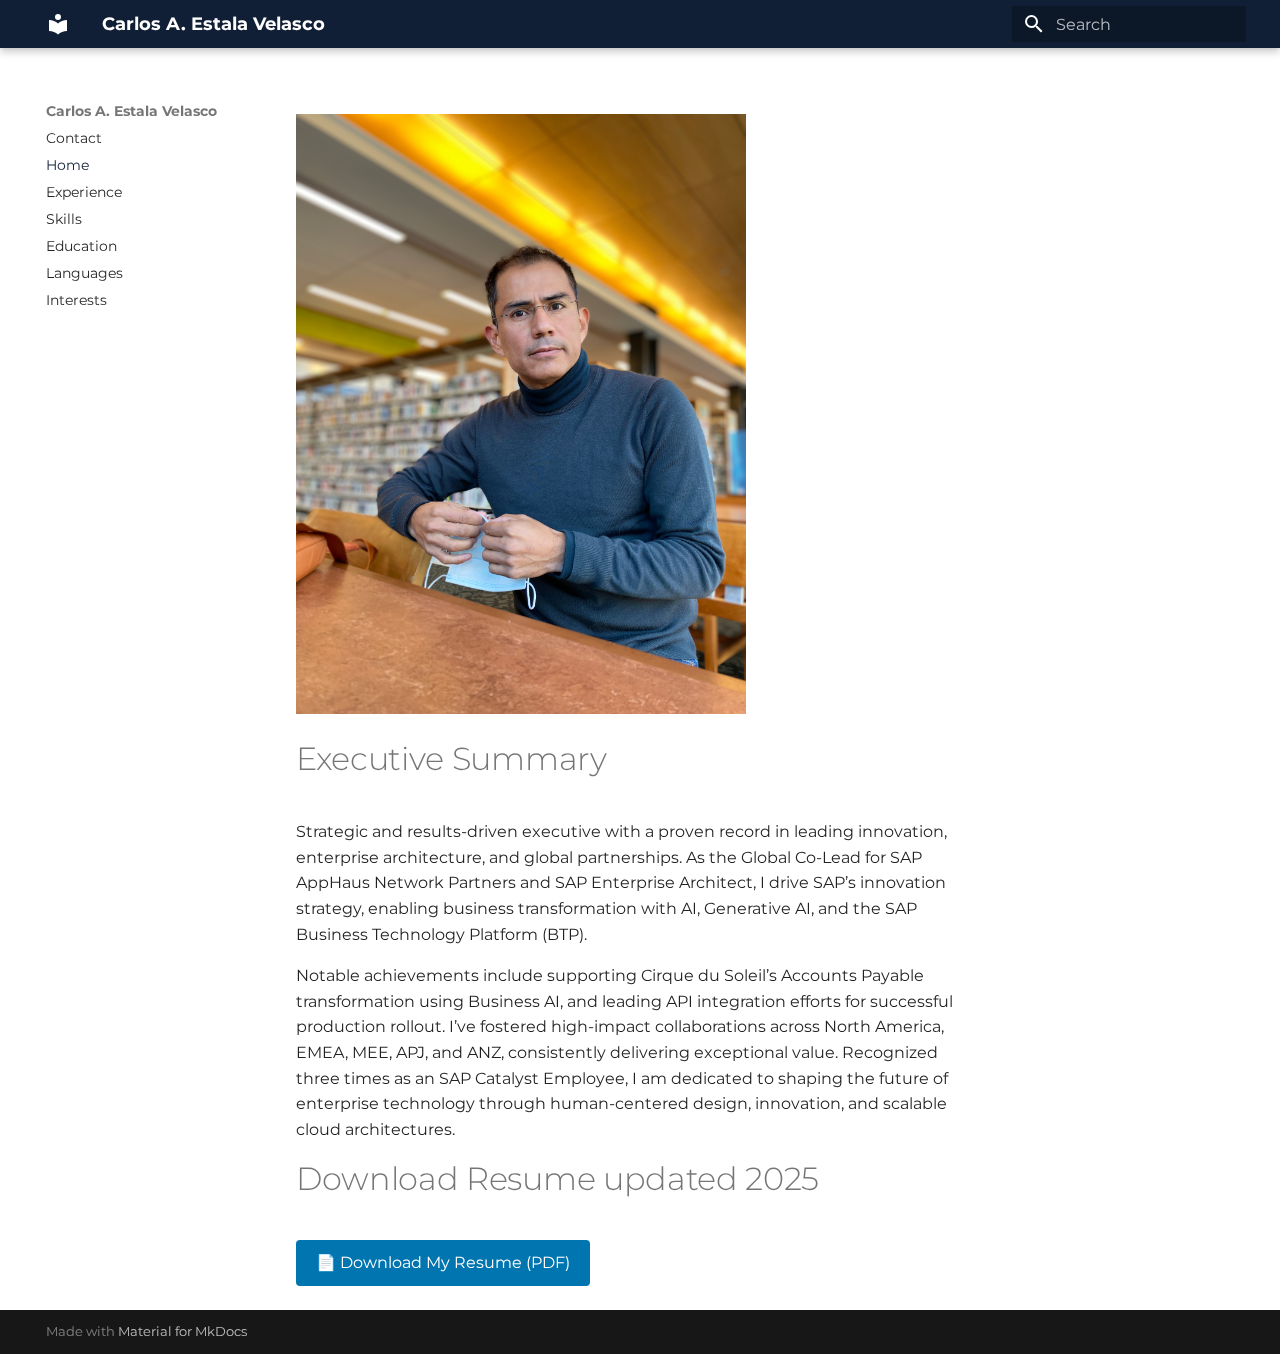
==== index.html @ 86848f8e "Deployed 3b2ca9f with MkDocs version: 1.4.2" ====
<!doctype html>
<html lang="en" class="no-js">
  <head>
    
      <meta charset="utf-8">
      <meta name="viewport" content="width=device-width,initial-scale=1">
      
      
      
      
        <link rel="prev" href="contact/">
      
      
        <link rel="next" href="experience/">
      
      <link rel="icon" href="images/favicon.ico">
      <meta name="generator" content="mkdocs-1.4.2, mkdocs-material-9.0.12">
    
    
      
        <title>Carlos A. Estala Velasco</title>
      
    
    
      <link rel="stylesheet" href="assets/stylesheets/main.0d440cfe.min.css">
      
        
        <link rel="stylesheet" href="assets/stylesheets/palette.2505c338.min.css">
      
      

    
    
    
      
        
        
        <link rel="preconnect" href="https://fonts.gstatic.com" crossorigin>
        <link rel="stylesheet" href="https://fonts.googleapis.com/css?family=Montserrat:300,300i,400,400i,700,700i%7CRoboto+Mono:400,400i,700,700i&display=fallback">
        <style>:root{--md-text-font:"Montserrat";--md-code-font:"Roboto Mono"}</style>
      
    
    
      <link rel="stylesheet" href="styles/custom.css">
    
    <script>__md_scope=new URL(".",location),__md_hash=e=>[...e].reduce((e,_)=>(e<<5)-e+_.charCodeAt(0),0),__md_get=(e,_=localStorage,t=__md_scope)=>JSON.parse(_.getItem(t.pathname+"."+e)),__md_set=(e,_,t=localStorage,a=__md_scope)=>{try{t.setItem(a.pathname+"."+e,JSON.stringify(_))}catch(e){}}</script>
    
      
  


  
  


  
    <script>"undefined"!=typeof __md_analytics&&__md_analytics()</script>
  

    
    
    
  </head>
  
  
    
    
    
    
    
    <body dir="ltr" data-md-color-scheme="default" data-md-color-primary="custom" data-md-color-accent="cyan">
  
    
    
    <input class="md-toggle" data-md-toggle="drawer" type="checkbox" id="__drawer" autocomplete="off">
    <input class="md-toggle" data-md-toggle="search" type="checkbox" id="__search" autocomplete="off">
    <label class="md-overlay" for="__drawer"></label>
    <div data-md-component="skip">
      
        
        <a href="#executive-summary" class="md-skip">
          Skip to content
        </a>
      
    </div>
    <div data-md-component="announce">
      
    </div>
    
    
      

<header class="md-header" data-md-component="header">
  <nav class="md-header__inner md-grid" aria-label="Header">
    <a href="." title="Carlos A. Estala Velasco" class="md-header__button md-logo" aria-label="Carlos A. Estala Velasco" data-md-component="logo">
      
  
  <svg xmlns="http://www.w3.org/2000/svg" viewBox="0 0 24 24"><path d="M12 8a3 3 0 0 0 3-3 3 3 0 0 0-3-3 3 3 0 0 0-3 3 3 3 0 0 0 3 3m0 3.54C9.64 9.35 6.5 8 3 8v11c3.5 0 6.64 1.35 9 3.54 2.36-2.19 5.5-3.54 9-3.54V8c-3.5 0-6.64 1.35-9 3.54Z"/></svg>

    </a>
    <label class="md-header__button md-icon" for="__drawer">
      <svg xmlns="http://www.w3.org/2000/svg" viewBox="0 0 24 24"><path d="M3 6h18v2H3V6m0 5h18v2H3v-2m0 5h18v2H3v-2Z"/></svg>
    </label>
    <div class="md-header__title" data-md-component="header-title">
      <div class="md-header__ellipsis">
        <div class="md-header__topic">
          <span class="md-ellipsis">
            Carlos A. Estala Velasco
          </span>
        </div>
        <div class="md-header__topic" data-md-component="header-topic">
          <span class="md-ellipsis">
            
              Home
            
          </span>
        </div>
      </div>
    </div>
    
    
    
      <label class="md-header__button md-icon" for="__search">
        <svg xmlns="http://www.w3.org/2000/svg" viewBox="0 0 24 24"><path d="M9.5 3A6.5 6.5 0 0 1 16 9.5c0 1.61-.59 3.09-1.56 4.23l.27.27h.79l5 5-1.5 1.5-5-5v-.79l-.27-.27A6.516 6.516 0 0 1 9.5 16 6.5 6.5 0 0 1 3 9.5 6.5 6.5 0 0 1 9.5 3m0 2C7 5 5 7 5 9.5S7 14 9.5 14 14 12 14 9.5 12 5 9.5 5Z"/></svg>
      </label>
      <div class="md-search" data-md-component="search" role="dialog">
  <label class="md-search__overlay" for="__search"></label>
  <div class="md-search__inner" role="search">
    <form class="md-search__form" name="search">
      <input type="text" class="md-search__input" name="query" aria-label="Search" placeholder="Search" autocapitalize="off" autocorrect="off" autocomplete="off" spellcheck="false" data-md-component="search-query" required>
      <label class="md-search__icon md-icon" for="__search">
        <svg xmlns="http://www.w3.org/2000/svg" viewBox="0 0 24 24"><path d="M9.5 3A6.5 6.5 0 0 1 16 9.5c0 1.61-.59 3.09-1.56 4.23l.27.27h.79l5 5-1.5 1.5-5-5v-.79l-.27-.27A6.516 6.516 0 0 1 9.5 16 6.5 6.5 0 0 1 3 9.5 6.5 6.5 0 0 1 9.5 3m0 2C7 5 5 7 5 9.5S7 14 9.5 14 14 12 14 9.5 12 5 9.5 5Z"/></svg>
        <svg xmlns="http://www.w3.org/2000/svg" viewBox="0 0 24 24"><path d="M20 11v2H8l5.5 5.5-1.42 1.42L4.16 12l7.92-7.92L13.5 5.5 8 11h12Z"/></svg>
      </label>
      <nav class="md-search__options" aria-label="Search">
        
        <button type="reset" class="md-search__icon md-icon" title="Clear" aria-label="Clear" tabindex="-1">
          <svg xmlns="http://www.w3.org/2000/svg" viewBox="0 0 24 24"><path d="M19 6.41 17.59 5 12 10.59 6.41 5 5 6.41 10.59 12 5 17.59 6.41 19 12 13.41 17.59 19 19 17.59 13.41 12 19 6.41Z"/></svg>
        </button>
      </nav>
      
    </form>
    <div class="md-search__output">
      <div class="md-search__scrollwrap" data-md-scrollfix>
        <div class="md-search-result" data-md-component="search-result">
          <div class="md-search-result__meta">
            Initializing search
          </div>
          <ol class="md-search-result__list" role="presentation"></ol>
        </div>
      </div>
    </div>
  </div>
</div>
    
    
  </nav>
  
</header>
    
    <div class="md-container" data-md-component="container">
      
      
        
          
        
      
      <main class="md-main" data-md-component="main">
        <div class="md-main__inner md-grid">
          
            
              
              <div class="md-sidebar md-sidebar--primary" data-md-component="sidebar" data-md-type="navigation" >
                <div class="md-sidebar__scrollwrap">
                  <div class="md-sidebar__inner">
                    


<nav class="md-nav md-nav--primary" aria-label="Navigation" data-md-level="0">
  <label class="md-nav__title" for="__drawer">
    <a href="." title="Carlos A. Estala Velasco" class="md-nav__button md-logo" aria-label="Carlos A. Estala Velasco" data-md-component="logo">
      
  
  <svg xmlns="http://www.w3.org/2000/svg" viewBox="0 0 24 24"><path d="M12 8a3 3 0 0 0 3-3 3 3 0 0 0-3-3 3 3 0 0 0-3 3 3 3 0 0 0 3 3m0 3.54C9.64 9.35 6.5 8 3 8v11c3.5 0 6.64 1.35 9 3.54 2.36-2.19 5.5-3.54 9-3.54V8c-3.5 0-6.64 1.35-9 3.54Z"/></svg>

    </a>
    Carlos A. Estala Velasco
  </label>
  
  <ul class="md-nav__list" data-md-scrollfix>
    
      
      
      

  
  
  
    <li class="md-nav__item">
      <a href="contact/" class="md-nav__link">
        Contact
      </a>
    </li>
  

    
      
      
      

  
  
    
  
  
    <li class="md-nav__item md-nav__item--active">
      
      <input class="md-nav__toggle md-toggle" type="checkbox" id="__toc">
      
      
        
      
      
      <a href="." class="md-nav__link md-nav__link--active">
        Home
      </a>
      
    </li>
  

    
      
      
      

  
  
  
    <li class="md-nav__item">
      <a href="experience/" class="md-nav__link">
        Experience
      </a>
    </li>
  

    
      
      
      

  
  
  
    <li class="md-nav__item">
      <a href="skills/" class="md-nav__link">
        Skills
      </a>
    </li>
  

    
      
      
      

  
  
  
    <li class="md-nav__item">
      <a href="education/" class="md-nav__link">
        Education
      </a>
    </li>
  

    
      
      
      

  
  
  
    <li class="md-nav__item">
      <a href="languages/" class="md-nav__link">
        Languages
      </a>
    </li>
  

    
      
      
      

  
  
  
    <li class="md-nav__item">
      <a href="interests/" class="md-nav__link">
        Interests
      </a>
    </li>
  

    
  </ul>
</nav>
                  </div>
                </div>
              </div>
            
            
              
              <div class="md-sidebar md-sidebar--secondary" data-md-component="sidebar" data-md-type="toc" >
                <div class="md-sidebar__scrollwrap">
                  <div class="md-sidebar__inner">
                    

<nav class="md-nav md-nav--secondary" aria-label="Table of contents">
  
  
  
    
  
  
</nav>
                  </div>
                </div>
              </div>
            
          
          
            <div class="md-content" data-md-component="content">
              <article class="md-content__inner md-typeset">
                
                  



<p><img src="images/headshot.jpg" alt="Carlos A. Estala Velasco" style="height: 600px;"></p>
<h1 id="executive-summary">Executive Summary</h1>
<p>Strategic and results-driven executive with a proven record in leading innovation, enterprise architecture, and global partnerships. As the Global Co-Lead for SAP AppHaus Network Partners and SAP Enterprise Architect, I drive SAP’s innovation strategy, enabling business transformation with AI, Generative AI, and the SAP Business Technology Platform (BTP).</p>
<p>Notable achievements include supporting Cirque du Soleil’s Accounts Payable transformation using Business AI, and leading API integration efforts for successful production rollout. I’ve fostered high-impact collaborations across North America, EMEA, MEE, APJ, and ANZ, consistently delivering exceptional value. Recognized three times as an SAP Catalyst Employee, I am dedicated to shaping the future of enterprise technology through human-centered design, innovation, and scalable cloud architectures.</p>
<h1 id="download-resume-updated-2025">Download Resume updated 2025</h1>
<p><a href="Resume - Carlos A. Estala Velasco - March 10 2025.pdf" download style="display: inline-block; padding: 0.5rem 1rem; background: #0075B0; color: white; border-radius: 4px; text-decoration: none;">
📄 Download My Resume (PDF)
</a></p>
<!-- Google tag (gtag.js) -->
<script async src="https://www.googletagmanager.com/gtag/js?id=G-XTPFJ90SCT"></script>
<script>
  window.dataLayer = window.dataLayer || [];
  function gtag(){dataLayer.push(arguments);}
  gtag('js', new Date());

  gtag('config', 'G-XTPFJ90SCT');
</script>


  




                
              </article>
            </div>
          
          
        </div>
        
      </main>
      
        <footer class="md-footer">
  
  <div class="md-footer-meta md-typeset">
    <div class="md-footer-meta__inner md-grid">
      <div class="md-copyright">
  
  
    Made with
    <a href="https://squidfunk.github.io/mkdocs-material/" target="_blank" rel="noopener">
      Material for MkDocs
    </a>
  
</div>
      
    </div>
  </div>
</footer>
      
    </div>
    <div class="md-dialog" data-md-component="dialog">
      <div class="md-dialog__inner md-typeset"></div>
    </div>
    
    <script id="__config" type="application/json">{"base": ".", "features": [], "search": "assets/javascripts/workers/search.db81ec45.min.js", "translations": {"clipboard.copied": "Copied to clipboard", "clipboard.copy": "Copy to clipboard", "search.result.more.one": "1 more on this page", "search.result.more.other": "# more on this page", "search.result.none": "No matching documents", "search.result.one": "1 matching document", "search.result.other": "# matching documents", "search.result.placeholder": "Type to start searching", "search.result.term.missing": "Missing", "select.version": "Select version"}}</script>
    
    
      <script src="assets/javascripts/bundle.4b2c34cd.min.js"></script>
      
        <script src="https://www.googletagmanager.com/gtag/js?id=G-XTPFJ90SCT"></script>
      
    
  </body>
</html>
---- assets/stylesheets/main.0d440cfe.min.css ----
@charset "UTF-8";html{-webkit-text-size-adjust:none;-moz-text-size-adjust:none;text-size-adjust:none;box-sizing:border-box}*,:after,:before{box-sizing:inherit}@media (prefers-reduced-motion){*,:after,:before{transition:none!important}}body{margin:0}a,button,input,label{-webkit-tap-highlight-color:transparent}a{color:inherit;text-decoration:none}hr{border:0;box-sizing:initial;display:block;height:.05rem;overflow:visible;padding:0}small{font-size:80%}sub,sup{line-height:1em}img{border-style:none}table{border-collapse:initial;border-spacing:0}td,th{font-weight:400;vertical-align:top}button{background:#0000;border:0;font-family:inherit;font-size:inherit;margin:0;padding:0}input{border:0;outline:none}:root{--md-primary-fg-color:#4051b5;--md-primary-fg-color--light:#5d6cc0;--md-primary-fg-color--dark:#303fa1;--md-primary-bg-color:#fff;--md-primary-bg-color--light:#ffffffb3;--md-accent-fg-color:#526cfe;--md-accent-fg-color--transparent:#526cfe1a;--md-accent-bg-color:#fff;--md-accent-bg-color--light:#ffffffb3}:root,[data-md-color-scheme=default]{--md-default-fg-color:#000000de;--md-default-fg-color--light:#0000008a;--md-default-fg-color--lighter:#00000052;--md-default-fg-color--lightest:#00000012;--md-default-bg-color:#fff;--md-default-bg-color--light:#ffffffb3;--md-default-bg-color--lighter:#ffffff4d;--md-default-bg-color--lightest:#ffffff1f;--md-code-fg-color:#36464e;--md-code-bg-color:#f5f5f5;--md-code-hl-color:#ffff0080;--md-code-hl-number-color:#d52a2a;--md-code-hl-special-color:#db1457;--md-code-hl-function-color:#a846b9;--md-code-hl-constant-color:#6e59d9;--md-code-hl-keyword-color:#3f6ec6;--md-code-hl-string-color:#1c7d4d;--md-code-hl-name-color:var(--md-code-fg-color);--md-code-hl-operator-color:var(--md-default-fg-color--light);--md-code-hl-punctuation-color:var(--md-default-fg-color--light);--md-code-hl-comment-color:var(--md-default-fg-color--light);--md-code-hl-generic-color:var(--md-default-fg-color--light);--md-code-hl-variable-color:var(--md-default-fg-color--light);--md-typeset-color:var(--md-default-fg-color);--md-typeset-a-color:var(--md-primary-fg-color);--md-typeset-mark-color:#ffff0080;--md-typeset-del-color:#f5503d26;--md-typeset-ins-color:#0bd57026;--md-typeset-kbd-color:#fafafa;--md-typeset-kbd-accent-color:#fff;--md-typeset-kbd-border-color:#b8b8b8;--md-typeset-table-color:#0000001f;--md-admonition-fg-color:var(--md-default-fg-color);--md-admonition-bg-color:var(--md-default-bg-color);--md-footer-fg-color:#fff;--md-footer-fg-color--light:#ffffffb3;--md-footer-fg-color--lighter:#ffffff73;--md-footer-bg-color:#000000de;--md-footer-bg-color--dark:#00000052;--md-shadow-z1:0 0.2rem 0.5rem #0000000d,0 0 0.05rem #0000001a;--md-shadow-z2:0 0.2rem 0.5rem #0000001a,0 0 0.05rem #00000040;--md-shadow-z3:0 0.2rem 0.5rem #0003,0 0 0.05rem #00000059}.md-icon svg{fill:currentcolor;display:block;height:1.2rem;width:1.2rem}body{-webkit-font-smoothing:antialiased;-moz-osx-font-smoothing:grayscale;--md-text-font-family:var(--md-text-font,_),-apple-system,BlinkMacSystemFont,Helvetica,Arial,sans-serif;--md-code-font-family:var(--md-code-font,_),SFMono-Regular,Consolas,Menlo,monospace}aside,body,input{font-feature-settings:"kern","liga";color:var(--md-typeset-color);font-family:var(--md-text-font-family)}code,kbd,pre{font-feature-settings:"kern";font-family:var(--md-code-font-family)}:root{--md-typeset-table-sort-icon:url('data:image/svg+xml;charset=utf-8,<svg xmlns="http://www.w3.org/2000/svg" viewBox="0 0 24 24"><path d="m18 21-4-4h3V7h-3l4-4 4 4h-3v10h3M2 19v-2h10v2M2 13v-2h7v2M2 7V5h4v2H2Z"/></svg>');--md-typeset-table-sort-icon--asc:url('data:image/svg+xml;charset=utf-8,<svg xmlns="http://www.w3.org/2000/svg" viewBox="0 0 24 24"><path d="M19 17h3l-4 4-4-4h3V3h2M2 17h10v2H2M6 5v2H2V5m0 6h7v2H2v-2Z"/></svg>');--md-typeset-table-sort-icon--desc:url('data:image/svg+xml;charset=utf-8,<svg xmlns="http://www.w3.org/2000/svg" viewBox="0 0 24 24"><path d="M19 7h3l-4-4-4 4h3v14h2M2 17h10v2H2M6 5v2H2V5m0 6h7v2H2v-2Z"/></svg>')}.md-typeset{-webkit-print-color-adjust:exact;color-adjust:exact;font-size:.8rem;line-height:1.6}@media print{.md-typeset{font-size:.68rem}}.md-typeset blockquote,.md-typeset dl,.md-typeset figure,.md-typeset ol,.md-typeset pre,.md-typeset ul{margin-bottom:1em;margin-top:1em}.md-typeset h1{color:var(--md-default-fg-color--light);font-size:2em;line-height:1.3;margin:0 0 1.25em}.md-typeset h1,.md-typeset h2{font-weight:300;letter-spacing:-.01em}.md-typeset h2{font-size:1.5625em;line-height:1.4;margin:1.6em 0 .64em}.md-typeset h3{font-size:1.25em;font-weight:400;letter-spacing:-.01em;line-height:1.5;margin:1.6em 0 .8em}.md-typeset h2+h3{margin-top:.8em}.md-typeset h4{font-weight:700;letter-spacing:-.01em;margin:1em 0}.md-typeset h5,.md-typeset h6{color:var(--md-default-fg-color--light);font-size:.8em;font-weight:700;letter-spacing:-.01em;margin:1.25em 0}.md-typeset h5{text-transform:uppercase}.md-typeset hr{border-bottom:.05rem solid var(--md-default-fg-color--lightest);display:flow-root;margin:1.5em 0}.md-typeset a{color:var(--md-typeset-a-color);word-break:break-word}.md-typeset a,.md-typeset a:before{transition:color 125ms}.md-typeset a:focus,.md-typeset a:hover{color:var(--md-accent-fg-color)}.md-typeset a:focus code,.md-typeset a:hover code{background-color:var(--md-accent-fg-color--transparent)}.md-typeset a code{color:currentcolor;transition:background-color 125ms}.md-typeset a.focus-visible{outline-color:var(--md-accent-fg-color);outline-offset:.2rem}.md-typeset code,.md-typeset kbd,.md-typeset pre{color:var(--md-code-fg-color);direction:ltr;font-variant-ligatures:none}@media print{.md-typeset code,.md-typeset kbd,.md-typeset pre{white-space:pre-wrap}}.md-typeset code{background-color:var(--md-code-bg-color);border-radius:.1rem;-webkit-box-decoration-break:clone;box-decoration-break:clone;font-size:.85em;padding:0 .2941176471em;word-break:break-word}.md-typeset code:not(.focus-visible){-webkit-tap-highlight-color:transparent;outline:none}.md-typeset pre{display:flow-root;line-height:1.4;position:relative}.md-typeset pre>code{-webkit-box-decoration-break:slice;box-decoration-break:slice;box-shadow:none;display:block;margin:0;outline-color:var(--md-accent-fg-color);overflow:auto;padding:.7720588235em 1.1764705882em;scrollbar-color:var(--md-default-fg-color--lighter) #0000;scrollbar-width:thin;touch-action:auto;word-break:normal}.md-typeset pre>code:hover{scrollbar-color:var(--md-accent-fg-color) #0000}.md-typeset pre>code::-webkit-scrollbar{height:.2rem;width:.2rem}.md-typeset pre>code::-webkit-scrollbar-thumb{background-color:var(--md-default-fg-color--lighter)}.md-typeset pre>code::-webkit-scrollbar-thumb:hover{background-color:var(--md-accent-fg-color)}.md-typeset kbd{background-color:var(--md-typeset-kbd-color);border-radius:.1rem;box-shadow:0 .1rem 0 .05rem var(--md-typeset-kbd-border-color),0 .1rem 0 var(--md-typeset-kbd-border-color),0 -.1rem .2rem var(--md-typeset-kbd-accent-color) inset;color:var(--md-default-fg-color);display:inline-block;font-size:.75em;padding:0 .6666666667em;vertical-align:text-top;word-break:break-word}.md-typeset mark{background-color:var(--md-typeset-mark-color);-webkit-box-decoration-break:clone;box-decoration-break:clone;color:inherit;word-break:break-word}.md-typeset abbr{border-bottom:.05rem dotted var(--md-default-fg-color--light);cursor:help;text-decoration:none}@media (hover:none){.md-typeset abbr[title]:focus:after,.md-typeset abbr[title]:hover:after{background-color:var(--md-default-fg-color);border-radius:.1rem;box-shadow:var(--md-shadow-z3);color:var(--md-default-bg-color);content:attr(title);font-size:.7rem;left:.8rem;margin-top:2em;padding:.2rem .3rem;position:absolute;right:.8rem}}.md-typeset small{opacity:.75}[dir=ltr] .md-typeset sub,[dir=ltr] .md-typeset sup{margin-left:.078125em}[dir=rtl] .md-typeset sub,[dir=rtl] .md-typeset sup{margin-right:.078125em}[dir=ltr] .md-typeset blockquote{padding-left:.6rem}[dir=rtl] .md-typeset blockquote{padding-right:.6rem}[dir=ltr] .md-typeset blockquote{border-left:.2rem solid var(--md-default-fg-color--lighter)}[dir=rtl] .md-typeset blockquote{border-right:.2rem solid var(--md-default-fg-color--lighter)}.md-typeset blockquote{color:var(--md-default-fg-color--light);margin-left:0;margin-right:0}.md-typeset ul{list-style-type:disc}[dir=ltr] .md-typeset ol,[dir=ltr] .md-typeset ul{margin-left:.625em}[dir=rtl] .md-typeset ol,[dir=rtl] .md-typeset ul{margin-right:.625em}.md-typeset ol,.md-typeset ul{padding:0}.md-typeset ol:not([hidden]),.md-typeset ul:not([hidden]){display:flow-root}.md-typeset ol ol,.md-typeset ul ol{list-style-type:lower-alpha}.md-typeset ol ol ol,.md-typeset ul ol ol{list-style-type:lower-roman}[dir=ltr] .md-typeset ol li,[dir=ltr] .md-typeset ul li{margin-left:1.25em}[dir=rtl] .md-typeset ol li,[dir=rtl] .md-typeset ul li{margin-right:1.25em}.md-typeset ol li,.md-typeset ul li{margin-bottom:.5em}.md-typeset ol li blockquote,.md-typeset ol li p,.md-typeset ul li blockquote,.md-typeset ul li p{margin:.5em 0}.md-typeset ol li:last-child,.md-typeset ul li:last-child{margin-bottom:0}[dir=ltr] .md-typeset ol li ol,[dir=ltr] .md-typeset ol li ul,[dir=ltr] .md-typeset ul li ol,[dir=ltr] .md-typeset ul li ul{margin-left:.625em}[dir=rtl] .md-typeset ol li ol,[dir=rtl] .md-typeset ol li ul,[dir=rtl] .md-typeset ul li ol,[dir=rtl] .md-typeset ul li ul{margin-right:.625em}.md-typeset ol li ol,.md-typeset ol li ul,.md-typeset ul li ol,.md-typeset ul li ul{margin-bottom:.5em;margin-top:.5em}[dir=ltr] .md-typeset dd{margin-left:1.875em}[dir=rtl] .md-typeset dd{margin-right:1.875em}.md-typeset dd{margin-bottom:1.5em;margin-top:1em}.md-typeset img,.md-typeset svg,.md-typeset video{height:auto;max-width:100%}.md-typeset img[align=left]{margin:1em 1em 1em 0}.md-typeset img[align=right]{margin:1em 0 1em 1em}.md-typeset img[align]:only-child{margin-top:0}.md-typeset img[src$="#gh-dark-mode-only"],.md-typeset img[src$="#only-dark"]{display:none}.md-typeset figure{display:flow-root;margin:1em auto;max-width:100%;text-align:center;width:-webkit-fit-content;width:-moz-fit-content;width:fit-content}.md-typeset figure img{display:block}.md-typeset figcaption{font-style:italic;margin:1em auto;max-width:24rem}.md-typeset iframe{max-width:100%}.md-typeset table:not([class]){background-color:var(--md-default-bg-color);border:.05rem solid var(--md-typeset-table-color);border-radius:.1rem;display:inline-block;font-size:.64rem;max-width:100%;overflow:auto;touch-action:auto}@media print{.md-typeset table:not([class]){display:table}}.md-typeset table:not([class])+*{margin-top:1.5em}.md-typeset table:not([class]) td>:first-child,.md-typeset table:not([class]) th>:first-child{margin-top:0}.md-typeset table:not([class]) td>:last-child,.md-typeset table:not([class]) th>:last-child{margin-bottom:0}.md-typeset table:not([class]) td:not([align]),.md-typeset table:not([class]) th:not([align]){text-align:left}[dir=rtl] .md-typeset table:not([class]) td:not([align]),[dir=rtl] .md-typeset table:not([class]) th:not([align]){text-align:right}.md-typeset table:not([class]) th{font-weight:700;min-width:5rem;padding:.9375em 1.25em;vertical-align:top}.md-typeset table:not([class]) td{border-top:.05rem solid var(--md-typeset-table-color);padding:.9375em 1.25em;vertical-align:top}.md-typeset table:not([class]) tbody tr{transition:background-color 125ms}.md-typeset table:not([class]) tbody tr:hover{background-color:rgba(0,0,0,.035);box-shadow:0 .05rem 0 var(--md-default-bg-color) inset}.md-typeset table:not([class]) a{word-break:normal}.md-typeset table th[role=columnheader]{cursor:pointer}[dir=ltr] .md-typeset table th[role=columnheader]:after{margin-left:.5em}[dir=rtl] .md-typeset table th[role=columnheader]:after{margin-right:.5em}.md-typeset table th[role=columnheader]:after{content:"";display:inline-block;height:1.2em;-webkit-mask-image:var(--md-typeset-table-sort-icon);mask-image:var(--md-typeset-table-sort-icon);-webkit-mask-repeat:no-repeat;mask-repeat:no-repeat;-webkit-mask-size:contain;mask-size:contain;transition:background-color 125ms;vertical-align:text-bottom;width:1.2em}.md-typeset table th[role=columnheader]:hover:after{background-color:var(--md-default-fg-color--lighter)}.md-typeset table th[role=columnheader][aria-sort=ascending]:after{background-color:var(--md-default-fg-color--light);-webkit-mask-image:var(--md-typeset-table-sort-icon--asc);mask-image:var(--md-typeset-table-sort-icon--asc)}.md-typeset table th[role=columnheader][aria-sort=descending]:after{background-color:var(--md-default-fg-color--light);-webkit-mask-image:var(--md-typeset-table-sort-icon--desc);mask-image:var(--md-typeset-table-sort-icon--desc)}.md-typeset__scrollwrap{margin:1em -.8rem;overflow-x:auto;touch-action:auto}.md-typeset__table{display:inline-block;margin-bottom:.5em;padding:0 .8rem}@media print{.md-typeset__table{display:block}}html .md-typeset__table table{display:table;margin:0;overflow:hidden;width:100%}@media screen and (max-width:44.9375em){.md-content__inner>pre{margin:1em -.8rem}.md-content__inner>pre code{border-radius:0}}.md-banner{background-color:var(--md-footer-bg-color);color:var(--md-footer-fg-color);overflow:auto}@media print{.md-banner{display:none}}.md-banner--warning{background:var(--md-typeset-mark-color);color:var(--md-default-fg-color)}.md-banner__inner{font-size:.7rem;margin:.6rem auto;padding:0 .8rem}[dir=ltr] .md-banner__button{float:right}[dir=rtl] .md-banner__button{float:left}.md-banner__button{color:inherit;cursor:pointer;transition:opacity .25s}.md-banner__button:hover{opacity:.7}html{font-size:125%;height:100%;overflow-x:hidden}@media screen and (min-width:100em){html{font-size:137.5%}}@media screen and (min-width:125em){html{font-size:150%}}body{background-color:var(--md-default-bg-color);display:flex;flex-direction:column;font-size:.5rem;min-height:100%;position:relative;width:100%}@media print{body{display:block}}@media screen and (max-width:59.9375em){body[data-md-scrolllock]{position:fixed}}.md-grid{margin-left:auto;margin-right:auto;max-width:61rem}.md-container{display:flex;flex-direction:column;flex-grow:1}@media print{.md-container{display:block}}.md-main{flex-grow:1}.md-main__inner{display:flex;height:100%;margin-top:1.5rem}.md-ellipsis{overflow:hidden;text-overflow:ellipsis;white-space:nowrap}.md-toggle{display:none}.md-option{height:0;opacity:0;position:absolute;width:0}.md-option:checked+label:not([hidden]){display:block}.md-option.focus-visible+label{outline-color:var(--md-accent-fg-color);outline-style:auto}.md-skip{background-color:var(--md-default-fg-color);border-radius:.1rem;color:var(--md-default-bg-color);font-size:.64rem;margin:.5rem;opacity:0;outline-color:var(--md-accent-fg-color);padding:.3rem .5rem;position:fixed;transform:translateY(.4rem);z-index:-1}.md-skip:focus{opacity:1;transform:translateY(0);transition:transform .25s cubic-bezier(.4,0,.2,1),opacity 175ms 75ms;z-index:10}@page{margin:25mm}:root{--md-clipboard-icon:url('data:image/svg+xml;charset=utf-8,<svg xmlns="http://www.w3.org/2000/svg" viewBox="0 0 24 24"><path d="M19 21H8V7h11m0-2H8a2 2 0 0 0-2 2v14a2 2 0 0 0 2 2h11a2 2 0 0 0 2-2V7a2 2 0 0 0-2-2m-3-4H4a2 2 0 0 0-2 2v14h2V3h12V1Z"/></svg>')}.md-clipboard{border-radius:.1rem;color:var(--md-default-fg-color--lightest);cursor:pointer;height:1.5em;outline-color:var(--md-accent-fg-color);outline-offset:.1rem;position:absolute;right:.5em;top:.5em;transition:color .25s;width:1.5em;z-index:1}@media print{.md-clipboard{display:none}}.md-clipboard:not(.focus-visible){-webkit-tap-highlight-color:transparent;outline:none}:hover>.md-clipboard{color:var(--md-default-fg-color--light)}.md-clipboard:focus,.md-clipboard:hover{color:var(--md-accent-fg-color)}.md-clipboard:after{background-color:currentcolor;content:"";display:block;height:1.125em;margin:0 auto;-webkit-mask-image:var(--md-clipboard-icon);mask-image:var(--md-clipboard-icon);-webkit-mask-position:center;mask-position:center;-webkit-mask-repeat:no-repeat;mask-repeat:no-repeat;-webkit-mask-size:contain;mask-size:contain;width:1.125em}.md-clipboard--inline{cursor:pointer}.md-clipboard--inline code{transition:color .25s,background-color .25s}.md-clipboard--inline:focus code,.md-clipboard--inline:hover code{background-color:var(--md-accent-fg-color--transparent);color:var(--md-accent-fg-color)}@keyframes consent{0%{opacity:0;transform:translateY(100%)}to{opacity:1;transform:translateY(0)}}@keyframes overlay{0%{opacity:0}to{opacity:1}}.md-consent__overlay{animation:overlay .25s both;-webkit-backdrop-filter:blur(.1rem);backdrop-filter:blur(.1rem);background-color:#0000008a;height:100%;opacity:1;position:fixed;top:0;width:100%;z-index:5}.md-consent__inner{animation:consent .5s cubic-bezier(.1,.7,.1,1) both;background-color:var(--md-default-bg-color);border:0;border-radius:.1rem;bottom:0;box-shadow:0 0 .2rem #0000001a,0 .2rem .4rem #0003;max-height:100%;overflow:auto;padding:0;position:fixed;width:100%;z-index:5}.md-consent__form{padding:.8rem}.md-consent__settings{display:none;margin:1em 0}input:checked+.md-consent__settings{display:block}.md-consent__controls{margin-bottom:.8rem}.md-typeset .md-consent__controls .md-button{display:inline}@media screen and (max-width:44.9375em){.md-typeset .md-consent__controls .md-button{display:block;margin-top:.4rem;text-align:center;width:100%}}.md-consent label{cursor:pointer}.md-content{flex-grow:1;min-width:0}.md-content__inner{margin:0 .8rem 1.2rem;padding-top:.6rem}@media screen and (min-width:76.25em){[dir=ltr] .md-sidebar--primary:not([hidden])~.md-content>.md-content__inner{margin-left:1.2rem}[dir=ltr] .md-sidebar--secondary:not([hidden])~.md-content>.md-content__inner,[dir=rtl] .md-sidebar--primary:not([hidden])~.md-content>.md-content__inner{margin-right:1.2rem}[dir=rtl] .md-sidebar--secondary:not([hidden])~.md-content>.md-content__inner{margin-left:1.2rem}}.md-content__inner:before{content:"";display:block;height:.4rem}.md-content__inner>:last-child{margin-bottom:0}[dir=ltr] .md-content__button{float:right}[dir=rtl] .md-content__button{float:left}[dir=ltr] .md-content__button{margin-left:.4rem}[dir=rtl] .md-content__button{margin-right:.4rem}.md-content__button{margin:.4rem 0;padding:0}@media print{.md-content__button{display:none}}.md-typeset .md-content__button{color:var(--md-default-fg-color--lighter)}.md-content__button svg{display:inline;vertical-align:top}[dir=rtl] .md-content__button svg{transform:scaleX(-1)}[dir=ltr] .md-dialog{right:.8rem}[dir=rtl] .md-dialog{left:.8rem}.md-dialog{background-color:var(--md-default-fg-color);border-radius:.1rem;bottom:.8rem;box-shadow:var(--md-shadow-z3);min-width:11.1rem;opacity:0;padding:.4rem .6rem;pointer-events:none;position:fixed;transform:translateY(100%);transition:transform 0ms .4s,opacity .4s;z-index:4}@media print{.md-dialog{display:none}}.md-dialog--active{opacity:1;pointer-events:auto;transform:translateY(0);transition:transform .4s cubic-bezier(.075,.85,.175,1),opacity .4s}.md-dialog__inner{color:var(--md-default-bg-color);font-size:.7rem}.md-feedback{margin:2em 0 1em;text-align:center}.md-feedback fieldset{border:none;margin:0;padding:0}.md-feedback__title{font-weight:700;margin:1em auto}.md-feedback__inner{position:relative}.md-feedback__list{align-content:baseline;display:flex;flex-wrap:wrap;justify-content:center;position:relative}.md-feedback__list:hover .md-icon:not(:disabled){color:var(--md-default-fg-color--lighter)}:disabled .md-feedback__list{min-height:1.8rem}.md-feedback__icon{color:var(--md-default-fg-color--light);cursor:pointer;flex-shrink:0;margin:0 .1rem;transition:color 125ms}.md-feedback__icon:not(:disabled).md-icon:hover{color:var(--md-accent-fg-color)}.md-feedback__icon:disabled{color:var(--md-default-fg-color--lightest);pointer-events:none}.md-feedback__note{opacity:0;position:relative;transform:translateY(.4rem);transition:transform .4s cubic-bezier(.1,.7,.1,1),opacity .15s}.md-feedback__note>*{margin:0 auto;max-width:16rem}:disabled .md-feedback__note{opacity:1;transform:translateY(0)}.md-footer{background-color:var(--md-footer-bg-color);color:var(--md-footer-fg-color)}@media print{.md-footer{display:none}}.md-footer__inner{justify-content:space-between;overflow:auto;padding:.2rem}.md-footer__inner:not([hidden]){display:flex}.md-footer__link{display:flex;flex-grow:0.01;outline-color:var(--md-accent-fg-color);overflow:hidden;padding-bottom:.4rem;padding-top:1.4rem;transition:opacity .25s}.md-footer__link:focus,.md-footer__link:hover{opacity:.7}[dir=rtl] .md-footer__link svg{transform:scaleX(-1)}@media screen and (max-width:44.9375em){.md-footer__link--prev .md-footer__title{display:none}}[dir=ltr] .md-footer__link--next{margin-left:auto}[dir=rtl] .md-footer__link--next{margin-right:auto}.md-footer__link--next{text-align:right}[dir=rtl] .md-footer__link--next{text-align:left}.md-footer__title{flex-grow:1;font-size:.9rem;line-height:2.4rem;max-width:calc(100% - 2.4rem);padding:0 1rem;position:relative;white-space:nowrap}.md-footer__button{margin:.2rem;padding:.4rem}.md-footer__direction{font-size:.64rem;left:0;margin-top:-1rem;opacity:.7;padding:0 1rem;position:absolute;right:0}.md-footer-meta{background-color:var(--md-footer-bg-color--dark)}.md-footer-meta__inner{display:flex;flex-wrap:wrap;justify-content:space-between;padding:.2rem}html .md-footer-meta.md-typeset a{color:var(--md-footer-fg-color--light)}html .md-footer-meta.md-typeset a:focus,html .md-footer-meta.md-typeset a:hover{color:var(--md-footer-fg-color)}.md-copyright{color:var(--md-footer-fg-color--lighter);font-size:.64rem;margin:auto .6rem;padding:.4rem 0;width:100%}@media screen and (min-width:45em){.md-copyright{width:auto}}.md-copyright__highlight{color:var(--md-footer-fg-color--light)}.md-social{margin:0 .4rem;padding:.2rem 0 .6rem}@media screen and (min-width:45em){.md-social{padding:.6rem 0}}.md-social__link{display:inline-block;height:1.6rem;text-align:center;width:1.6rem}.md-social__link:before{line-height:1.9}.md-social__link svg{fill:currentcolor;max-height:.8rem;vertical-align:-25%}.md-typeset .md-button{border:.1rem solid;border-radius:.1rem;color:var(--md-primary-fg-color);cursor:pointer;display:inline-block;font-weight:700;padding:.625em 2em;transition:color 125ms,background-color 125ms,border-color 125ms}.md-typeset .md-button--primary{background-color:var(--md-primary-fg-color);border-color:var(--md-primary-fg-color);color:var(--md-primary-bg-color)}.md-typeset .md-button:focus,.md-typeset .md-button:hover{background-color:var(--md-accent-fg-color);border-color:var(--md-accent-fg-color);color:var(--md-accent-bg-color)}[dir=ltr] .md-typeset .md-input{border-top-left-radius:.1rem}[dir=ltr] .md-typeset .md-input,[dir=rtl] .md-typeset .md-input{border-top-right-radius:.1rem}[dir=rtl] .md-typeset .md-input{border-top-left-radius:.1rem}.md-typeset .md-input{border-bottom:.1rem solid var(--md-default-fg-color--lighter);box-shadow:var(--md-shadow-z1);font-size:.8rem;height:1.8rem;padding:0 .6rem;transition:border .25s,box-shadow .25s}.md-typeset .md-input:focus,.md-typeset .md-input:hover{border-bottom-color:var(--md-accent-fg-color);box-shadow:var(--md-shadow-z2)}.md-typeset .md-input--stretch{width:100%}.md-header{background-color:var(--md-primary-fg-color);box-shadow:0 0 .2rem #0000,0 .2rem .4rem #0000;color:var(--md-primary-bg-color);display:block;left:0;position:-webkit-sticky;position:sticky;right:0;top:0;z-index:4}@media print{.md-header{display:none}}.md-header[hidden]{transform:translateY(-100%);transition:transform .25s cubic-bezier(.8,0,.6,1),box-shadow .25s}.md-header--shadow{box-shadow:0 0 .2rem #0000001a,0 .2rem .4rem #0003;transition:transform .25s cubic-bezier(.1,.7,.1,1),box-shadow .25s}.md-header__inner{align-items:center;display:flex;padding:0 .2rem}.md-header__button{color:currentcolor;cursor:pointer;margin:.2rem;outline-color:var(--md-accent-fg-color);padding:.4rem;position:relative;transition:opacity .25s;vertical-align:middle;z-index:1}.md-header__button:hover{opacity:.7}.md-header__button:not([hidden]){display:inline-block}.md-header__button:not(.focus-visible){-webkit-tap-highlight-color:transparent;outline:none}.md-header__button.md-logo{margin:.2rem;padding:.4rem}@media screen and (max-width:76.1875em){.md-header__button.md-logo{display:none}}.md-header__button.md-logo img,.md-header__button.md-logo svg{fill:currentcolor;display:block;height:1.2rem;width:auto}@media screen and (min-width:60em){.md-header__button[for=__search]{display:none}}.no-js .md-header__button[for=__search]{display:none}[dir=rtl] .md-header__button[for=__search] svg{transform:scaleX(-1)}@media screen and (min-width:76.25em){.md-header__button[for=__drawer]{display:none}}.md-header__topic{display:flex;max-width:100%;position:absolute;transition:transform .4s cubic-bezier(.1,.7,.1,1),opacity .15s;white-space:nowrap}.md-header__topic+.md-header__topic{opacity:0;pointer-events:none;transform:translateX(1.25rem);transition:transform .4s cubic-bezier(1,.7,.1,.1),opacity .15s;z-index:-1}[dir=rtl] .md-header__topic+.md-header__topic{transform:translateX(-1.25rem)}.md-header__topic:first-child{font-weight:700}[dir=ltr] .md-header__title{margin-right:.4rem}[dir=rtl] .md-header__title{margin-left:.4rem}[dir=ltr] .md-header__title{margin-left:1rem}[dir=rtl] .md-header__title{margin-right:1rem}.md-header__title{flex-grow:1;font-size:.9rem;height:2.4rem;line-height:2.4rem}.md-header__title--active .md-header__topic{opacity:0;pointer-events:none;transform:translateX(-1.25rem);transition:transform .4s cubic-bezier(1,.7,.1,.1),opacity .15s;z-index:-1}[dir=rtl] .md-header__title--active .md-header__topic{transform:translateX(1.25rem)}.md-header__title--active .md-header__topic+.md-header__topic{opacity:1;pointer-events:auto;transform:translateX(0);transition:transform .4s cubic-bezier(.1,.7,.1,1),opacity .15s;z-index:0}.md-header__title>.md-header__ellipsis{height:100%;position:relative;width:100%}.md-header__option{display:flex;flex-shrink:0;max-width:100%;transition:max-width 0ms .25s,opacity .25s .25s;white-space:nowrap}[data-md-toggle=search]:checked~.md-header .md-header__option{max-width:0;opacity:0;transition:max-width 0ms,opacity 0ms}.md-header__source{display:none}@media screen and (min-width:60em){[dir=ltr] .md-header__source{margin-left:1rem}[dir=rtl] .md-header__source{margin-right:1rem}.md-header__source{display:block;max-width:11.7rem;width:11.7rem}}@media screen and (min-width:76.25em){[dir=ltr] .md-header__source{margin-left:1.4rem}[dir=rtl] .md-header__source{margin-right:1.4rem}}:root{--md-nav-icon--prev:url('data:image/svg+xml;charset=utf-8,<svg xmlns="http://www.w3.org/2000/svg" viewBox="0 0 24 24"><path d="M20 11v2H8l5.5 5.5-1.42 1.42L4.16 12l7.92-7.92L13.5 5.5 8 11h12Z"/></svg>');--md-nav-icon--next:url('data:image/svg+xml;charset=utf-8,<svg xmlns="http://www.w3.org/2000/svg" viewBox="0 0 24 24"><path d="M8.59 16.58 13.17 12 8.59 7.41 10 6l6 6-6 6-1.41-1.42Z"/></svg>');--md-toc-icon:url('data:image/svg+xml;charset=utf-8,<svg xmlns="http://www.w3.org/2000/svg" viewBox="0 0 24 24"><path d="M3 9h14V7H3v2m0 4h14v-2H3v2m0 4h14v-2H3v2m16 0h2v-2h-2v2m0-10v2h2V7h-2m0 6h2v-2h-2v2Z"/></svg>')}.md-nav{font-size:.7rem;line-height:1.3}.md-nav__title{color:var(--md-default-fg-color--light);display:block;font-weight:700;overflow:hidden;padding:0 .6rem;text-overflow:ellipsis}.md-nav__title .md-nav__button{display:none}.md-nav__title .md-nav__button img{height:100%;width:auto}.md-nav__title .md-nav__button.md-logo img,.md-nav__title .md-nav__button.md-logo svg{fill:currentcolor;display:block;height:2.4rem;max-width:100%;object-fit:contain;width:auto}.md-nav__list{list-style:none;margin:0;padding:0}.md-nav__item{padding:0 .6rem}[dir=ltr] .md-nav__item .md-nav__item{padding-right:0}[dir=rtl] .md-nav__item .md-nav__item{padding-left:0}.md-nav__link{align-items:center;cursor:pointer;display:flex;justify-content:space-between;margin-top:.625em;overflow:hidden;scroll-snap-align:start;text-overflow:ellipsis;transition:color 125ms}.md-nav__link--passed{color:var(--md-default-fg-color--light)}.md-nav__item .md-nav__link--active{color:var(--md-typeset-a-color)}.md-nav__item .md-nav__link--index [href]{width:100%}.md-nav__link:focus,.md-nav__link:hover{color:var(--md-accent-fg-color)}.md-nav__link.focus-visible{outline-color:var(--md-accent-fg-color);outline-offset:.2rem}.md-nav--primary .md-nav__link[for=__toc]{display:none}.md-nav--primary .md-nav__link[for=__toc] .md-icon:after{background-color:currentcolor;display:block;height:100%;-webkit-mask-image:var(--md-toc-icon);mask-image:var(--md-toc-icon);width:100%}.md-nav--primary .md-nav__link[for=__toc]~.md-nav{display:none}.md-nav__link>*{cursor:pointer;display:flex}.md-nav__icon{flex-shrink:0}.md-nav__source{display:none}@media screen and (max-width:76.1875em){.md-nav--primary,.md-nav--primary .md-nav{background-color:var(--md-default-bg-color);display:flex;flex-direction:column;height:100%;left:0;position:absolute;right:0;top:0;z-index:1}.md-nav--primary .md-nav__item,.md-nav--primary .md-nav__title{font-size:.8rem;line-height:1.5}.md-nav--primary .md-nav__title{background-color:var(--md-default-fg-color--lightest);color:var(--md-default-fg-color--light);cursor:pointer;height:5.6rem;line-height:2.4rem;padding:3rem .8rem .2rem;position:relative;white-space:nowrap}[dir=ltr] .md-nav--primary .md-nav__title .md-nav__icon{left:.4rem}[dir=rtl] .md-nav--primary .md-nav__title .md-nav__icon{right:.4rem}.md-nav--primary .md-nav__title .md-nav__icon{display:block;height:1.2rem;margin:.2rem;position:absolute;top:.4rem;width:1.2rem}.md-nav--primary .md-nav__title .md-nav__icon:after{background-color:currentcolor;content:"";display:block;height:100%;-webkit-mask-image:var(--md-nav-icon--prev);mask-image:var(--md-nav-icon--prev);-webkit-mask-position:center;mask-position:center;-webkit-mask-repeat:no-repeat;mask-repeat:no-repeat;-webkit-mask-size:contain;mask-size:contain;width:100%}.md-nav--primary .md-nav__title~.md-nav__list{background-color:var(--md-default-bg-color);box-shadow:0 .05rem 0 var(--md-default-fg-color--lightest) inset;overflow-y:auto;scroll-snap-type:y mandatory;touch-action:pan-y}.md-nav--primary .md-nav__title~.md-nav__list>:first-child{border-top:0}.md-nav--primary .md-nav__title[for=__drawer]{background-color:var(--md-primary-fg-color);color:var(--md-primary-bg-color);font-weight:700}.md-nav--primary .md-nav__title .md-logo{display:block;left:.2rem;margin:.2rem;padding:.4rem;position:absolute;right:.2rem;top:.2rem}.md-nav--primary .md-nav__list{flex:1}.md-nav--primary .md-nav__item{border-top:.05rem solid var(--md-default-fg-color--lightest);padding:0}.md-nav--primary .md-nav__item--active>.md-nav__link{color:var(--md-typeset-a-color)}.md-nav--primary .md-nav__item--active>.md-nav__link:focus,.md-nav--primary .md-nav__item--active>.md-nav__link:hover{color:var(--md-accent-fg-color)}.md-nav--primary .md-nav__link{margin-top:0;padding:.6rem .8rem}[dir=ltr] .md-nav--primary .md-nav__link .md-nav__icon{margin-right:-.2rem}[dir=rtl] .md-nav--primary .md-nav__link .md-nav__icon{margin-left:-.2rem}.md-nav--primary .md-nav__link .md-nav__icon{font-size:1.2rem;height:1.2rem;width:1.2rem}.md-nav--primary .md-nav__link .md-nav__icon:after{background-color:currentcolor;content:"";display:block;height:100%;-webkit-mask-image:var(--md-nav-icon--next);mask-image:var(--md-nav-icon--next);-webkit-mask-position:center;mask-position:center;-webkit-mask-repeat:no-repeat;mask-repeat:no-repeat;-webkit-mask-size:contain;mask-size:contain;width:100%}[dir=rtl] .md-nav--primary .md-nav__icon:after{transform:scale(-1)}.md-nav--primary .md-nav--secondary .md-nav{background-color:initial;position:static}[dir=ltr] .md-nav--primary .md-nav--secondary .md-nav .md-nav__link{padding-left:1.4rem}[dir=rtl] .md-nav--primary .md-nav--secondary .md-nav .md-nav__link{padding-right:1.4rem}[dir=ltr] .md-nav--primary .md-nav--secondary .md-nav .md-nav .md-nav__link{padding-left:2rem}[dir=rtl] .md-nav--primary .md-nav--secondary .md-nav .md-nav .md-nav__link{padding-right:2rem}[dir=ltr] .md-nav--primary .md-nav--secondary .md-nav .md-nav .md-nav .md-nav__link{padding-left:2.6rem}[dir=rtl] .md-nav--primary .md-nav--secondary .md-nav .md-nav .md-nav .md-nav__link{padding-right:2.6rem}[dir=ltr] .md-nav--primary .md-nav--secondary .md-nav .md-nav .md-nav .md-nav .md-nav__link{padding-left:3.2rem}[dir=rtl] .md-nav--primary .md-nav--secondary .md-nav .md-nav .md-nav .md-nav .md-nav__link{padding-right:3.2rem}.md-nav--secondary{background-color:initial}.md-nav__toggle~.md-nav{display:flex;opacity:0;transform:translateX(100%);transition:transform .25s cubic-bezier(.8,0,.6,1),opacity 125ms 50ms}[dir=rtl] .md-nav__toggle~.md-nav{transform:translateX(-100%)}.md-nav__toggle:checked~.md-nav{opacity:1;transform:translateX(0);transition:transform .25s cubic-bezier(.4,0,.2,1),opacity 125ms 125ms}.md-nav__toggle:checked~.md-nav>.md-nav__list{-webkit-backface-visibility:hidden;backface-visibility:hidden}}@media screen and (max-width:59.9375em){.md-nav--primary .md-nav__link[for=__toc]{display:flex}.md-nav--primary .md-nav__link[for=__toc] .md-icon:after{content:""}.md-nav--primary .md-nav__link[for=__toc]+.md-nav__link{display:none}.md-nav--primary .md-nav__link[for=__toc]~.md-nav{display:flex}.md-nav__source{background-color:var(--md-primary-fg-color--dark);color:var(--md-primary-bg-color);display:block;padding:0 .2rem}}@media screen and (min-width:60em) and (max-width:76.1875em){.md-nav--integrated .md-nav__link[for=__toc]{display:flex}.md-nav--integrated .md-nav__link[for=__toc] .md-icon:after{content:""}.md-nav--integrated .md-nav__link[for=__toc]+.md-nav__link{display:none}.md-nav--integrated .md-nav__link[for=__toc]~.md-nav{display:flex}}@media screen and (min-width:60em){.md-nav--secondary .md-nav__title{background:var(--md-default-bg-color);box-shadow:0 0 .4rem .4rem var(--md-default-bg-color);position:-webkit-sticky;position:sticky;top:0;z-index:1}.md-nav--secondary .md-nav__title[for=__toc]{scroll-snap-align:start}.md-nav--secondary .md-nav__title .md-nav__icon{display:none}}@media screen and (min-width:76.25em){.md-nav{transition:max-height .25s cubic-bezier(.86,0,.07,1)}.md-nav--primary .md-nav__title{background:var(--md-default-bg-color);box-shadow:0 0 .4rem .4rem var(--md-default-bg-color);position:-webkit-sticky;position:sticky;top:0;z-index:1}.md-nav--primary .md-nav__title[for=__drawer]{scroll-snap-align:start}.md-nav--primary .md-nav__title .md-nav__icon,.md-nav__toggle~.md-nav{display:none}.md-nav__toggle:checked~.md-nav,.md-nav__toggle:indeterminate~.md-nav{display:block}.md-nav__item--nested>.md-nav>.md-nav__title{display:none}.md-nav__item--section{display:block;margin:1.25em 0}.md-nav__item--section:last-child{margin-bottom:0}.md-nav__item--section>.md-nav__link{font-weight:700;pointer-events:none}.md-nav__item--section>.md-nav__link[for]{color:var(--md-default-fg-color--light)}.md-nav__item--section>.md-nav__link--index [href]{pointer-events:auto}.md-nav__item--section>.md-nav__link .md-nav__icon{display:none}.md-nav__item--section>.md-nav{display:block}.md-nav__item--section>.md-nav>.md-nav__list>.md-nav__item{padding:0}.md-nav__icon{border-radius:100%;height:.9rem;transition:background-color .25s,transform .25s;width:.9rem}[dir=rtl] .md-nav__icon{transform:rotate(180deg)}.md-nav__icon:hover{background-color:var(--md-accent-fg-color--transparent)}.md-nav__icon:after{background-color:currentcolor;content:"";display:inline-block;height:100%;-webkit-mask-image:var(--md-nav-icon--next);mask-image:var(--md-nav-icon--next);-webkit-mask-position:center;mask-position:center;-webkit-mask-repeat:no-repeat;mask-repeat:no-repeat;-webkit-mask-size:contain;mask-size:contain;vertical-align:-.1rem;width:100%}.md-nav__item--nested .md-nav__toggle:checked~.md-nav__link .md-nav__icon,.md-nav__item--nested .md-nav__toggle:indeterminate~.md-nav__link .md-nav__icon{transform:rotate(90deg)}.md-nav--lifted>.md-nav__list>.md-nav__item,.md-nav--lifted>.md-nav__list>.md-nav__item--nested,.md-nav--lifted>.md-nav__title{display:none}.md-nav--lifted>.md-nav__list>.md-nav__item--active{display:block;padding:0}.md-nav--lifted>.md-nav__list>.md-nav__item--active>.md-nav__link{background:var(--md-default-bg-color);box-shadow:0 0 .4rem .4rem var(--md-default-bg-color);font-weight:700;margin-top:0;padding:0 .6rem;position:-webkit-sticky;position:sticky;top:0;z-index:1}.md-nav--lifted>.md-nav__list>.md-nav__item--active>.md-nav__link:not(.md-nav__link--index){pointer-events:none}.md-nav--lifted>.md-nav__list>.md-nav__item--active>.md-nav__link .md-nav__icon{display:none}.md-nav--lifted>.md-nav__list>.md-nav__item>[for]{color:var(--md-default-fg-color--light)}.md-nav--lifted .md-nav[data-md-level="1"]{display:block}[dir=ltr] .md-nav--lifted .md-nav[data-md-level="1"]>.md-nav__list>.md-nav__item{padding-right:.6rem}[dir=rtl] .md-nav--lifted .md-nav[data-md-level="1"]>.md-nav__list>.md-nav__item{padding-left:.6rem}.md-nav--integrated>.md-nav__list>.md-nav__item--active:not(.md-nav__item--nested){padding:0 .6rem}.md-nav--integrated>.md-nav__list>.md-nav__item--active:not(.md-nav__item--nested)>.md-nav__link{padding:0}[dir=ltr] .md-nav--integrated>.md-nav__list>.md-nav__item--active .md-nav--secondary{border-left:.05rem solid var(--md-primary-fg-color)}[dir=rtl] .md-nav--integrated>.md-nav__list>.md-nav__item--active .md-nav--secondary{border-right:.05rem solid var(--md-primary-fg-color)}.md-nav--integrated>.md-nav__list>.md-nav__item--active .md-nav--secondary{display:block;margin-bottom:1.25em}.md-nav--integrated>.md-nav__list>.md-nav__item--active .md-nav--secondary>.md-nav__title{display:none}}:root{--md-search-result-icon:url('data:image/svg+xml;charset=utf-8,<svg xmlns="http://www.w3.org/2000/svg" viewBox="0 0 24 24"><path d="M14 2H6a2 2 0 0 0-2 2v16a2 2 0 0 0 2 2h7c-.41-.25-.8-.56-1.14-.9-.33-.33-.61-.7-.86-1.1H6V4h7v5h5v1.18c.71.16 1.39.43 2 .82V8l-6-6m6.31 16.9c1.33-2.11.69-4.9-1.4-6.22-2.11-1.33-4.91-.68-6.22 1.4-1.34 2.11-.69 4.89 1.4 6.22 1.46.93 3.32.93 4.79.02L22 23.39 23.39 22l-3.08-3.1m-3.81.1a2.5 2.5 0 0 1-2.5-2.5 2.5 2.5 0 0 1 2.5-2.5 2.5 2.5 0 0 1 2.5 2.5 2.5 2.5 0 0 1-2.5 2.5Z"/></svg>')}.md-search{position:relative}@media screen and (min-width:60em){.md-search{padding:.2rem 0}}.no-js .md-search{display:none}.md-search__overlay{opacity:0;z-index:1}@media screen and (max-width:59.9375em){[dir=ltr] .md-search__overlay{left:-2.2rem}[dir=rtl] .md-search__overlay{right:-2.2rem}.md-search__overlay{background-color:var(--md-default-bg-color);border-radius:1rem;height:2rem;overflow:hidden;pointer-events:none;position:absolute;top:-1rem;transform-origin:center;transition:transform .3s .1s,opacity .2s .2s;width:2rem}[data-md-toggle=search]:checked~.md-header .md-search__overlay{opacity:1;transition:transform .4s,opacity .1s}}@media screen and (min-width:60em){[dir=ltr] .md-search__overlay{left:0}[dir=rtl] .md-search__overlay{right:0}.md-search__overlay{background-color:#0000008a;cursor:pointer;height:0;position:fixed;top:0;transition:width 0ms .25s,height 0ms .25s,opacity .25s;width:0}[data-md-toggle=search]:checked~.md-header .md-search__overlay{height:200vh;opacity:1;transition:width 0ms,height 0ms,opacity .25s;width:100%}}@media screen and (max-width:29.9375em){[data-md-toggle=search]:checked~.md-header .md-search__overlay{transform:scale(45)}}@media screen and (min-width:30em) and (max-width:44.9375em){[data-md-toggle=search]:checked~.md-header .md-search__overlay{transform:scale(60)}}@media screen and (min-width:45em) and (max-width:59.9375em){[data-md-toggle=search]:checked~.md-header .md-search__overlay{transform:scale(75)}}.md-search__inner{-webkit-backface-visibility:hidden;backface-visibility:hidden}@media screen and (max-width:59.9375em){[dir=ltr] .md-search__inner{left:0}[dir=rtl] .md-search__inner{right:0}.md-search__inner{height:0;opacity:0;overflow:hidden;position:fixed;top:0;transform:translateX(5%);transition:width 0ms .3s,height 0ms .3s,transform .15s cubic-bezier(.4,0,.2,1) .15s,opacity .15s .15s;width:0;z-index:2}[dir=rtl] .md-search__inner{transform:translateX(-5%)}[data-md-toggle=search]:checked~.md-header .md-search__inner{height:100%;opacity:1;transform:translateX(0);transition:width 0ms 0ms,height 0ms 0ms,transform .15s cubic-bezier(.1,.7,.1,1) .15s,opacity .15s .15s;width:100%}}@media screen and (min-width:60em){[dir=ltr] .md-search__inner{float:right}[dir=rtl] .md-search__inner{float:left}.md-search__inner{padding:.1rem 0;position:relative;transition:width .25s cubic-bezier(.1,.7,.1,1);width:11.7rem}}@media screen and (min-width:60em) and (max-width:76.1875em){[data-md-toggle=search]:checked~.md-header .md-search__inner{width:23.4rem}}@media screen and (min-width:76.25em){[data-md-toggle=search]:checked~.md-header .md-search__inner{width:34.4rem}}.md-search__form{background-color:var(--md-default-bg-color);box-shadow:0 0 .6rem #0000;height:2.4rem;position:relative;transition:color .25s,background-color .25s;z-index:2}@media screen and (min-width:60em){.md-search__form{background-color:#00000042;border-radius:.1rem;height:1.8rem}.md-search__form:hover{background-color:#ffffff1f}}[data-md-toggle=search]:checked~.md-header .md-search__form{background-color:var(--md-default-bg-color);border-radius:.1rem .1rem 0 0;box-shadow:0 0 .6rem #00000012;color:var(--md-default-fg-color)}[dir=ltr] .md-search__input{padding-left:3.6rem;padding-right:2.2rem}[dir=rtl] .md-search__input{padding-left:2.2rem;padding-right:3.6rem}.md-search__input{background:#0000;font-size:.9rem;height:100%;position:relative;text-overflow:ellipsis;width:100%;z-index:2}.md-search__input::placeholder{transition:color .25s}.md-search__input::placeholder,.md-search__input~.md-search__icon{color:var(--md-default-fg-color--light)}.md-search__input::-ms-clear{display:none}@media screen and (max-width:59.9375em){.md-search__input{font-size:.9rem;height:2.4rem;width:100%}}@media screen and (min-width:60em){[dir=ltr] .md-search__input{padding-left:2.2rem}[dir=rtl] .md-search__input{padding-right:2.2rem}.md-search__input{color:inherit;font-size:.8rem}.md-search__input::placeholder{color:var(--md-primary-bg-color--light)}.md-search__input+.md-search__icon{color:var(--md-primary-bg-color)}[data-md-toggle=search]:checked~.md-header .md-search__input{text-overflow:clip}[data-md-toggle=search]:checked~.md-header .md-search__input+.md-search__icon{color:var(--md-default-fg-color--light)}[data-md-toggle=search]:checked~.md-header .md-search__input::placeholder{color:#0000}}.md-search__icon{cursor:pointer;display:inline-block;height:1.2rem;transition:color .25s,opacity .25s;width:1.2rem}.md-search__icon:hover{opacity:.7}[dir=ltr] .md-search__icon[for=__search]{left:.5rem}[dir=rtl] .md-search__icon[for=__search]{right:.5rem}.md-search__icon[for=__search]{position:absolute;top:.3rem;z-index:2}[dir=rtl] .md-search__icon[for=__search] svg{transform:scaleX(-1)}@media screen and (max-width:59.9375em){[dir=ltr] .md-search__icon[for=__search]{left:.8rem}[dir=rtl] .md-search__icon[for=__search]{right:.8rem}.md-search__icon[for=__search]{top:.6rem}.md-search__icon[for=__search] svg:first-child{display:none}}@media screen and (min-width:60em){.md-search__icon[for=__search]{pointer-events:none}.md-search__icon[for=__search] svg:last-child{display:none}}[dir=ltr] .md-search__options{right:.5rem}[dir=rtl] .md-search__options{left:.5rem}.md-search__options{pointer-events:none;position:absolute;top:.3rem;z-index:2}@media screen and (max-width:59.9375em){[dir=ltr] .md-search__options{right:.8rem}[dir=rtl] .md-search__options{left:.8rem}.md-search__options{top:.6rem}}[dir=ltr] .md-search__options>.md-icon{margin-left:.2rem}[dir=rtl] .md-search__options>.md-icon{margin-right:.2rem}.md-search__options>.md-icon{color:var(--md-default-fg-color--light);opacity:0;transform:scale(.75);transition:transform .15s cubic-bezier(.1,.7,.1,1),opacity .15s}.md-search__options>.md-icon:not(.focus-visible){-webkit-tap-highlight-color:transparent;outline:none}[data-md-toggle=search]:checked~.md-header .md-search__input:valid~.md-search__options>.md-icon{opacity:1;pointer-events:auto;transform:scale(1)}[data-md-toggle=search]:checked~.md-header .md-search__input:valid~.md-search__options>.md-icon:hover{opacity:.7}[dir=ltr] .md-search__suggest{padding-left:3.6rem;padding-right:2.2rem}[dir=rtl] .md-search__suggest{padding-left:2.2rem;padding-right:3.6rem}.md-search__suggest{align-items:center;color:var(--md-default-fg-color--lighter);display:flex;font-size:.9rem;height:100%;opacity:0;position:absolute;top:0;transition:opacity 50ms;white-space:nowrap;width:100%}@media screen and (min-width:60em){[dir=ltr] .md-search__suggest{padding-left:2.2rem}[dir=rtl] .md-search__suggest{padding-right:2.2rem}.md-search__suggest{font-size:.8rem}}[data-md-toggle=search]:checked~.md-header .md-search__suggest{opacity:1;transition:opacity .3s .1s}[dir=ltr] .md-search__output{border-bottom-left-radius:.1rem}[dir=ltr] .md-search__output,[dir=rtl] .md-search__output{border-bottom-right-radius:.1rem}[dir=rtl] .md-search__output{border-bottom-left-radius:.1rem}.md-search__output{overflow:hidden;position:absolute;width:100%;z-index:1}@media screen and (max-width:59.9375em){.md-search__output{bottom:0;top:2.4rem}}@media screen and (min-width:60em){.md-search__output{opacity:0;top:1.9rem;transition:opacity .4s}[data-md-toggle=search]:checked~.md-header .md-search__output{box-shadow:var(--md-shadow-z3);opacity:1}}.md-search__scrollwrap{-webkit-backface-visibility:hidden;backface-visibility:hidden;background-color:var(--md-default-bg-color);height:100%;overflow-y:auto;touch-action:pan-y}@media (-webkit-max-device-pixel-ratio:1),(max-resolution:1dppx){.md-search__scrollwrap{transform:translateZ(0)}}@media screen and (min-width:60em) and (max-width:76.1875em){.md-search__scrollwrap{width:23.4rem}}@media screen and (min-width:76.25em){.md-search__scrollwrap{width:34.4rem}}@media screen and (min-width:60em){.md-search__scrollwrap{max-height:0;scrollbar-color:var(--md-default-fg-color--lighter) #0000;scrollbar-width:thin}[data-md-toggle=search]:checked~.md-header .md-search__scrollwrap{max-height:75vh}.md-search__scrollwrap:hover{scrollbar-color:var(--md-accent-fg-color) #0000}.md-search__scrollwrap::-webkit-scrollbar{height:.2rem;width:.2rem}.md-search__scrollwrap::-webkit-scrollbar-thumb{background-color:var(--md-default-fg-color--lighter)}.md-search__scrollwrap::-webkit-scrollbar-thumb:hover{background-color:var(--md-accent-fg-color)}}.md-search-result{color:var(--md-default-fg-color);word-break:break-word}.md-search-result__meta{background-color:var(--md-default-fg-color--lightest);color:var(--md-default-fg-color--light);font-size:.64rem;line-height:1.8rem;padding:0 .8rem;scroll-snap-align:start}@media screen and (min-width:60em){[dir=ltr] .md-search-result__meta{padding-left:2.2rem}[dir=rtl] .md-search-result__meta{padding-right:2.2rem}}.md-search-result__list{list-style:none;margin:0;padding:0;-webkit-user-select:none;-moz-user-select:none;user-select:none}.md-search-result__item{box-shadow:0 -.05rem var(--md-default-fg-color--lightest)}.md-search-result__item:first-child{box-shadow:none}.md-search-result__link{display:block;outline:none;scroll-snap-align:start;transition:background-color .25s}.md-search-result__link:focus,.md-search-result__link:hover{background-color:var(--md-accent-fg-color--transparent)}.md-search-result__link:last-child p:last-child{margin-bottom:.6rem}.md-search-result__more>summary{cursor:pointer;display:block;outline:none;position:-webkit-sticky;position:sticky;scroll-snap-align:start;top:0;z-index:1}.md-search-result__more>summary::marker{display:none}.md-search-result__more>summary::-webkit-details-marker{display:none}.md-search-result__more>summary>div{color:var(--md-typeset-a-color);font-size:.64rem;padding:.75em .8rem;transition:color .25s,background-color .25s}@media screen and (min-width:60em){[dir=ltr] .md-search-result__more>summary>div{padding-left:2.2rem}[dir=rtl] .md-search-result__more>summary>div{padding-right:2.2rem}}.md-search-result__more>summary:focus>div,.md-search-result__more>summary:hover>div{background-color:var(--md-accent-fg-color--transparent);color:var(--md-accent-fg-color)}.md-search-result__more[open]>summary{background-color:var(--md-default-bg-color)}.md-search-result__article{overflow:hidden;padding:0 .8rem;position:relative}@media screen and (min-width:60em){[dir=ltr] .md-search-result__article{padding-left:2.2rem}[dir=rtl] .md-search-result__article{padding-right:2.2rem}}[dir=ltr] .md-search-result__icon{left:0}[dir=rtl] .md-search-result__icon{right:0}.md-search-result__icon{color:var(--md-default-fg-color--light);height:1.2rem;margin:.5rem;position:absolute;width:1.2rem}@media screen and (max-width:59.9375em){.md-search-result__icon{display:none}}.md-search-result__icon:after{background-color:currentcolor;content:"";display:inline-block;height:100%;-webkit-mask-image:var(--md-search-result-icon);mask-image:var(--md-search-result-icon);-webkit-mask-position:center;mask-position:center;-webkit-mask-repeat:no-repeat;mask-repeat:no-repeat;-webkit-mask-size:contain;mask-size:contain;width:100%}[dir=rtl] .md-search-result__icon:after{transform:scaleX(-1)}.md-search-result .md-typeset{color:var(--md-default-fg-color--light);font-size:.64rem;line-height:1.6}.md-search-result .md-typeset h1{color:var(--md-default-fg-color);font-size:.8rem;font-weight:400;line-height:1.4;margin:.55rem 0}.md-search-result .md-typeset h1 mark{text-decoration:none}.md-search-result .md-typeset h2{color:var(--md-default-fg-color);font-size:.64rem;font-weight:700;line-height:1.6;margin:.5em 0}.md-search-result .md-typeset h2 mark{text-decoration:none}.md-search-result__terms{color:var(--md-default-fg-color);display:block;font-size:.64rem;font-style:italic;margin:.5em 0}.md-search-result mark{background-color:initial;color:var(--md-accent-fg-color);text-decoration:underline}.md-select{position:relative;z-index:1}.md-select__inner{background-color:var(--md-default-bg-color);border-radius:.1rem;box-shadow:var(--md-shadow-z2);color:var(--md-default-fg-color);left:50%;margin-top:.2rem;max-height:0;opacity:0;position:absolute;top:calc(100% - .2rem);transform:translate3d(-50%,.3rem,0);transition:transform .25s 375ms,opacity .25s .25s,max-height 0ms .5s}.md-select:focus-within .md-select__inner,.md-select:hover .md-select__inner{max-height:10rem;opacity:1;transform:translate3d(-50%,0,0);transition:transform .25s cubic-bezier(.1,.7,.1,1),opacity .25s,max-height 0ms}.md-select__inner:after{border-bottom:.2rem solid #0000;border-bottom-color:var(--md-default-bg-color);border-left:.2rem solid #0000;border-right:.2rem solid #0000;border-top:0;content:"";height:0;left:50%;margin-left:-.2rem;margin-top:-.2rem;position:absolute;top:0;width:0}.md-select__list{border-radius:.1rem;font-size:.8rem;list-style-type:none;margin:0;max-height:inherit;overflow:auto;padding:0}.md-select__item{line-height:1.8rem}[dir=ltr] .md-select__link{padding-left:.6rem;padding-right:1.2rem}[dir=rtl] .md-select__link{padding-left:1.2rem;padding-right:.6rem}.md-select__link{cursor:pointer;display:block;outline:none;scroll-snap-align:start;transition:background-color .25s,color .25s;width:100%}.md-select__link:focus,.md-select__link:hover{color:var(--md-accent-fg-color)}.md-select__link:focus{background-color:var(--md-default-fg-color--lightest)}.md-sidebar{align-self:flex-start;flex-shrink:0;padding:1.2rem 0;position:-webkit-sticky;position:sticky;top:2.4rem;width:12.1rem}@media print{.md-sidebar{display:none}}@media screen and (max-width:76.1875em){[dir=ltr] .md-sidebar--primary{left:-12.1rem}[dir=rtl] .md-sidebar--primary{right:-12.1rem}.md-sidebar--primary{background-color:var(--md-default-bg-color);display:block;height:100%;position:fixed;top:0;transform:translateX(0);transition:transform .25s cubic-bezier(.4,0,.2,1),box-shadow .25s;width:12.1rem;z-index:5}[data-md-toggle=drawer]:checked~.md-container .md-sidebar--primary{box-shadow:var(--md-shadow-z3);transform:translateX(12.1rem)}[dir=rtl] [data-md-toggle=drawer]:checked~.md-container .md-sidebar--primary{transform:translateX(-12.1rem)}.md-sidebar--primary .md-sidebar__scrollwrap{bottom:0;left:0;margin:0;overflow:hidden;position:absolute;right:0;scroll-snap-type:none;top:0}}@media screen and (min-width:76.25em){.md-sidebar{height:0}.no-js .md-sidebar{height:auto}.md-header--lifted~.md-container .md-sidebar{top:4.8rem}}.md-sidebar--secondary{display:none;order:2}@media screen and (min-width:60em){.md-sidebar--secondary{height:0}.no-js .md-sidebar--secondary{height:auto}.md-sidebar--secondary:not([hidden]){display:block}.md-sidebar--secondary .md-sidebar__scrollwrap{touch-action:pan-y}}.md-sidebar__scrollwrap{scrollbar-gutter:stable;-webkit-backface-visibility:hidden;backface-visibility:hidden;margin:0 .2rem;overflow-y:auto;scrollbar-color:var(--md-default-fg-color--lighter) #0000;scrollbar-width:thin}.md-sidebar__scrollwrap::-webkit-scrollbar{height:.2rem;width:.2rem}.md-sidebar__scrollwrap:focus-within,.md-sidebar__scrollwrap:hover{scrollbar-color:var(--md-accent-fg-color) #0000}.md-sidebar__scrollwrap:focus-within::-webkit-scrollbar-thumb,.md-sidebar__scrollwrap:hover::-webkit-scrollbar-thumb{background-color:var(--md-default-fg-color--lighter)}.md-sidebar__scrollwrap:focus-within::-webkit-scrollbar-thumb:hover,.md-sidebar__scrollwrap:hover::-webkit-scrollbar-thumb:hover{background-color:var(--md-accent-fg-color)}@supports selector(::-webkit-scrollbar){.md-sidebar__scrollwrap{scrollbar-gutter:auto}[dir=ltr] .md-sidebar__inner{padding-right:calc(100% - 11.5rem)}[dir=rtl] .md-sidebar__inner{padding-left:calc(100% - 11.5rem)}}@media screen and (max-width:76.1875em){.md-overlay{background-color:#0000008a;height:0;opacity:0;position:fixed;top:0;transition:width 0ms .25s,height 0ms .25s,opacity .25s;width:0;z-index:5}[data-md-toggle=drawer]:checked~.md-overlay{height:100%;opacity:1;transition:width 0ms,height 0ms,opacity .25s;width:100%}}@keyframes facts{0%{height:0}to{height:.65rem}}@keyframes fact{0%{opacity:0;transform:translateY(100%)}50%{opacity:0}to{opacity:1;transform:translateY(0)}}:root{--md-source-forks-icon:url('data:image/svg+xml;charset=utf-8,<svg xmlns="http://www.w3.org/2000/svg" viewBox="0 0 16 16"><path d="M5 5.372v.878c0 .414.336.75.75.75h4.5a.75.75 0 0 0 .75-.75v-.878a2.25 2.25 0 1 1 1.5 0v.878a2.25 2.25 0 0 1-2.25 2.25h-1.5v2.128a2.251 2.251 0 1 1-1.5 0V8.5h-1.5A2.25 2.25 0 0 1 3.5 6.25v-.878a2.25 2.25 0 1 1 1.5 0ZM5 3.25a.75.75 0 1 0-1.5 0 .75.75 0 0 0 1.5 0Zm6.75.75a.75.75 0 1 0 0-1.5.75.75 0 0 0 0 1.5Zm-3 8.75a.75.75 0 1 0-1.5 0 .75.75 0 0 0 1.5 0Z"/></svg>');--md-source-repositories-icon:url('data:image/svg+xml;charset=utf-8,<svg xmlns="http://www.w3.org/2000/svg" viewBox="0 0 16 16"><path d="M2 2.5A2.5 2.5 0 0 1 4.5 0h8.75a.75.75 0 0 1 .75.75v12.5a.75.75 0 0 1-.75.75h-2.5a.75.75 0 0 1 0-1.5h1.75v-2h-8a1 1 0 0 0-.714 1.7.75.75 0 1 1-1.072 1.05A2.495 2.495 0 0 1 2 11.5Zm10.5-1h-8a1 1 0 0 0-1 1v6.708A2.486 2.486 0 0 1 4.5 9h8ZM5 12.25a.25.25 0 0 1 .25-.25h3.5a.25.25 0 0 1 .25.25v3.25a.25.25 0 0 1-.4.2l-1.45-1.087a.249.249 0 0 0-.3 0L5.4 15.7a.25.25 0 0 1-.4-.2Z"/></svg>');--md-source-stars-icon:url('data:image/svg+xml;charset=utf-8,<svg xmlns="http://www.w3.org/2000/svg" viewBox="0 0 16 16"><path d="M8 .25a.75.75 0 0 1 .673.418l1.882 3.815 4.21.612a.75.75 0 0 1 .416 1.279l-3.046 2.97.719 4.192a.751.751 0 0 1-1.088.791L8 12.347l-3.766 1.98a.75.75 0 0 1-1.088-.79l.72-4.194L.818 6.374a.75.75 0 0 1 .416-1.28l4.21-.611L7.327.668A.75.75 0 0 1 8 .25Zm0 2.445L6.615 5.5a.75.75 0 0 1-.564.41l-3.097.45 2.24 2.184a.75.75 0 0 1 .216.664l-.528 3.084 2.769-1.456a.75.75 0 0 1 .698 0l2.77 1.456-.53-3.084a.75.75 0 0 1 .216-.664l2.24-2.183-3.096-.45a.75.75 0 0 1-.564-.41L8 2.694Z"/></svg>');--md-source-version-icon:url('data:image/svg+xml;charset=utf-8,<svg xmlns="http://www.w3.org/2000/svg" viewBox="0 0 16 16"><path d="M1 7.775V2.75C1 1.784 1.784 1 2.75 1h5.025c.464 0 .91.184 1.238.513l6.25 6.25a1.75 1.75 0 0 1 0 2.474l-5.026 5.026a1.75 1.75 0 0 1-2.474 0l-6.25-6.25A1.752 1.752 0 0 1 1 7.775Zm1.5 0c0 .066.026.13.073.177l6.25 6.25a.25.25 0 0 0 .354 0l5.025-5.025a.25.25 0 0 0 0-.354l-6.25-6.25a.25.25 0 0 0-.177-.073H2.75a.25.25 0 0 0-.25.25ZM6 5a1 1 0 1 1 0 2 1 1 0 0 1 0-2Z"/></svg>')}.md-source{-webkit-backface-visibility:hidden;backface-visibility:hidden;display:block;font-size:.65rem;line-height:1.2;outline-color:var(--md-accent-fg-color);transition:opacity .25s;white-space:nowrap}.md-source:hover{opacity:.7}.md-source__icon{display:inline-block;height:2.4rem;vertical-align:middle;width:2rem}[dir=ltr] .md-source__icon svg{margin-left:.6rem}[dir=rtl] .md-source__icon svg{margin-right:.6rem}.md-source__icon svg{margin-top:.6rem}[dir=ltr] .md-source__icon+.md-source__repository{margin-left:-2rem}[dir=rtl] .md-source__icon+.md-source__repository{margin-right:-2rem}[dir=ltr] .md-source__icon+.md-source__repository{padding-left:2rem}[dir=rtl] .md-source__icon+.md-source__repository{padding-right:2rem}[dir=ltr] .md-source__repository{margin-left:.6rem}[dir=rtl] .md-source__repository{margin-right:.6rem}.md-source__repository{display:inline-block;max-width:calc(100% - 1.2rem);overflow:hidden;text-overflow:ellipsis;vertical-align:middle}.md-source__facts{display:flex;font-size:.55rem;gap:.4rem;list-style-type:none;margin:.1rem 0 0;opacity:.75;overflow:hidden;padding:0;width:100%}.md-source__repository--active .md-source__facts{animation:facts .25s ease-in}.md-source__fact{overflow:hidden;text-overflow:ellipsis}.md-source__repository--active .md-source__fact{animation:fact .4s ease-out}[dir=ltr] .md-source__fact:before{margin-right:.1rem}[dir=rtl] .md-source__fact:before{margin-left:.1rem}.md-source__fact:before{background-color:currentcolor;content:"";display:inline-block;height:.6rem;-webkit-mask-position:center;mask-position:center;-webkit-mask-repeat:no-repeat;mask-repeat:no-repeat;-webkit-mask-size:contain;mask-size:contain;vertical-align:text-top;width:.6rem}.md-source__fact:nth-child(1n+2){flex-shrink:0}.md-source__fact--version:before{-webkit-mask-image:var(--md-source-version-icon);mask-image:var(--md-source-version-icon)}.md-source__fact--stars:before{-webkit-mask-image:var(--md-source-stars-icon);mask-image:var(--md-source-stars-icon)}.md-source__fact--forks:before{-webkit-mask-image:var(--md-source-forks-icon);mask-image:var(--md-source-forks-icon)}.md-source__fact--repositories:before{-webkit-mask-image:var(--md-source-repositories-icon);mask-image:var(--md-source-repositories-icon)}.md-tabs{background-color:var(--md-primary-fg-color);color:var(--md-primary-bg-color);display:block;line-height:1.3;overflow:auto;width:100%;z-index:3}@media print{.md-tabs{display:none}}@media screen and (max-width:76.1875em){.md-tabs{display:none}}.md-tabs[hidden]{pointer-events:none}[dir=ltr] .md-tabs__list{margin-left:.2rem}[dir=rtl] .md-tabs__list{margin-right:.2rem}.md-tabs__list{contain:content;list-style:none;margin:0;overflow:auto;padding:0;scrollbar-width:none;white-space:nowrap}.md-tabs__list::-webkit-scrollbar{display:none}.md-tabs__item{display:inline-block;height:2.4rem;padding-left:.6rem;padding-right:.6rem}.md-tabs__link{-webkit-backface-visibility:hidden;backface-visibility:hidden;display:block;font-size:.7rem;margin-top:.8rem;opacity:.7;outline-color:var(--md-accent-fg-color);outline-offset:.2rem;transition:transform .4s cubic-bezier(.1,.7,.1,1),opacity .25s}.md-tabs__link--active,.md-tabs__link:focus,.md-tabs__link:hover{color:inherit;opacity:1}.md-tabs__item:nth-child(2) .md-tabs__link{transition-delay:20ms}.md-tabs__item:nth-child(3) .md-tabs__link{transition-delay:40ms}.md-tabs__item:nth-child(4) .md-tabs__link{transition-delay:60ms}.md-tabs__item:nth-child(5) .md-tabs__link{transition-delay:80ms}.md-tabs__item:nth-child(6) .md-tabs__link{transition-delay:.1s}.md-tabs__item:nth-child(7) .md-tabs__link{transition-delay:.12s}.md-tabs__item:nth-child(8) .md-tabs__link{transition-delay:.14s}.md-tabs__item:nth-child(9) .md-tabs__link{transition-delay:.16s}.md-tabs__item:nth-child(10) .md-tabs__link{transition-delay:.18s}.md-tabs__item:nth-child(11) .md-tabs__link{transition-delay:.2s}.md-tabs__item:nth-child(12) .md-tabs__link{transition-delay:.22s}.md-tabs__item:nth-child(13) .md-tabs__link{transition-delay:.24s}.md-tabs__item:nth-child(14) .md-tabs__link{transition-delay:.26s}.md-tabs__item:nth-child(15) .md-tabs__link{transition-delay:.28s}.md-tabs__item:nth-child(16) .md-tabs__link{transition-delay:.3s}.md-tabs[hidden] .md-tabs__link{opacity:0;transform:translateY(50%);transition:transform 0ms .1s,opacity .1s}:root{--md-tag-icon:url('data:image/svg+xml;charset=utf-8,<svg xmlns="http://www.w3.org/2000/svg" viewBox="0 0 24 24"><path d="m5.41 21 .71-4h-4l.35-2h4l1.06-6h-4l.35-2h4l.71-4h2l-.71 4h6l.71-4h2l-.71 4h4l-.35 2h-4l-1.06 6h4l-.35 2h-4l-.71 4h-2l.71-4h-6l-.71 4h-2M9.53 9l-1.06 6h6l1.06-6h-6Z"/></svg>')}.md-typeset .md-tags{margin-bottom:.75em;margin-top:-.125em}[dir=ltr] .md-typeset .md-tag{margin-right:.5em}[dir=rtl] .md-typeset .md-tag{margin-left:.5em}.md-typeset .md-tag{background:var(--md-default-fg-color--lightest);border-radius:2.4rem;display:inline-block;font-size:.64rem;font-weight:700;letter-spacing:normal;line-height:1.6;margin-bottom:.5em;padding:.3125em .9375em;vertical-align:middle}.md-typeset .md-tag[href]{-webkit-tap-highlight-color:transparent;color:inherit;outline:none;transition:color 125ms,background-color 125ms}.md-typeset .md-tag[href]:focus,.md-typeset .md-tag[href]:hover{background-color:var(--md-accent-fg-color);color:var(--md-accent-bg-color)}[id]>.md-typeset .md-tag{vertical-align:text-top}.md-typeset .md-tag-icon:before{background-color:var(--md-default-fg-color--lighter);content:"";display:inline-block;height:1.2em;margin-right:.4em;-webkit-mask-image:var(--md-tag-icon);mask-image:var(--md-tag-icon);-webkit-mask-position:center;mask-position:center;-webkit-mask-repeat:no-repeat;mask-repeat:no-repeat;-webkit-mask-size:contain;mask-size:contain;transition:background-color 125ms;vertical-align:text-bottom;width:1.2em}.md-typeset .md-tag-icon[href]:focus:before,.md-typeset .md-tag-icon[href]:hover:before{background-color:var(--md-accent-bg-color)}@keyframes pulse{0%{box-shadow:0 0 0 0 var(--md-default-fg-color--lightest);transform:scale(.95)}75%{box-shadow:0 0 0 .625em #0000;transform:scale(1)}to{box-shadow:0 0 0 0 #0000;transform:scale(.95)}}:root{--md-tooltip-width:20rem}.md-tooltip{-webkit-backface-visibility:hidden;backface-visibility:hidden;background-color:var(--md-default-bg-color);border-radius:.1rem;box-shadow:var(--md-shadow-z2);color:var(--md-default-fg-color);font-family:var(--md-text-font-family);left:clamp(var(--md-tooltip-0,0rem) + .8rem,var(--md-tooltip-x),100vw + var(--md-tooltip-0,0rem) + .8rem - var(--md-tooltip-width) - 2 * .8rem);max-width:calc(100vw - 1.6rem);opacity:0;position:absolute;top:var(--md-tooltip-y);transform:translateY(-.4rem);transition:transform 0ms .25s,opacity .25s,z-index .25s;width:var(--md-tooltip-width);z-index:0}.md-tooltip--active{opacity:1;transform:translateY(0);transition:transform .25s cubic-bezier(.1,.7,.1,1),opacity .25s,z-index 0ms;z-index:2}.focus-visible>.md-tooltip,.md-tooltip:target{outline:var(--md-accent-fg-color) auto}.md-tooltip__inner{font-size:.64rem;padding:.8rem}.md-tooltip__inner.md-typeset>:first-child{margin-top:0}.md-tooltip__inner.md-typeset>:last-child{margin-bottom:0}.md-annotation{font-weight:400;outline:none;white-space:normal}[dir=rtl] .md-annotation{direction:rtl}.md-annotation:not([hidden]){display:inline-block;line-height:1.325}.md-annotation__index{cursor:pointer;font-family:var(--md-code-font-family);font-size:.85em;margin:0 1ch;outline:none;position:relative;-webkit-user-select:none;-moz-user-select:none;user-select:none;z-index:0}.md-annotation .md-annotation__index{color:#fff;transition:z-index .25s}.md-annotation .md-annotation__index:focus,.md-annotation .md-annotation__index:hover{color:#fff}.md-annotation__index:after{background-color:var(--md-default-fg-color--lighter);border-radius:2ch;content:"";height:2.2ch;left:-.125em;margin:0 -.4ch;padding:0 .4ch;position:absolute;top:0;transition:color .25s,background-color .25s;width:calc(100% + 1.2ch);width:max(2.2ch,100% + 1.2ch);z-index:-1}@media not all and (prefers-reduced-motion){[data-md-visible]>.md-annotation__index:after{animation:pulse 2s infinite}}.md-tooltip--active+.md-annotation__index:after{animation:none;transition:color .25s,background-color .25s}code .md-annotation__index{font-family:var(--md-code-font-family);font-size:inherit}.md-tooltip--active+.md-annotation__index,:hover>.md-annotation__index{color:var(--md-accent-bg-color)}.md-tooltip--active+.md-annotation__index:after,:hover>.md-annotation__index:after{background-color:var(--md-accent-fg-color)}.md-tooltip--active+.md-annotation__index{animation:none;transition:none;z-index:2}.md-annotation__index [data-md-annotation-id]{display:inline-block;line-height:90%}.md-annotation__index [data-md-annotation-id]:before{content:attr(data-md-annotation-id);display:inline-block;padding-bottom:.1em;transform:scale(1.15);transition:transform .4s cubic-bezier(.1,.7,.1,1);vertical-align:.065em}@media not print{.md-annotation__index [data-md-annotation-id]:before{content:"+"}:focus-within>.md-annotation__index [data-md-annotation-id]:before{transform:scale(1.25) rotate(45deg)}}[dir=ltr] .md-top{margin-left:50%}[dir=rtl] .md-top{margin-right:50%}.md-top{background-color:var(--md-default-bg-color);border-radius:1.6rem;box-shadow:var(--md-shadow-z2);color:var(--md-default-fg-color--light);display:block;font-size:.7rem;outline:none;padding:.4rem .8rem;position:fixed;top:3.2rem;transform:translate(-50%);transition:color 125ms,background-color 125ms,transform 125ms cubic-bezier(.4,0,.2,1),opacity 125ms;z-index:2}@media print{.md-top{display:none}}[dir=rtl] .md-top{transform:translate(50%)}.md-top[hidden]{opacity:0;pointer-events:none;transform:translate(-50%,.2rem);transition-duration:0ms}[dir=rtl] .md-top[hidden]{transform:translate(50%,.2rem)}.md-top:focus,.md-top:hover{background-color:var(--md-accent-fg-color);color:var(--md-accent-bg-color)}.md-top svg{display:inline-block;vertical-align:-.5em}@keyframes hoverfix{0%{pointer-events:none}}:root{--md-version-icon:url('data:image/svg+xml;charset=utf-8,<svg xmlns="http://www.w3.org/2000/svg" viewBox="0 0 320 512"><!--! Font Awesome Free 6.2.1 by @fontawesome - https://fontawesome.com License - https://fontawesome.com/license/free (Icons: CC BY 4.0, Fonts: SIL OFL 1.1, Code: MIT License) Copyright 2022 Fonticons, Inc.--><path d="M137.4 374.6c12.5 12.5 32.8 12.5 45.3 0l128-128c9.2-9.2 11.9-22.9 6.9-34.9S301 191.9 288 191.9L32 192c-12.9 0-24.6 7.8-29.6 19.8s-2.2 25.7 6.9 34.9l128 128z"/></svg>')}.md-version{flex-shrink:0;font-size:.8rem;height:2.4rem}[dir=ltr] .md-version__current{margin-left:1.4rem;margin-right:.4rem}[dir=rtl] .md-version__current{margin-left:.4rem;margin-right:1.4rem}.md-version__current{color:inherit;cursor:pointer;outline:none;position:relative;top:.05rem}[dir=ltr] .md-version__current:after{margin-left:.4rem}[dir=rtl] .md-version__current:after{margin-right:.4rem}.md-version__current:after{background-color:currentcolor;content:"";display:inline-block;height:.6rem;-webkit-mask-image:var(--md-version-icon);mask-image:var(--md-version-icon);-webkit-mask-position:center;mask-position:center;-webkit-mask-repeat:no-repeat;mask-repeat:no-repeat;-webkit-mask-size:contain;mask-size:contain;width:.4rem}.md-version__list{background-color:var(--md-default-bg-color);border-radius:.1rem;box-shadow:var(--md-shadow-z2);color:var(--md-default-fg-color);list-style-type:none;margin:.2rem .8rem;max-height:0;opacity:0;overflow:auto;padding:0;position:absolute;scroll-snap-type:y mandatory;top:.15rem;transition:max-height 0ms .5s,opacity .25s .25s;z-index:3}.md-version:focus-within .md-version__list,.md-version:hover .md-version__list{max-height:10rem;opacity:1;transition:max-height 0ms,opacity .25s}@media (pointer:coarse){.md-version:hover .md-version__list{animation:hoverfix .25s forwards}.md-version:focus-within .md-version__list{animation:none}}.md-version__item{line-height:1.8rem}[dir=ltr] .md-version__link{padding-left:.6rem;padding-right:1.2rem}[dir=rtl] .md-version__link{padding-left:1.2rem;padding-right:.6rem}.md-version__link{cursor:pointer;display:block;outline:none;scroll-snap-align:start;transition:color .25s,background-color .25s;white-space:nowrap;width:100%}.md-version__link:focus,.md-version__link:hover{color:var(--md-accent-fg-color)}.md-version__link:focus{background-color:var(--md-default-fg-color--lightest)}:root{--md-admonition-icon--note:url('data:image/svg+xml;charset=utf-8,<svg xmlns="http://www.w3.org/2000/svg" viewBox="0 0 24 24"><path d="M12 2C6.47 2 2 6.47 2 12s4.47 10 10 10 10-4.47 10-10S17.53 2 12 2m3.1 5.07c.14 0 .28.05.4.16l1.27 1.27c.23.22.23.57 0 .78l-1 1-2.05-2.05 1-1c.1-.11.24-.16.38-.16m-1.97 1.74 2.06 2.06-6.06 6.06H7.07v-2.06l6.06-6.06Z"/></svg>');--md-admonition-icon--abstract:url('data:image/svg+xml;charset=utf-8,<svg xmlns="http://www.w3.org/2000/svg" viewBox="0 0 24 24"><path d="M17 9H7V7h10m0 6H7v-2h10m-3 6H7v-2h7M12 3a1 1 0 0 1 1 1 1 1 0 0 1-1 1 1 1 0 0 1-1-1 1 1 0 0 1 1-1m7 0h-4.18C14.4 1.84 13.3 1 12 1c-1.3 0-2.4.84-2.82 2H5a2 2 0 0 0-2 2v14a2 2 0 0 0 2 2h14a2 2 0 0 0 2-2V5a2 2 0 0 0-2-2Z"/></svg>');--md-admonition-icon--info:url('data:image/svg+xml;charset=utf-8,<svg xmlns="http://www.w3.org/2000/svg" viewBox="0 0 24 24"><path d="M13 9h-2V7h2m0 10h-2v-6h2m-1-9A10 10 0 0 0 2 12a10 10 0 0 0 10 10 10 10 0 0 0 10-10A10 10 0 0 0 12 2Z"/></svg>');--md-admonition-icon--tip:url('data:image/svg+xml;charset=utf-8,<svg xmlns="http://www.w3.org/2000/svg" viewBox="0 0 24 24"><path d="M17.66 11.2c-.23-.3-.51-.56-.77-.82-.67-.6-1.43-1.03-2.07-1.66C13.33 7.26 13 4.85 13.95 3c-.95.23-1.78.75-2.49 1.32-2.59 2.08-3.61 5.75-2.39 8.9.04.1.08.2.08.33 0 .22-.15.42-.35.5-.23.1-.47.04-.66-.12a.58.58 0 0 1-.14-.17c-1.13-1.43-1.31-3.48-.55-5.12C5.78 10 4.87 12.3 5 14.47c.06.5.12 1 .29 1.5.14.6.41 1.2.71 1.73 1.08 1.73 2.95 2.97 4.96 3.22 2.14.27 4.43-.12 6.07-1.6 1.83-1.66 2.47-4.32 1.53-6.6l-.13-.26c-.21-.46-.77-1.26-.77-1.26m-3.16 6.3c-.28.24-.74.5-1.1.6-1.12.4-2.24-.16-2.9-.82 1.19-.28 1.9-1.16 2.11-2.05.17-.8-.15-1.46-.28-2.23-.12-.74-.1-1.37.17-2.06.19.38.39.76.63 1.06.77 1 1.98 1.44 2.24 2.8.04.14.06.28.06.43.03.82-.33 1.72-.93 2.27Z"/></svg>');--md-admonition-icon--success:url('data:image/svg+xml;charset=utf-8,<svg xmlns="http://www.w3.org/2000/svg" viewBox="0 0 24 24"><path d="M21 7 9 19l-5.5-5.5 1.41-1.41L9 16.17 19.59 5.59 21 7Z"/></svg>');--md-admonition-icon--question:url('data:image/svg+xml;charset=utf-8,<svg xmlns="http://www.w3.org/2000/svg" viewBox="0 0 24 24"><path d="m15.07 11.25-.9.92C13.45 12.89 13 13.5 13 15h-2v-.5c0-1.11.45-2.11 1.17-2.83l1.24-1.26c.37-.36.59-.86.59-1.41a2 2 0 0 0-2-2 2 2 0 0 0-2 2H8a4 4 0 0 1 4-4 4 4 0 0 1 4 4 3.2 3.2 0 0 1-.93 2.25M13 19h-2v-2h2M12 2A10 10 0 0 0 2 12a10 10 0 0 0 10 10 10 10 0 0 0 10-10c0-5.53-4.5-10-10-10Z"/></svg>');--md-admonition-icon--warning:url('data:image/svg+xml;charset=utf-8,<svg xmlns="http://www.w3.org/2000/svg" viewBox="0 0 24 24"><path d="M13 14h-2V9h2m0 9h-2v-2h2M1 21h22L12 2 1 21Z"/></svg>');--md-admonition-icon--failure:url('data:image/svg+xml;charset=utf-8,<svg xmlns="http://www.w3.org/2000/svg" viewBox="0 0 24 24"><path d="M19 6.41 17.59 5 12 10.59 6.41 5 5 6.41 10.59 12 5 17.59 6.41 19 12 13.41 17.59 19 19 17.59 13.41 12 19 6.41Z"/></svg>');--md-admonition-icon--danger:url('data:image/svg+xml;charset=utf-8,<svg xmlns="http://www.w3.org/2000/svg" viewBox="0 0 24 24"><path d="m11.5 20 4.86-9.73H13V4l-5 9.73h3.5V20M12 2c2.75 0 5.1 1 7.05 2.95C21 6.9 22 9.25 22 12s-1 5.1-2.95 7.05C17.1 21 14.75 22 12 22s-5.1-1-7.05-2.95C3 17.1 2 14.75 2 12s1-5.1 2.95-7.05C6.9 3 9.25 2 12 2Z"/></svg>');--md-admonition-icon--bug:url('data:image/svg+xml;charset=utf-8,<svg xmlns="http://www.w3.org/2000/svg" viewBox="0 0 24 24"><path d="M11 13h2v1h-2v-1m10-8v6c0 5.5-3.8 10.7-9 12-5.2-1.3-9-6.5-9-12V5l9-4 9 4m-4 5h-2.2c-.2-.6-.6-1.1-1.1-1.5l1.2-1.2-.7-.7L12.8 8H12c-.2 0-.5 0-.7.1L9.9 6.6l-.8.8 1.2 1.2c-.5.3-.9.8-1.1 1.4H7v1h2v1H7v1h2v1H7v1h2.2c.4 1.2 1.5 2 2.8 2s2.4-.8 2.8-2H17v-1h-2v-1h2v-1h-2v-1h2v-1m-6 2h2v-1h-2v1Z"/></svg>');--md-admonition-icon--example:url('data:image/svg+xml;charset=utf-8,<svg xmlns="http://www.w3.org/2000/svg" viewBox="0 0 24 24"><path d="M7 2v2h1v14a4 4 0 0 0 4 4 4 4 0 0 0 4-4V4h1V2H7m4 14c-.6 0-1-.4-1-1s.4-1 1-1 1 .4 1 1-.4 1-1 1m2-4c-.6 0-1-.4-1-1s.4-1 1-1 1 .4 1 1-.4 1-1 1m1-5h-4V4h4v3Z"/></svg>');--md-admonition-icon--quote:url('data:image/svg+xml;charset=utf-8,<svg xmlns="http://www.w3.org/2000/svg" viewBox="0 0 24 24"><path d="M14 17h3l2-4V7h-6v6h3M6 17h3l2-4V7H5v6h3l-2 4Z"/></svg>')}.md-typeset .admonition,.md-typeset details{background-color:var(--md-admonition-bg-color);border:.05rem solid #448aff;border-radius:.2rem;box-shadow:var(--md-shadow-z1);color:var(--md-admonition-fg-color);display:flow-root;font-size:.64rem;margin:1.5625em 0;padding:0 .6rem;page-break-inside:avoid}@media print{.md-typeset .admonition,.md-typeset details{box-shadow:none}}.md-typeset .admonition>*,.md-typeset details>*{box-sizing:border-box}.md-typeset .admonition .admonition,.md-typeset .admonition details,.md-typeset details .admonition,.md-typeset details details{margin-bottom:1em;margin-top:1em}.md-typeset .admonition .md-typeset__scrollwrap,.md-typeset details .md-typeset__scrollwrap{margin:1em -.6rem}.md-typeset .admonition .md-typeset__table,.md-typeset details .md-typeset__table{padding:0 .6rem}.md-typeset .admonition>.tabbed-set:only-child,.md-typeset details>.tabbed-set:only-child{margin-top:0}html .md-typeset .admonition>:last-child,html .md-typeset details>:last-child{margin-bottom:.6rem}[dir=ltr] .md-typeset .admonition-title,[dir=ltr] .md-typeset summary{padding-left:2rem;padding-right:.6rem}[dir=rtl] .md-typeset .admonition-title,[dir=rtl] .md-typeset summary{padding-left:.6rem;padding-right:2rem}[dir=ltr] .md-typeset .admonition-title,[dir=ltr] .md-typeset summary{border-left-width:.2rem}[dir=rtl] .md-typeset .admonition-title,[dir=rtl] .md-typeset summary{border-right-width:.2rem}[dir=ltr] .md-typeset .admonition-title,[dir=ltr] .md-typeset summary{border-top-left-radius:.1rem}[dir=ltr] .md-typeset .admonition-title,[dir=ltr] .md-typeset summary,[dir=rtl] .md-typeset .admonition-title,[dir=rtl] .md-typeset summary{border-top-right-radius:.1rem}[dir=rtl] .md-typeset .admonition-title,[dir=rtl] .md-typeset summary{border-top-left-radius:.1rem}.md-typeset .admonition-title,.md-typeset summary{background-color:#448aff1a;border:none;font-weight:700;margin:0 -.6rem;padding-bottom:.4rem;padding-top:.4rem;position:relative}html .md-typeset .admonition-title:last-child,html .md-typeset summary:last-child{margin-bottom:0}[dir=ltr] .md-typeset .admonition-title:before,[dir=ltr] .md-typeset summary:before{left:.6rem}[dir=rtl] .md-typeset .admonition-title:before,[dir=rtl] .md-typeset summary:before{right:.6rem}.md-typeset .admonition-title:before,.md-typeset summary:before{background-color:#448aff;content:"";height:1rem;-webkit-mask-image:var(--md-admonition-icon--note);mask-image:var(--md-admonition-icon--note);-webkit-mask-position:center;mask-position:center;-webkit-mask-repeat:no-repeat;mask-repeat:no-repeat;-webkit-mask-size:contain;mask-size:contain;position:absolute;top:.625em;width:1rem}.md-typeset .admonition-title code,.md-typeset summary code{box-shadow:0 0 0 .05rem var(--md-default-fg-color--lightest)}.md-typeset .admonition.note,.md-typeset details.note{border-color:#448aff}.md-typeset .note>.admonition-title,.md-typeset .note>summary{background-color:#448aff1a}.md-typeset .note>.admonition-title:before,.md-typeset .note>summary:before{background-color:#448aff;-webkit-mask-image:var(--md-admonition-icon--note);mask-image:var(--md-admonition-icon--note)}.md-typeset .note>.admonition-title:after,.md-typeset .note>summary:after{color:#448aff}.md-typeset .admonition.abstract,.md-typeset details.abstract{border-color:#00b0ff}.md-typeset .abstract>.admonition-title,.md-typeset .abstract>summary{background-color:#00b0ff1a}.md-typeset .abstract>.admonition-title:before,.md-typeset .abstract>summary:before{background-color:#00b0ff;-webkit-mask-image:var(--md-admonition-icon--abstract);mask-image:var(--md-admonition-icon--abstract)}.md-typeset .abstract>.admonition-title:after,.md-typeset .abstract>summary:after{color:#00b0ff}.md-typeset .admonition.info,.md-typeset details.info{border-color:#00b8d4}.md-typeset .info>.admonition-title,.md-typeset .info>summary{background-color:#00b8d41a}.md-typeset .info>.admonition-title:before,.md-typeset .info>summary:before{background-color:#00b8d4;-webkit-mask-image:var(--md-admonition-icon--info);mask-image:var(--md-admonition-icon--info)}.md-typeset .info>.admonition-title:after,.md-typeset .info>summary:after{color:#00b8d4}.md-typeset .admonition.tip,.md-typeset details.tip{border-color:#00bfa5}.md-typeset .tip>.admonition-title,.md-typeset .tip>summary{background-color:#00bfa51a}.md-typeset .tip>.admonition-title:before,.md-typeset .tip>summary:before{background-color:#00bfa5;-webkit-mask-image:var(--md-admonition-icon--tip);mask-image:var(--md-admonition-icon--tip)}.md-typeset .tip>.admonition-title:after,.md-typeset .tip>summary:after{color:#00bfa5}.md-typeset .admonition.success,.md-typeset details.success{border-color:#00c853}.md-typeset .success>.admonition-title,.md-typeset .success>summary{background-color:#00c8531a}.md-typeset .success>.admonition-title:before,.md-typeset .success>summary:before{background-color:#00c853;-webkit-mask-image:var(--md-admonition-icon--success);mask-image:var(--md-admonition-icon--success)}.md-typeset .success>.admonition-title:after,.md-typeset .success>summary:after{color:#00c853}.md-typeset .admonition.question,.md-typeset details.question{border-color:#64dd17}.md-typeset .question>.admonition-title,.md-typeset .question>summary{background-color:#64dd171a}.md-typeset .question>.admonition-title:before,.md-typeset .question>summary:before{background-color:#64dd17;-webkit-mask-image:var(--md-admonition-icon--question);mask-image:var(--md-admonition-icon--question)}.md-typeset .question>.admonition-title:after,.md-typeset .question>summary:after{color:#64dd17}.md-typeset .admonition.warning,.md-typeset details.warning{border-color:#ff9100}.md-typeset .warning>.admonition-title,.md-typeset .warning>summary{background-color:#ff91001a}.md-typeset .warning>.admonition-title:before,.md-typeset .warning>summary:before{background-color:#ff9100;-webkit-mask-image:var(--md-admonition-icon--warning);mask-image:var(--md-admonition-icon--warning)}.md-typeset .warning>.admonition-title:after,.md-typeset .warning>summary:after{color:#ff9100}.md-typeset .admonition.failure,.md-typeset details.failure{border-color:#ff5252}.md-typeset .failure>.admonition-title,.md-typeset .failure>summary{background-color:#ff52521a}.md-typeset .failure>.admonition-title:before,.md-typeset .failure>summary:before{background-color:#ff5252;-webkit-mask-image:var(--md-admonition-icon--failure);mask-image:var(--md-admonition-icon--failure)}.md-typeset .failure>.admonition-title:after,.md-typeset .failure>summary:after{color:#ff5252}.md-typeset .admonition.danger,.md-typeset details.danger{border-color:#ff1744}.md-typeset .danger>.admonition-title,.md-typeset .danger>summary{background-color:#ff17441a}.md-typeset .danger>.admonition-title:before,.md-typeset .danger>summary:before{background-color:#ff1744;-webkit-mask-image:var(--md-admonition-icon--danger);mask-image:var(--md-admonition-icon--danger)}.md-typeset .danger>.admonition-title:after,.md-typeset .danger>summary:after{color:#ff1744}.md-typeset .admonition.bug,.md-typeset details.bug{border-color:#f50057}.md-typeset .bug>.admonition-title,.md-typeset .bug>summary{background-color:#f500571a}.md-typeset .bug>.admonition-title:before,.md-typeset .bug>summary:before{background-color:#f50057;-webkit-mask-image:var(--md-admonition-icon--bug);mask-image:var(--md-admonition-icon--bug)}.md-typeset .bug>.admonition-title:after,.md-typeset .bug>summary:after{color:#f50057}.md-typeset .admonition.example,.md-typeset details.example{border-color:#7c4dff}.md-typeset .example>.admonition-title,.md-typeset .example>summary{background-color:#7c4dff1a}.md-typeset .example>.admonition-title:before,.md-typeset .example>summary:before{background-color:#7c4dff;-webkit-mask-image:var(--md-admonition-icon--example);mask-image:var(--md-admonition-icon--example)}.md-typeset .example>.admonition-title:after,.md-typeset .example>summary:after{color:#7c4dff}.md-typeset .admonition.quote,.md-typeset details.quote{border-color:#9e9e9e}.md-typeset .quote>.admonition-title,.md-typeset .quote>summary{background-color:#9e9e9e1a}.md-typeset .quote>.admonition-title:before,.md-typeset .quote>summary:before{background-color:#9e9e9e;-webkit-mask-image:var(--md-admonition-icon--quote);mask-image:var(--md-admonition-icon--quote)}.md-typeset .quote>.admonition-title:after,.md-typeset .quote>summary:after{color:#9e9e9e}:root{--md-footnotes-icon:url('data:image/svg+xml;charset=utf-8,<svg xmlns="http://www.w3.org/2000/svg" viewBox="0 0 24 24"><path d="M19 7v4H5.83l3.58-3.59L8 6l-6 6 6 6 1.41-1.42L5.83 13H21V7h-2Z"/></svg>')}.md-typeset .footnote{color:var(--md-default-fg-color--light);font-size:.64rem}[dir=ltr] .md-typeset .footnote>ol{margin-left:0}[dir=rtl] .md-typeset .footnote>ol{margin-right:0}.md-typeset .footnote>ol>li{transition:color 125ms}.md-typeset .footnote>ol>li:target{color:var(--md-default-fg-color)}.md-typeset .footnote>ol>li:focus-within .footnote-backref{opacity:1;transform:translateX(0);transition:none}.md-typeset .footnote>ol>li:hover .footnote-backref,.md-typeset .footnote>ol>li:target .footnote-backref{opacity:1;transform:translateX(0)}.md-typeset .footnote>ol>li>:first-child{margin-top:0}.md-typeset .footnote-ref{font-size:.75em;font-weight:700}html .md-typeset .footnote-ref{outline-offset:.1rem}.md-typeset [id^="fnref:"]:target>.footnote-ref{outline:auto}.md-typeset .footnote-backref{color:var(--md-typeset-a-color);display:inline-block;font-size:0;opacity:0;transform:translateX(.25rem);transition:color .25s,transform .25s .25s,opacity 125ms .25s;vertical-align:text-bottom}@media print{.md-typeset .footnote-backref{color:var(--md-typeset-a-color);opacity:1;transform:translateX(0)}}[dir=rtl] .md-typeset .footnote-backref{transform:translateX(-.25rem)}.md-typeset .footnote-backref:hover{color:var(--md-accent-fg-color)}.md-typeset .footnote-backref:before{background-color:currentcolor;content:"";display:inline-block;height:.8rem;-webkit-mask-image:var(--md-footnotes-icon);mask-image:var(--md-footnotes-icon);-webkit-mask-position:center;mask-position:center;-webkit-mask-repeat:no-repeat;mask-repeat:no-repeat;-webkit-mask-size:contain;mask-size:contain;width:.8rem}[dir=rtl] .md-typeset .footnote-backref:before svg{transform:scaleX(-1)}[dir=ltr] .md-typeset .headerlink{margin-left:.5rem}[dir=rtl] .md-typeset .headerlink{margin-right:.5rem}.md-typeset .headerlink{color:var(--md-default-fg-color--lighter);display:inline-block;opacity:0;transition:color .25s,opacity 125ms}@media print{.md-typeset .headerlink{display:none}}.md-typeset .headerlink:focus,.md-typeset :hover>.headerlink,.md-typeset :target>.headerlink{opacity:1;transition:color .25s,opacity 125ms}.md-typeset .headerlink:focus,.md-typeset .headerlink:hover,.md-typeset :target>.headerlink{color:var(--md-accent-fg-color)}.md-typeset :target{--md-scroll-margin:3.6rem;--md-scroll-offset:0rem;scroll-margin-top:calc(var(--md-scroll-margin) - var(--md-scroll-offset))}@media screen and (min-width:76.25em){.md-header--lifted~.md-container .md-typeset :target{--md-scroll-margin:6rem}}.md-typeset h1:target,.md-typeset h2:target,.md-typeset h3:target{--md-scroll-offset:0.2rem}.md-typeset h4:target{--md-scroll-offset:0.15rem}.md-typeset div.arithmatex{overflow:auto}@media screen and (max-width:44.9375em){.md-typeset div.arithmatex{margin:0 -.8rem}}.md-typeset div.arithmatex>*{margin-left:auto!important;margin-right:auto!important;padding:0 .8rem;touch-action:auto;width:-webkit-min-content;width:min-content}.md-typeset div.arithmatex>* mjx-container{margin:0!important}.md-typeset del.critic{background-color:var(--md-typeset-del-color)}.md-typeset del.critic,.md-typeset ins.critic{-webkit-box-decoration-break:clone;box-decoration-break:clone}.md-typeset ins.critic{background-color:var(--md-typeset-ins-color)}.md-typeset .critic.comment{-webkit-box-decoration-break:clone;box-decoration-break:clone;color:var(--md-code-hl-comment-color)}.md-typeset .critic.comment:before{content:"/* "}.md-typeset .critic.comment:after{content:" */"}.md-typeset .critic.block{box-shadow:none;display:block;margin:1em 0;overflow:auto;padding-left:.8rem;padding-right:.8rem}.md-typeset .critic.block>:first-child{margin-top:.5em}.md-typeset .critic.block>:last-child{margin-bottom:.5em}:root{--md-details-icon:url('data:image/svg+xml;charset=utf-8,<svg xmlns="http://www.w3.org/2000/svg" viewBox="0 0 24 24"><path d="M8.59 16.58 13.17 12 8.59 7.41 10 6l6 6-6 6-1.41-1.42Z"/></svg>')}.md-typeset details{display:flow-root;overflow:visible;padding-top:0}.md-typeset details[open]>summary:after{transform:rotate(90deg)}.md-typeset details:not([open]){box-shadow:none;padding-bottom:0}.md-typeset details:not([open])>summary{border-radius:.1rem}[dir=ltr] .md-typeset summary{padding-right:1.8rem}[dir=rtl] .md-typeset summary{padding-left:1.8rem}[dir=ltr] .md-typeset summary{border-top-left-radius:.1rem}[dir=ltr] .md-typeset summary,[dir=rtl] .md-typeset summary{border-top-right-radius:.1rem}[dir=rtl] .md-typeset summary{border-top-left-radius:.1rem}.md-typeset summary{cursor:pointer;display:block;min-height:1rem}.md-typeset summary.focus-visible{outline-color:var(--md-accent-fg-color);outline-offset:.2rem}.md-typeset summary:not(.focus-visible){-webkit-tap-highlight-color:transparent;outline:none}[dir=ltr] .md-typeset summary:after{right:.4rem}[dir=rtl] .md-typeset summary:after{left:.4rem}.md-typeset summary:after{background-color:currentcolor;content:"";height:1rem;-webkit-mask-image:var(--md-details-icon);mask-image:var(--md-details-icon);-webkit-mask-position:center;mask-position:center;-webkit-mask-repeat:no-repeat;mask-repeat:no-repeat;-webkit-mask-size:contain;mask-size:contain;position:absolute;top:.625em;transform:rotate(0deg);transition:transform .25s;width:1rem}[dir=rtl] .md-typeset summary:after{transform:rotate(180deg)}.md-typeset summary::marker{display:none}.md-typeset summary::-webkit-details-marker{display:none}.md-typeset .emojione,.md-typeset .gemoji,.md-typeset .twemoji{display:inline-flex;height:1.125em;vertical-align:text-top}.md-typeset .emojione svg,.md-typeset .gemoji svg,.md-typeset .twemoji svg{fill:currentcolor;max-height:100%;width:1.125em}.highlight .o,.highlight .ow{color:var(--md-code-hl-operator-color)}.highlight .p{color:var(--md-code-hl-punctuation-color)}.highlight .cpf,.highlight .l,.highlight .s,.highlight .s1,.highlight .s2,.highlight .sb,.highlight .sc,.highlight .si,.highlight .ss{color:var(--md-code-hl-string-color)}.highlight .cp,.highlight .se,.highlight .sh,.highlight .sr,.highlight .sx{color:var(--md-code-hl-special-color)}.highlight .il,.highlight .m,.highlight .mb,.highlight .mf,.highlight .mh,.highlight .mi,.highlight .mo{color:var(--md-code-hl-number-color)}.highlight .k,.highlight .kd,.highlight .kn,.highlight .kp,.highlight .kr,.highlight .kt{color:var(--md-code-hl-keyword-color)}.highlight .kc,.highlight .n{color:var(--md-code-hl-name-color)}.highlight .bp,.highlight .nb,.highlight .no{color:var(--md-code-hl-constant-color)}.highlight .nc,.highlight .ne,.highlight .nf,.highlight .nn{color:var(--md-code-hl-function-color)}.highlight .nd,.highlight .ni,.highlight .nl,.highlight .nt{color:var(--md-code-hl-keyword-color)}.highlight .c,.highlight .c1,.highlight .ch,.highlight .cm,.highlight .cs,.highlight .sd{color:var(--md-code-hl-comment-color)}.highlight .na,.highlight .nv,.highlight .vc,.highlight .vg,.highlight .vi{color:var(--md-code-hl-variable-color)}.highlight .ge,.highlight .gh,.highlight .go,.highlight .gp,.highlight .gr,.highlight .gs,.highlight .gt,.highlight .gu{color:var(--md-code-hl-generic-color)}.highlight .gd,.highlight .gi{border-radius:.1rem;margin:0 -.125em;padding:0 .125em}.highlight .gd{background-color:var(--md-typeset-del-color)}.highlight .gi{background-color:var(--md-typeset-ins-color)}.highlight .hll{background-color:var(--md-code-hl-color);display:block;margin:0 -1.1764705882em;padding:0 1.1764705882em}.highlight span.filename{background-color:var(--md-code-bg-color);border-bottom:.05rem solid var(--md-default-fg-color--lightest);border-top-left-radius:.1rem;border-top-right-radius:.1rem;display:flow-root;font-size:.85em;font-weight:700;margin-top:1em;padding:.6617647059em 1.1764705882em;position:relative}.highlight span.filename+pre{margin-top:0}.highlight span.filename+pre>code{border-top-left-radius:0;border-top-right-radius:0}.highlight [data-linenos]:before{background-color:var(--md-code-bg-color);box-shadow:-.05rem 0 var(--md-default-fg-color--lightest) inset;color:var(--md-default-fg-color--light);content:attr(data-linenos);float:left;left:-1.1764705882em;margin-left:-1.1764705882em;margin-right:1.1764705882em;padding-left:1.1764705882em;position:-webkit-sticky;position:sticky;-webkit-user-select:none;-moz-user-select:none;user-select:none;z-index:3}.highlight code a[id]{position:absolute;visibility:hidden}.highlight code[data-md-copying] .hll{display:contents}.highlight code[data-md-copying] .md-annotation{display:none}.highlighttable{display:flow-root}.highlighttable tbody,.highlighttable td{display:block;padding:0}.highlighttable tr{display:flex}.highlighttable pre{margin:0}.highlighttable th.filename{flex-grow:1;padding:0;text-align:left}.highlighttable th.filename span.filename{margin-top:0}.highlighttable .linenos{background-color:var(--md-code-bg-color);border-bottom-left-radius:.1rem;border-top-left-radius:.1rem;font-size:.85em;padding:.7720588235em 0 .7720588235em 1.1764705882em;-webkit-user-select:none;-moz-user-select:none;user-select:none}.highlighttable .linenodiv{box-shadow:-.05rem 0 var(--md-default-fg-color--lightest) inset;padding-right:.5882352941em}.highlighttable .linenodiv pre{color:var(--md-default-fg-color--light);text-align:right}.highlighttable .code{flex:1;min-width:0}.linenodiv a{color:inherit}.md-typeset .highlighttable{direction:ltr;margin:1em 0}.md-typeset .highlighttable>tbody>tr>.code>div>pre>code{border-bottom-left-radius:0;border-top-left-radius:0}.md-typeset .highlight+.result{border:.05rem solid var(--md-code-bg-color);border-bottom-left-radius:.1rem;border-bottom-right-radius:.1rem;border-top-width:.1rem;margin-top:-1.125em;overflow:visible;padding:0 1em}.md-typeset .highlight+.result:after{clear:both;content:"";display:block}@media screen and (max-width:44.9375em){.md-content__inner>.highlight{margin:1em -.8rem}.md-content__inner>.highlight>.filename,.md-content__inner>.highlight>.highlighttable>tbody>tr>.code>div>pre>code,.md-content__inner>.highlight>.highlighttable>tbody>tr>.filename span.filename,.md-content__inner>.highlight>.highlighttable>tbody>tr>.linenos,.md-content__inner>.highlight>pre>code{border-radius:0}.md-content__inner>.highlight+.result{border-left-width:0;border-radius:0;border-right-width:0;margin-left:-.8rem;margin-right:-.8rem}}.md-typeset .keys kbd:after,.md-typeset .keys kbd:before{-moz-osx-font-smoothing:initial;-webkit-font-smoothing:initial;color:inherit;margin:0;position:relative}.md-typeset .keys span{color:var(--md-default-fg-color--light);padding:0 .2em}.md-typeset .keys .key-alt:before,.md-typeset .keys .key-left-alt:before,.md-typeset .keys .key-right-alt:before{content:"⎇";padding-right:.4em}.md-typeset .keys .key-command:before,.md-typeset .keys .key-left-command:before,.md-typeset .keys .key-right-command:before{content:"⌘";padding-right:.4em}.md-typeset .keys .key-control:before,.md-typeset .keys .key-left-control:before,.md-typeset .keys .key-right-control:before{content:"⌃";padding-right:.4em}.md-typeset .keys .key-left-meta:before,.md-typeset .keys .key-meta:before,.md-typeset .keys .key-right-meta:before{content:"◆";padding-right:.4em}.md-typeset .keys .key-left-option:before,.md-typeset .keys .key-option:before,.md-typeset .keys .key-right-option:before{content:"⌥";padding-right:.4em}.md-typeset .keys .key-left-shift:before,.md-typeset .keys .key-right-shift:before,.md-typeset .keys .key-shift:before{content:"⇧";padding-right:.4em}.md-typeset .keys .key-left-super:before,.md-typeset .keys .key-right-super:before,.md-typeset .keys .key-super:before{content:"❖";padding-right:.4em}.md-typeset .keys .key-left-windows:before,.md-typeset .keys .key-right-windows:before,.md-typeset .keys .key-windows:before{content:"⊞";padding-right:.4em}.md-typeset .keys .key-arrow-down:before{content:"↓";padding-right:.4em}.md-typeset .keys .key-arrow-left:before{content:"←";padding-right:.4em}.md-typeset .keys .key-arrow-right:before{content:"→";padding-right:.4em}.md-typeset .keys .key-arrow-up:before{content:"↑";padding-right:.4em}.md-typeset .keys .key-backspace:before{content:"⌫";padding-right:.4em}.md-typeset .keys .key-backtab:before{content:"⇤";padding-right:.4em}.md-typeset .keys .key-caps-lock:before{content:"⇪";padding-right:.4em}.md-typeset .keys .key-clear:before{content:"⌧";padding-right:.4em}.md-typeset .keys .key-context-menu:before{content:"☰";padding-right:.4em}.md-typeset .keys .key-delete:before{content:"⌦";padding-right:.4em}.md-typeset .keys .key-eject:before{content:"⏏";padding-right:.4em}.md-typeset .keys .key-end:before{content:"⤓";padding-right:.4em}.md-typeset .keys .key-escape:before{content:"⎋";padding-right:.4em}.md-typeset .keys .key-home:before{content:"⤒";padding-right:.4em}.md-typeset .keys .key-insert:before{content:"⎀";padding-right:.4em}.md-typeset .keys .key-page-down:before{content:"⇟";padding-right:.4em}.md-typeset .keys .key-page-up:before{content:"⇞";padding-right:.4em}.md-typeset .keys .key-print-screen:before{content:"⎙";padding-right:.4em}.md-typeset .keys .key-tab:after{content:"⇥";padding-left:.4em}.md-typeset .keys .key-num-enter:after{content:"⌤";padding-left:.4em}.md-typeset .keys .key-enter:after{content:"⏎";padding-left:.4em}:root{--md-tabbed-icon--prev:url('data:image/svg+xml;charset=utf-8,<svg xmlns="http://www.w3.org/2000/svg" viewBox="0 0 24 24"><path d="M15.41 16.58 10.83 12l4.58-4.59L14 6l-6 6 6 6 1.41-1.42Z"/></svg>');--md-tabbed-icon--next:url('data:image/svg+xml;charset=utf-8,<svg xmlns="http://www.w3.org/2000/svg" viewBox="0 0 24 24"><path d="M8.59 16.58 13.17 12 8.59 7.41 10 6l6 6-6 6-1.41-1.42Z"/></svg>')}.md-typeset .tabbed-set{border-radius:.1rem;display:flex;flex-flow:column wrap;margin:1em 0;position:relative}.md-typeset .tabbed-set>input{height:0;opacity:0;position:absolute;width:0}.md-typeset .tabbed-set>input:target{--md-scroll-offset:0.625em}.md-typeset .tabbed-labels{-ms-overflow-style:none;box-shadow:0 -.05rem var(--md-default-fg-color--lightest) inset;display:flex;max-width:100%;overflow:auto;scrollbar-width:none}@media print{.md-typeset .tabbed-labels{display:contents}}@media screen{.js .md-typeset .tabbed-labels{position:relative}.js .md-typeset .tabbed-labels:before{background:var(--md-accent-fg-color);bottom:0;content:"";display:block;height:2px;left:0;position:absolute;transform:translateX(var(--md-indicator-x));transition:width 225ms,transform .25s;transition-timing-function:cubic-bezier(.4,0,.2,1);width:var(--md-indicator-width)}}.md-typeset .tabbed-labels::-webkit-scrollbar{display:none}.md-typeset .tabbed-labels>label{border-bottom:.1rem solid #0000;border-radius:.1rem .1rem 0 0;color:var(--md-default-fg-color--light);cursor:pointer;flex-shrink:0;font-size:.64rem;font-weight:700;padding:.78125em 1.25em .625em;scroll-margin-inline-start:1rem;transition:background-color .25s,color .25s;white-space:nowrap;width:auto}@media print{.md-typeset .tabbed-labels>label:first-child{order:1}.md-typeset .tabbed-labels>label:nth-child(2){order:2}.md-typeset .tabbed-labels>label:nth-child(3){order:3}.md-typeset .tabbed-labels>label:nth-child(4){order:4}.md-typeset .tabbed-labels>label:nth-child(5){order:5}.md-typeset .tabbed-labels>label:nth-child(6){order:6}.md-typeset .tabbed-labels>label:nth-child(7){order:7}.md-typeset .tabbed-labels>label:nth-child(8){order:8}.md-typeset .tabbed-labels>label:nth-child(9){order:9}.md-typeset .tabbed-labels>label:nth-child(10){order:10}.md-typeset .tabbed-labels>label:nth-child(11){order:11}.md-typeset .tabbed-labels>label:nth-child(12){order:12}.md-typeset .tabbed-labels>label:nth-child(13){order:13}.md-typeset .tabbed-labels>label:nth-child(14){order:14}.md-typeset .tabbed-labels>label:nth-child(15){order:15}.md-typeset .tabbed-labels>label:nth-child(16){order:16}.md-typeset .tabbed-labels>label:nth-child(17){order:17}.md-typeset .tabbed-labels>label:nth-child(18){order:18}.md-typeset .tabbed-labels>label:nth-child(19){order:19}.md-typeset .tabbed-labels>label:nth-child(20){order:20}}.md-typeset .tabbed-labels>label:hover{color:var(--md-accent-fg-color)}.md-typeset .tabbed-content{width:100%}@media print{.md-typeset .tabbed-content{display:contents}}.md-typeset .tabbed-block{display:none}@media print{.md-typeset .tabbed-block{display:block}.md-typeset .tabbed-block:first-child{order:1}.md-typeset .tabbed-block:nth-child(2){order:2}.md-typeset .tabbed-block:nth-child(3){order:3}.md-typeset .tabbed-block:nth-child(4){order:4}.md-typeset .tabbed-block:nth-child(5){order:5}.md-typeset .tabbed-block:nth-child(6){order:6}.md-typeset .tabbed-block:nth-child(7){order:7}.md-typeset .tabbed-block:nth-child(8){order:8}.md-typeset .tabbed-block:nth-child(9){order:9}.md-typeset .tabbed-block:nth-child(10){order:10}.md-typeset .tabbed-block:nth-child(11){order:11}.md-typeset .tabbed-block:nth-child(12){order:12}.md-typeset .tabbed-block:nth-child(13){order:13}.md-typeset .tabbed-block:nth-child(14){order:14}.md-typeset .tabbed-block:nth-child(15){order:15}.md-typeset .tabbed-block:nth-child(16){order:16}.md-typeset .tabbed-block:nth-child(17){order:17}.md-typeset .tabbed-block:nth-child(18){order:18}.md-typeset .tabbed-block:nth-child(19){order:19}.md-typeset .tabbed-block:nth-child(20){order:20}}.md-typeset .tabbed-block>.highlight:first-child>pre,.md-typeset .tabbed-block>pre:first-child{margin:0}.md-typeset .tabbed-block>.highlight:first-child>pre>code,.md-typeset .tabbed-block>pre:first-child>code{border-top-left-radius:0;border-top-right-radius:0}.md-typeset .tabbed-block>.highlight:first-child>.filename{border-top-left-radius:0;border-top-right-radius:0;margin:0}.md-typeset .tabbed-block>.highlight:first-child>.highlighttable{margin:0}.md-typeset .tabbed-block>.highlight:first-child>.highlighttable>tbody>tr>.filename span.filename,.md-typeset .tabbed-block>.highlight:first-child>.highlighttable>tbody>tr>.linenos{border-top-left-radius:0;border-top-right-radius:0;margin:0}.md-typeset .tabbed-block>.highlight:first-child>.highlighttable>tbody>tr>.code>div>pre>code{border-top-left-radius:0;border-top-right-radius:0}.md-typeset .tabbed-block>.highlight:first-child+.result{margin-top:-.125em}.md-typeset .tabbed-block>.tabbed-set{margin:0}.md-typeset .tabbed-button{align-self:center;border-radius:100%;color:var(--md-default-fg-color--light);cursor:pointer;display:block;height:.9rem;margin-top:.1rem;pointer-events:auto;transition:background-color .25s;width:.9rem}.md-typeset .tabbed-button:hover{background-color:var(--md-accent-fg-color--transparent);color:var(--md-accent-fg-color)}.md-typeset .tabbed-button:after{background-color:currentcolor;content:"";display:block;height:100%;-webkit-mask-image:var(--md-tabbed-icon--prev);mask-image:var(--md-tabbed-icon--prev);-webkit-mask-position:center;mask-position:center;-webkit-mask-repeat:no-repeat;mask-repeat:no-repeat;-webkit-mask-size:contain;mask-size:contain;transition:background-color .25s,transform .25s;width:100%}.md-typeset .tabbed-control{background:linear-gradient(to right,var(--md-default-bg-color) 60%,#0000);display:flex;height:1.9rem;justify-content:start;pointer-events:none;position:absolute;transition:opacity 125ms;width:1.2rem}[dir=rtl] .md-typeset .tabbed-control{transform:rotate(180deg)}.md-typeset .tabbed-control[hidden]{opacity:0}.md-typeset .tabbed-control--next{background:linear-gradient(to left,var(--md-default-bg-color) 60%,#0000);justify-content:end;right:0}.md-typeset .tabbed-control--next .tabbed-button:after{-webkit-mask-image:var(--md-tabbed-icon--next);mask-image:var(--md-tabbed-icon--next)}@media screen and (max-width:44.9375em){[dir=ltr] .md-content__inner>.tabbed-set .tabbed-labels{padding-left:.8rem}[dir=rtl] .md-content__inner>.tabbed-set .tabbed-labels{padding-right:.8rem}.md-content__inner>.tabbed-set .tabbed-labels{margin:0 -.8rem;max-width:100vw;scroll-padding-inline-start:.8rem}[dir=ltr] .md-content__inner>.tabbed-set .tabbed-labels:after{padding-right:.8rem}[dir=rtl] .md-content__inner>.tabbed-set .tabbed-labels:after{padding-left:.8rem}.md-content__inner>.tabbed-set .tabbed-labels:after{content:""}[dir=ltr] .md-content__inner>.tabbed-set .tabbed-labels~.tabbed-control--prev{margin-left:-.8rem}[dir=rtl] .md-content__inner>.tabbed-set .tabbed-labels~.tabbed-control--prev{margin-right:-.8rem}[dir=ltr] .md-content__inner>.tabbed-set .tabbed-labels~.tabbed-control--prev{padding-left:.8rem}[dir=rtl] .md-content__inner>.tabbed-set .tabbed-labels~.tabbed-control--prev{padding-right:.8rem}.md-content__inner>.tabbed-set .tabbed-labels~.tabbed-control--prev{width:2rem}[dir=ltr] .md-content__inner>.tabbed-set .tabbed-labels~.tabbed-control--next{margin-right:-.8rem}[dir=rtl] .md-content__inner>.tabbed-set .tabbed-labels~.tabbed-control--next{margin-left:-.8rem}[dir=ltr] .md-content__inner>.tabbed-set .tabbed-labels~.tabbed-control--next{padding-right:.8rem}[dir=rtl] .md-content__inner>.tabbed-set .tabbed-labels~.tabbed-control--next{padding-left:.8rem}.md-content__inner>.tabbed-set .tabbed-labels~.tabbed-control--next{width:2rem}}@media screen{.md-typeset .tabbed-set>input:first-child:checked~.tabbed-labels>:first-child,.md-typeset .tabbed-set>input:nth-child(10):checked~.tabbed-labels>:nth-child(10),.md-typeset .tabbed-set>input:nth-child(11):checked~.tabbed-labels>:nth-child(11),.md-typeset .tabbed-set>input:nth-child(12):checked~.tabbed-labels>:nth-child(12),.md-typeset .tabbed-set>input:nth-child(13):checked~.tabbed-labels>:nth-child(13),.md-typeset .tabbed-set>input:nth-child(14):checked~.tabbed-labels>:nth-child(14),.md-typeset .tabbed-set>input:nth-child(15):checked~.tabbed-labels>:nth-child(15),.md-typeset .tabbed-set>input:nth-child(16):checked~.tabbed-labels>:nth-child(16),.md-typeset .tabbed-set>input:nth-child(17):checked~.tabbed-labels>:nth-child(17),.md-typeset .tabbed-set>input:nth-child(18):checked~.tabbed-labels>:nth-child(18),.md-typeset .tabbed-set>input:nth-child(19):checked~.tabbed-labels>:nth-child(19),.md-typeset .tabbed-set>input:nth-child(2):checked~.tabbed-labels>:nth-child(2),.md-typeset .tabbed-set>input:nth-child(20):checked~.tabbed-labels>:nth-child(20),.md-typeset .tabbed-set>input:nth-child(3):checked~.tabbed-labels>:nth-child(3),.md-typeset .tabbed-set>input:nth-child(4):checked~.tabbed-labels>:nth-child(4),.md-typeset .tabbed-set>input:nth-child(5):checked~.tabbed-labels>:nth-child(5),.md-typeset .tabbed-set>input:nth-child(6):checked~.tabbed-labels>:nth-child(6),.md-typeset .tabbed-set>input:nth-child(7):checked~.tabbed-labels>:nth-child(7),.md-typeset .tabbed-set>input:nth-child(8):checked~.tabbed-labels>:nth-child(8),.md-typeset .tabbed-set>input:nth-child(9):checked~.tabbed-labels>:nth-child(9){color:var(--md-accent-fg-color)}.md-typeset .no-js .tabbed-set>input:first-child:checked~.tabbed-labels>:first-child,.md-typeset .no-js .tabbed-set>input:nth-child(10):checked~.tabbed-labels>:nth-child(10),.md-typeset .no-js .tabbed-set>input:nth-child(11):checked~.tabbed-labels>:nth-child(11),.md-typeset .no-js .tabbed-set>input:nth-child(12):checked~.tabbed-labels>:nth-child(12),.md-typeset .no-js .tabbed-set>input:nth-child(13):checked~.tabbed-labels>:nth-child(13),.md-typeset .no-js .tabbed-set>input:nth-child(14):checked~.tabbed-labels>:nth-child(14),.md-typeset .no-js .tabbed-set>input:nth-child(15):checked~.tabbed-labels>:nth-child(15),.md-typeset .no-js .tabbed-set>input:nth-child(16):checked~.tabbed-labels>:nth-child(16),.md-typeset .no-js .tabbed-set>input:nth-child(17):checked~.tabbed-labels>:nth-child(17),.md-typeset .no-js .tabbed-set>input:nth-child(18):checked~.tabbed-labels>:nth-child(18),.md-typeset .no-js .tabbed-set>input:nth-child(19):checked~.tabbed-labels>:nth-child(19),.md-typeset .no-js .tabbed-set>input:nth-child(2):checked~.tabbed-labels>:nth-child(2),.md-typeset .no-js .tabbed-set>input:nth-child(20):checked~.tabbed-labels>:nth-child(20),.md-typeset .no-js .tabbed-set>input:nth-child(3):checked~.tabbed-labels>:nth-child(3),.md-typeset .no-js .tabbed-set>input:nth-child(4):checked~.tabbed-labels>:nth-child(4),.md-typeset .no-js .tabbed-set>input:nth-child(5):checked~.tabbed-labels>:nth-child(5),.md-typeset .no-js .tabbed-set>input:nth-child(6):checked~.tabbed-labels>:nth-child(6),.md-typeset .no-js .tabbed-set>input:nth-child(7):checked~.tabbed-labels>:nth-child(7),.md-typeset .no-js .tabbed-set>input:nth-child(8):checked~.tabbed-labels>:nth-child(8),.md-typeset .no-js .tabbed-set>input:nth-child(9):checked~.tabbed-labels>:nth-child(9),.no-js .md-typeset .tabbed-set>input:first-child:checked~.tabbed-labels>:first-child,.no-js .md-typeset .tabbed-set>input:nth-child(10):checked~.tabbed-labels>:nth-child(10),.no-js .md-typeset .tabbed-set>input:nth-child(11):checked~.tabbed-labels>:nth-child(11),.no-js .md-typeset .tabbed-set>input:nth-child(12):checked~.tabbed-labels>:nth-child(12),.no-js .md-typeset .tabbed-set>input:nth-child(13):checked~.tabbed-labels>:nth-child(13),.no-js .md-typeset .tabbed-set>input:nth-child(14):checked~.tabbed-labels>:nth-child(14),.no-js .md-typeset .tabbed-set>input:nth-child(15):checked~.tabbed-labels>:nth-child(15),.no-js .md-typeset .tabbed-set>input:nth-child(16):checked~.tabbed-labels>:nth-child(16),.no-js .md-typeset .tabbed-set>input:nth-child(17):checked~.tabbed-labels>:nth-child(17),.no-js .md-typeset .tabbed-set>input:nth-child(18):checked~.tabbed-labels>:nth-child(18),.no-js .md-typeset .tabbed-set>input:nth-child(19):checked~.tabbed-labels>:nth-child(19),.no-js .md-typeset .tabbed-set>input:nth-child(2):checked~.tabbed-labels>:nth-child(2),.no-js .md-typeset .tabbed-set>input:nth-child(20):checked~.tabbed-labels>:nth-child(20),.no-js .md-typeset .tabbed-set>input:nth-child(3):checked~.tabbed-labels>:nth-child(3),.no-js .md-typeset .tabbed-set>input:nth-child(4):checked~.tabbed-labels>:nth-child(4),.no-js .md-typeset .tabbed-set>input:nth-child(5):checked~.tabbed-labels>:nth-child(5),.no-js .md-typeset .tabbed-set>input:nth-child(6):checked~.tabbed-labels>:nth-child(6),.no-js .md-typeset .tabbed-set>input:nth-child(7):checked~.tabbed-labels>:nth-child(7),.no-js .md-typeset .tabbed-set>input:nth-child(8):checked~.tabbed-labels>:nth-child(8),.no-js .md-typeset .tabbed-set>input:nth-child(9):checked~.tabbed-labels>:nth-child(9){border-color:var(--md-accent-fg-color)}}.md-typeset .tabbed-set>input:first-child.focus-visible~.tabbed-labels>:first-child,.md-typeset .tabbed-set>input:nth-child(10).focus-visible~.tabbed-labels>:nth-child(10),.md-typeset .tabbed-set>input:nth-child(11).focus-visible~.tabbed-labels>:nth-child(11),.md-typeset .tabbed-set>input:nth-child(12).focus-visible~.tabbed-labels>:nth-child(12),.md-typeset .tabbed-set>input:nth-child(13).focus-visible~.tabbed-labels>:nth-child(13),.md-typeset .tabbed-set>input:nth-child(14).focus-visible~.tabbed-labels>:nth-child(14),.md-typeset .tabbed-set>input:nth-child(15).focus-visible~.tabbed-labels>:nth-child(15),.md-typeset .tabbed-set>input:nth-child(16).focus-visible~.tabbed-labels>:nth-child(16),.md-typeset .tabbed-set>input:nth-child(17).focus-visible~.tabbed-labels>:nth-child(17),.md-typeset .tabbed-set>input:nth-child(18).focus-visible~.tabbed-labels>:nth-child(18),.md-typeset .tabbed-set>input:nth-child(19).focus-visible~.tabbed-labels>:nth-child(19),.md-typeset .tabbed-set>input:nth-child(2).focus-visible~.tabbed-labels>:nth-child(2),.md-typeset .tabbed-set>input:nth-child(20).focus-visible~.tabbed-labels>:nth-child(20),.md-typeset .tabbed-set>input:nth-child(3).focus-visible~.tabbed-labels>:nth-child(3),.md-typeset .tabbed-set>input:nth-child(4).focus-visible~.tabbed-labels>:nth-child(4),.md-typeset .tabbed-set>input:nth-child(5).focus-visible~.tabbed-labels>:nth-child(5),.md-typeset .tabbed-set>input:nth-child(6).focus-visible~.tabbed-labels>:nth-child(6),.md-typeset .tabbed-set>input:nth-child(7).focus-visible~.tabbed-labels>:nth-child(7),.md-typeset .tabbed-set>input:nth-child(8).focus-visible~.tabbed-labels>:nth-child(8),.md-typeset .tabbed-set>input:nth-child(9).focus-visible~.tabbed-labels>:nth-child(9){background-color:var(--md-accent-fg-color--transparent)}.md-typeset .tabbed-set>input:first-child:checked~.tabbed-content>:first-child,.md-typeset .tabbed-set>input:nth-child(10):checked~.tabbed-content>:nth-child(10),.md-typeset .tabbed-set>input:nth-child(11):checked~.tabbed-content>:nth-child(11),.md-typeset .tabbed-set>input:nth-child(12):checked~.tabbed-content>:nth-child(12),.md-typeset .tabbed-set>input:nth-child(13):checked~.tabbed-content>:nth-child(13),.md-typeset .tabbed-set>input:nth-child(14):checked~.tabbed-content>:nth-child(14),.md-typeset .tabbed-set>input:nth-child(15):checked~.tabbed-content>:nth-child(15),.md-typeset .tabbed-set>input:nth-child(16):checked~.tabbed-content>:nth-child(16),.md-typeset .tabbed-set>input:nth-child(17):checked~.tabbed-content>:nth-child(17),.md-typeset .tabbed-set>input:nth-child(18):checked~.tabbed-content>:nth-child(18),.md-typeset .tabbed-set>input:nth-child(19):checked~.tabbed-content>:nth-child(19),.md-typeset .tabbed-set>input:nth-child(2):checked~.tabbed-content>:nth-child(2),.md-typeset .tabbed-set>input:nth-child(20):checked~.tabbed-content>:nth-child(20),.md-typeset .tabbed-set>input:nth-child(3):checked~.tabbed-content>:nth-child(3),.md-typeset .tabbed-set>input:nth-child(4):checked~.tabbed-content>:nth-child(4),.md-typeset .tabbed-set>input:nth-child(5):checked~.tabbed-content>:nth-child(5),.md-typeset .tabbed-set>input:nth-child(6):checked~.tabbed-content>:nth-child(6),.md-typeset .tabbed-set>input:nth-child(7):checked~.tabbed-content>:nth-child(7),.md-typeset .tabbed-set>input:nth-child(8):checked~.tabbed-content>:nth-child(8),.md-typeset .tabbed-set>input:nth-child(9):checked~.tabbed-content>:nth-child(9){display:block}:root{--md-tasklist-icon:url('data:image/svg+xml;charset=utf-8,<svg xmlns="http://www.w3.org/2000/svg" viewBox="0 0 24 24"><path d="M1 12C1 5.925 5.925 1 12 1s11 4.925 11 11-4.925 11-11 11S1 18.075 1 12Zm16.28-2.72a.751.751 0 0 0-.018-1.042.751.751 0 0 0-1.042-.018l-5.97 5.97-2.47-2.47a.751.751 0 0 0-1.042.018.751.751 0 0 0-.018 1.042l3 3a.75.75 0 0 0 1.06 0Z"/></svg>');--md-tasklist-icon--checked:url('data:image/svg+xml;charset=utf-8,<svg xmlns="http://www.w3.org/2000/svg" viewBox="0 0 24 24"><path d="M1 12C1 5.925 5.925 1 12 1s11 4.925 11 11-4.925 11-11 11S1 18.075 1 12Zm16.28-2.72a.751.751 0 0 0-.018-1.042.751.751 0 0 0-1.042-.018l-5.97 5.97-2.47-2.47a.751.751 0 0 0-1.042.018.751.751 0 0 0-.018 1.042l3 3a.75.75 0 0 0 1.06 0Z"/></svg>')}.md-typeset .task-list-item{list-style-type:none;position:relative}[dir=ltr] .md-typeset .task-list-item [type=checkbox]{left:-2em}[dir=rtl] .md-typeset .task-list-item [type=checkbox]{right:-2em}.md-typeset .task-list-item [type=checkbox]{position:absolute;top:.45em}.md-typeset .task-list-control [type=checkbox]{opacity:0;z-index:-1}[dir=ltr] .md-typeset .task-list-indicator:before{left:-1.5em}[dir=rtl] .md-typeset .task-list-indicator:before{right:-1.5em}.md-typeset .task-list-indicator:before{background-color:var(--md-default-fg-color--lightest);content:"";height:1.25em;-webkit-mask-image:var(--md-tasklist-icon);mask-image:var(--md-tasklist-icon);-webkit-mask-position:center;mask-position:center;-webkit-mask-repeat:no-repeat;mask-repeat:no-repeat;-webkit-mask-size:contain;mask-size:contain;position:absolute;top:.15em;width:1.25em}.md-typeset [type=checkbox]:checked+.task-list-indicator:before{background-color:#00e676;-webkit-mask-image:var(--md-tasklist-icon--checked);mask-image:var(--md-tasklist-icon--checked)}:root>*{--md-mermaid-font-family:var(--md-text-font-family),sans-serif;--md-mermaid-edge-color:var(--md-code-fg-color);--md-mermaid-node-bg-color:var(--md-accent-fg-color--transparent);--md-mermaid-node-fg-color:var(--md-accent-fg-color);--md-mermaid-label-bg-color:var(--md-default-bg-color);--md-mermaid-label-fg-color:var(--md-code-fg-color)}.mermaid{line-height:normal;margin:1em 0}@media screen and (min-width:45em){[dir=ltr] .md-typeset .inline{float:left}[dir=rtl] .md-typeset .inline{float:right}[dir=ltr] .md-typeset .inline{margin-right:.8rem}[dir=rtl] .md-typeset .inline{margin-left:.8rem}.md-typeset .inline{margin-bottom:.8rem;margin-top:0;width:11.7rem}[dir=ltr] .md-typeset .inline.end{float:right}[dir=rtl] .md-typeset .inline.end{float:left}[dir=ltr] .md-typeset .inline.end{margin-left:.8rem;margin-right:0}[dir=rtl] .md-typeset .inline.end{margin-left:0;margin-right:.8rem}}
---- assets/stylesheets/palette.2505c338.min.css ----
@media screen{[data-md-color-scheme=slate]{--md-hue:232;--md-default-fg-color:hsla(var(--md-hue),75%,95%,1);--md-default-fg-color--light:hsla(var(--md-hue),75%,90%,0.62);--md-default-fg-color--lighter:hsla(var(--md-hue),75%,90%,0.32);--md-default-fg-color--lightest:hsla(var(--md-hue),75%,90%,0.12);--md-default-bg-color:hsla(var(--md-hue),15%,21%,1);--md-default-bg-color--light:hsla(var(--md-hue),15%,21%,0.54);--md-default-bg-color--lighter:hsla(var(--md-hue),15%,21%,0.26);--md-default-bg-color--lightest:hsla(var(--md-hue),15%,21%,0.07);--md-code-fg-color:hsla(var(--md-hue),18%,86%,1);--md-code-bg-color:hsla(var(--md-hue),15%,15%,1);--md-code-hl-color:#4287ff26;--md-code-hl-number-color:#e6695b;--md-code-hl-special-color:#f06090;--md-code-hl-function-color:#c973d9;--md-code-hl-constant-color:#9383e2;--md-code-hl-keyword-color:#6791e0;--md-code-hl-string-color:#2fb170;--md-code-hl-name-color:var(--md-code-fg-color);--md-code-hl-operator-color:var(--md-default-fg-color--light);--md-code-hl-punctuation-color:var(--md-default-fg-color--light);--md-code-hl-comment-color:var(--md-default-fg-color--light);--md-code-hl-generic-color:var(--md-default-fg-color--light);--md-code-hl-variable-color:var(--md-default-fg-color--light);--md-typeset-color:var(--md-default-fg-color);--md-typeset-a-color:var(--md-primary-fg-color);--md-typeset-mark-color:#4287ff4d;--md-typeset-kbd-color:hsla(var(--md-hue),15%,94%,0.12);--md-typeset-kbd-accent-color:hsla(var(--md-hue),15%,94%,0.2);--md-typeset-kbd-border-color:hsla(var(--md-hue),15%,14%,1);--md-typeset-table-color:hsla(var(--md-hue),75%,95%,0.12);--md-admonition-fg-color:var(--md-default-fg-color);--md-admonition-bg-color:var(--md-default-bg-color);--md-footer-bg-color:hsla(var(--md-hue),15%,12%,0.87);--md-footer-bg-color--dark:hsla(var(--md-hue),15%,10%,1);--md-shadow-z1:0 0.2rem 0.5rem #0003,0 0 0.05rem #0000001a;--md-shadow-z2:0 0.2rem 0.5rem #0000004d,0 0 0.05rem #00000040;--md-shadow-z3:0 0.2rem 0.5rem #0006,0 0 0.05rem #00000059}[data-md-color-scheme=slate] img[src$="#gh-light-mode-only"],[data-md-color-scheme=slate] img[src$="#only-light"]{display:none}[data-md-color-scheme=slate] img[src$="#gh-dark-mode-only"],[data-md-color-scheme=slate] img[src$="#only-dark"]{display:initial}[data-md-color-scheme=slate][data-md-color-primary=pink]{--md-typeset-a-color:#ed5487}[data-md-color-scheme=slate][data-md-color-primary=purple]{--md-typeset-a-color:#bd78c9}[data-md-color-scheme=slate][data-md-color-primary=deep-purple]{--md-typeset-a-color:#a682e3}[data-md-color-scheme=slate][data-md-color-primary=indigo]{--md-typeset-a-color:#6c91d5}[data-md-color-scheme=slate][data-md-color-primary=teal]{--md-typeset-a-color:#00ccb8}[data-md-color-scheme=slate][data-md-color-primary=green]{--md-typeset-a-color:#71c174}[data-md-color-scheme=slate][data-md-color-primary=deep-orange]{--md-typeset-a-color:#ff9575}[data-md-color-scheme=slate][data-md-color-primary=brown]{--md-typeset-a-color:#c7846b}[data-md-color-scheme=slate][data-md-color-primary=black],[data-md-color-scheme=slate][data-md-color-primary=blue-grey],[data-md-color-scheme=slate][data-md-color-primary=grey],[data-md-color-scheme=slate][data-md-color-primary=white]{--md-typeset-a-color:#6c91d5}[data-md-color-switching] *,[data-md-color-switching] :after,[data-md-color-switching] :before{transition-duration:0ms!important}}[data-md-color-accent=red]{--md-accent-fg-color:#ff1947;--md-accent-fg-color--transparent:#ff19471a;--md-accent-bg-color:#fff;--md-accent-bg-color--light:#ffffffb3}[data-md-color-accent=pink]{--md-accent-fg-color:#f50056;--md-accent-fg-color--transparent:#f500561a;--md-accent-bg-color:#fff;--md-accent-bg-color--light:#ffffffb3}[data-md-color-accent=purple]{--md-accent-fg-color:#df41fb;--md-accent-fg-color--transparent:#df41fb1a;--md-accent-bg-color:#fff;--md-accent-bg-color--light:#ffffffb3}[data-md-color-accent=deep-purple]{--md-accent-fg-color:#7c4dff;--md-accent-fg-color--transparent:#7c4dff1a;--md-accent-bg-color:#fff;--md-accent-bg-color--light:#ffffffb3}[data-md-color-accent=indigo]{--md-accent-fg-color:#526cfe;--md-accent-fg-color--transparent:#526cfe1a;--md-accent-bg-color:#fff;--md-accent-bg-color--light:#ffffffb3}[data-md-color-accent=blue]{--md-accent-fg-color:#4287ff;--md-accent-fg-color--transparent:#4287ff1a;--md-accent-bg-color:#fff;--md-accent-bg-color--light:#ffffffb3}[data-md-color-accent=light-blue]{--md-accent-fg-color:#0091eb;--md-accent-fg-color--transparent:#0091eb1a;--md-accent-bg-color:#fff;--md-accent-bg-color--light:#ffffffb3}[data-md-color-accent=cyan]{--md-accent-fg-color:#00bad6;--md-accent-fg-color--transparent:#00bad61a;--md-accent-bg-color:#fff;--md-accent-bg-color--light:#ffffffb3}[data-md-color-accent=teal]{--md-accent-fg-color:#00bda4;--md-accent-fg-color--transparent:#00bda41a;--md-accent-bg-color:#fff;--md-accent-bg-color--light:#ffffffb3}[data-md-color-accent=green]{--md-accent-fg-color:#00c753;--md-accent-fg-color--transparent:#00c7531a;--md-accent-bg-color:#fff;--md-accent-bg-color--light:#ffffffb3}[data-md-color-accent=light-green]{--md-accent-fg-color:#63de17;--md-accent-fg-color--transparent:#63de171a;--md-accent-bg-color:#fff;--md-accent-bg-color--light:#ffffffb3}[data-md-color-accent=lime]{--md-accent-fg-color:#b0eb00;--md-accent-fg-color--transparent:#b0eb001a;--md-accent-bg-color:#000000de;--md-accent-bg-color--light:#0000008a}[data-md-color-accent=yellow]{--md-accent-fg-color:#ffd500;--md-accent-fg-color--transparent:#ffd5001a;--md-accent-bg-color:#000000de;--md-accent-bg-color--light:#0000008a}[data-md-color-accent=amber]{--md-accent-fg-color:#fa0;--md-accent-fg-color--transparent:#ffaa001a;--md-accent-bg-color:#000000de;--md-accent-bg-color--light:#0000008a}[data-md-color-accent=orange]{--md-accent-fg-color:#ff9100;--md-accent-fg-color--transparent:#ff91001a;--md-accent-bg-color:#000000de;--md-accent-bg-color--light:#0000008a}[data-md-color-accent=deep-orange]{--md-accent-fg-color:#ff6e42;--md-accent-fg-color--transparent:#ff6e421a;--md-accent-bg-color:#fff;--md-accent-bg-color--light:#ffffffb3}[data-md-color-primary=red]{--md-primary-fg-color:#ef5552;--md-primary-fg-color--light:#e57171;--md-primary-fg-color--dark:#e53734;--md-primary-bg-color:#fff;--md-primary-bg-color--light:#ffffffb3}[data-md-color-primary=pink]{--md-primary-fg-color:#e92063;--md-primary-fg-color--light:#ec417a;--md-primary-fg-color--dark:#c3185d;--md-primary-bg-color:#fff;--md-primary-bg-color--light:#ffffffb3}[data-md-color-primary=purple]{--md-primary-fg-color:#ab47bd;--md-primary-fg-color--light:#bb69c9;--md-primary-fg-color--dark:#8c24a8;--md-primary-bg-color:#fff;--md-primary-bg-color--light:#ffffffb3}[data-md-color-primary=deep-purple]{--md-primary-fg-color:#7e56c2;--md-primary-fg-color--light:#9574cd;--md-primary-fg-color--dark:#673ab6;--md-primary-bg-color:#fff;--md-primary-bg-color--light:#ffffffb3}[data-md-color-primary=indigo]{--md-primary-fg-color:#4051b5;--md-primary-fg-color--light:#5d6cc0;--md-primary-fg-color--dark:#303fa1;--md-primary-bg-color:#fff;--md-primary-bg-color--light:#ffffffb3}[data-md-color-primary=blue]{--md-primary-fg-color:#2094f3;--md-primary-fg-color--light:#42a5f5;--md-primary-fg-color--dark:#1975d2;--md-primary-bg-color:#fff;--md-primary-bg-color--light:#ffffffb3}[data-md-color-primary=light-blue]{--md-primary-fg-color:#02a6f2;--md-primary-fg-color--light:#28b5f6;--md-primary-fg-color--dark:#0287cf;--md-primary-bg-color:#fff;--md-primary-bg-color--light:#ffffffb3}[data-md-color-primary=cyan]{--md-primary-fg-color:#00bdd6;--md-primary-fg-color--light:#25c5da;--md-primary-fg-color--dark:#0097a8;--md-primary-bg-color:#fff;--md-primary-bg-color--light:#ffffffb3}[data-md-color-primary=teal]{--md-primary-fg-color:#009485;--md-primary-fg-color--light:#26a699;--md-primary-fg-color--dark:#007a6c;--md-primary-bg-color:#fff;--md-primary-bg-color--light:#ffffffb3}[data-md-color-primary=green]{--md-primary-fg-color:#4cae4f;--md-primary-fg-color--light:#68bb6c;--md-primary-fg-color--dark:#398e3d;--md-primary-bg-color:#fff;--md-primary-bg-color--light:#ffffffb3}[data-md-color-primary=light-green]{--md-primary-fg-color:#8bc34b;--md-primary-fg-color--light:#9ccc66;--md-primary-fg-color--dark:#689f38;--md-primary-bg-color:#fff;--md-primary-bg-color--light:#ffffffb3}[data-md-color-primary=lime]{--md-primary-fg-color:#cbdc38;--md-primary-fg-color--light:#d3e156;--md-primary-fg-color--dark:#b0b52c;--md-primary-bg-color:#000000de;--md-primary-bg-color--light:#0000008a}[data-md-color-primary=yellow]{--md-primary-fg-color:#ffec3d;--md-primary-fg-color--light:#ffee57;--md-primary-fg-color--dark:#fbc02d;--md-primary-bg-color:#000000de;--md-primary-bg-color--light:#0000008a}[data-md-color-primary=amber]{--md-primary-fg-color:#ffc105;--md-primary-fg-color--light:#ffc929;--md-primary-fg-color--dark:#ffa200;--md-primary-bg-color:#000000de;--md-primary-bg-color--light:#0000008a}[data-md-color-primary=orange]{--md-primary-fg-color:#ffa724;--md-primary-fg-color--light:#ffa724;--md-primary-fg-color--dark:#fa8900;--md-primary-bg-color:#000000de;--md-primary-bg-color--light:#0000008a}[data-md-color-primary=deep-orange]{--md-primary-fg-color:#ff6e42;--md-primary-fg-color--light:#ff8a66;--md-primary-fg-color--dark:#f4511f;--md-primary-bg-color:#fff;--md-primary-bg-color--light:#ffffffb3}[data-md-color-primary=brown]{--md-primary-fg-color:#795649;--md-primary-fg-color--light:#8d6e62;--md-primary-fg-color--dark:#5d4037;--md-primary-bg-color:#fff;--md-primary-bg-color--light:#ffffffb3}[data-md-color-primary=grey]{--md-primary-fg-color:#757575;--md-primary-fg-color--light:#9e9e9e;--md-primary-fg-color--dark:#616161;--md-primary-bg-color:#fff;--md-primary-bg-color--light:#ffffffb3;--md-typeset-a-color:#4051b5}[data-md-color-primary=blue-grey]{--md-primary-fg-color:#546d78;--md-primary-fg-color--light:#607c8a;--md-primary-fg-color--dark:#455a63;--md-primary-bg-color:#fff;--md-primary-bg-color--light:#ffffffb3;--md-typeset-a-color:#4051b5}[data-md-color-primary=light-green]:not([data-md-color-scheme=slate]){--md-typeset-a-color:#72ad2e}[data-md-color-primary=lime]:not([data-md-color-scheme=slate]){--md-typeset-a-color:#8b990a}[data-md-color-primary=yellow]:not([data-md-color-scheme=slate]){--md-typeset-a-color:#b8a500}[data-md-color-primary=amber]:not([data-md-color-scheme=slate]){--md-typeset-a-color:#d19d00}[data-md-color-primary=orange]:not([data-md-color-scheme=slate]){--md-typeset-a-color:#e68a00}[data-md-color-primary=white]{--md-primary-fg-color:#fff;--md-primary-fg-color--light:#ffffffb3;--md-primary-fg-color--dark:#00000012;--md-primary-bg-color:#000000de;--md-primary-bg-color--light:#0000008a;--md-typeset-a-color:#4051b5}[data-md-color-primary=white] .md-button{color:var(--md-typeset-a-color)}[data-md-color-primary=white] .md-button--primary{background-color:var(--md-typeset-a-color);border-color:var(--md-typeset-a-color);color:#fff}@media screen and (min-width:60em){[data-md-color-primary=white] .md-search__form{background-color:#00000012}[data-md-color-primary=white] .md-search__form:hover{background-color:#00000052}[data-md-color-primary=white] .md-search__input+.md-search__icon{color:#000000de}}@media screen and (min-width:76.25em){[data-md-color-primary=white] .md-tabs{border-bottom:.05rem solid #00000012}}[data-md-color-primary=black]{--md-primary-fg-color:#000;--md-primary-fg-color--light:#0000008a;--md-primary-fg-color--dark:#000;--md-primary-bg-color:#fff;--md-primary-bg-color--light:#ffffffb3;--md-typeset-a-color:#4051b5}[data-md-color-primary=black] .md-button{color:var(--md-typeset-a-color)}[data-md-color-primary=black] .md-button--primary{background-color:var(--md-typeset-a-color);border-color:var(--md-typeset-a-color);color:#fff}[data-md-color-primary=black] .md-header{background-color:#000}@media screen and (max-width:59.9375em){[data-md-color-primary=black] .md-nav__source{background-color:#000000de}}@media screen and (min-width:60em){[data-md-color-primary=black] .md-search__form{background-color:#ffffff1f}[data-md-color-primary=black] .md-search__form:hover{background-color:#ffffff4d}}@media screen and (max-width:76.1875em){html [data-md-color-primary=black] .md-nav--primary .md-nav__title[for=__drawer]{background-color:#000}}@media screen and (min-width:76.25em){[data-md-color-primary=black] .md-tabs{background-color:#000}}
---- styles/custom.css ----
:root {
  --md-primary-fg-color: #111F36;
  --md-accent-fg-color: #00B8D4;
  --md-default-bg-color: #BFBDAB;
  --md-text-font: "Montserrat", sans-serif;
}
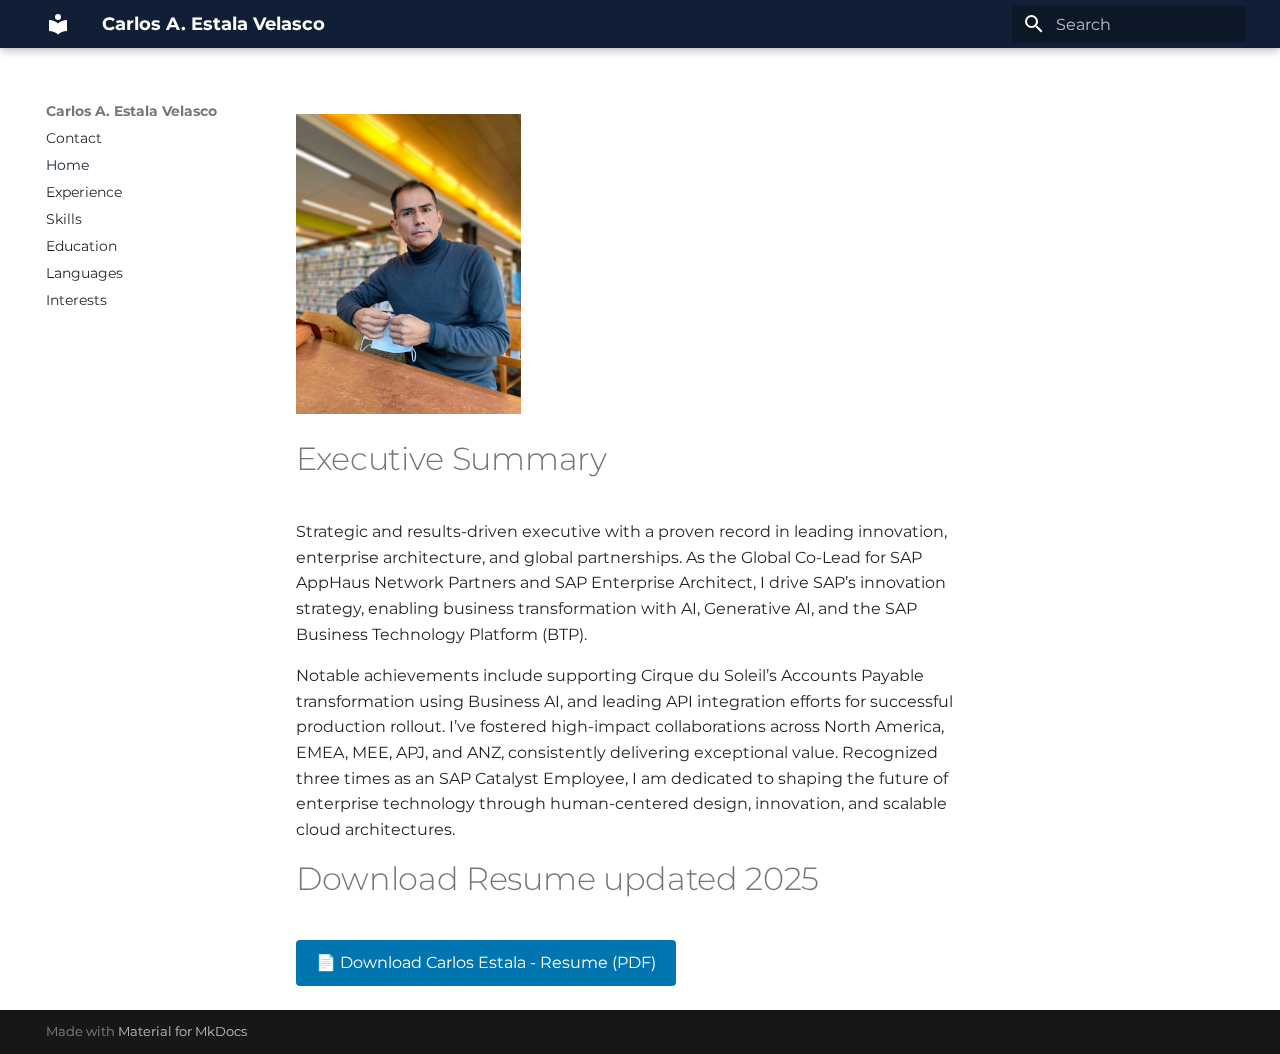
==== commit 7bbfb64b: "Deployed 3b2ca9f with MkDocs version: 1.4.2" ====
--- a/index.html
+++ b/index.html
@@ -339,13 +339,14 @@
 
 
 
-<p><img src="images/headshot.jpg" alt="Carlos A. Estala Velasco" style="height: 600px;"></p>
+<p><img src="images/headshot.jpg" alt="Carlos A. Estala Velasco" style="height: 300px;"></p>
 <h1 id="executive-summary">Executive Summary</h1>
 <p>Strategic and results-driven executive with a proven record in leading innovation, enterprise architecture, and global partnerships. As the Global Co-Lead for SAP AppHaus Network Partners and SAP Enterprise Architect, I drive SAP’s innovation strategy, enabling business transformation with AI, Generative AI, and the SAP Business Technology Platform (BTP).</p>
-<p>Notable achievements include supporting Cirque du Soleil’s Accounts Payable transformation using Business AI, and leading API integration efforts for successful production rollout. I’ve fostered high-impact collaborations across North America, EMEA, MEE, APJ, and ANZ, consistently delivering exceptional value. Recognized three times as an SAP Catalyst Employee, I am dedicated to shaping the future of enterprise technology through human-centered design, innovation, and scalable cloud architectures.</p>
+<p>Notable achievements include supporting Cirque du Soleil’s Accounts Payable transformation using Business AI, and leading API integration efforts for successful production rollout. I’ve fostered high-impact collaborations across North America, EMEA, MEE, APJ, and ANZ, consistently delivering exceptional value.
+Recognized three times as an SAP Catalyst Employee, I am dedicated to shaping the future of enterprise technology through human-centered design, innovation, and scalable cloud architectures.</p>
 <h1 id="download-resume-updated-2025">Download Resume updated 2025</h1>
 <p><a href="Resume - Carlos A. Estala Velasco - March 10 2025.pdf" download style="display: inline-block; padding: 0.5rem 1rem; background: #0075B0; color: white; border-radius: 4px; text-decoration: none;">
-📄 Download My Resume (PDF)
+📄 Download Carlos Estala - Resume (PDF)
 </a></p>
 <!-- Google tag (gtag.js) -->
 <script async src="https://www.googletagmanager.com/gtag/js?id=G-XTPFJ90SCT"></script>
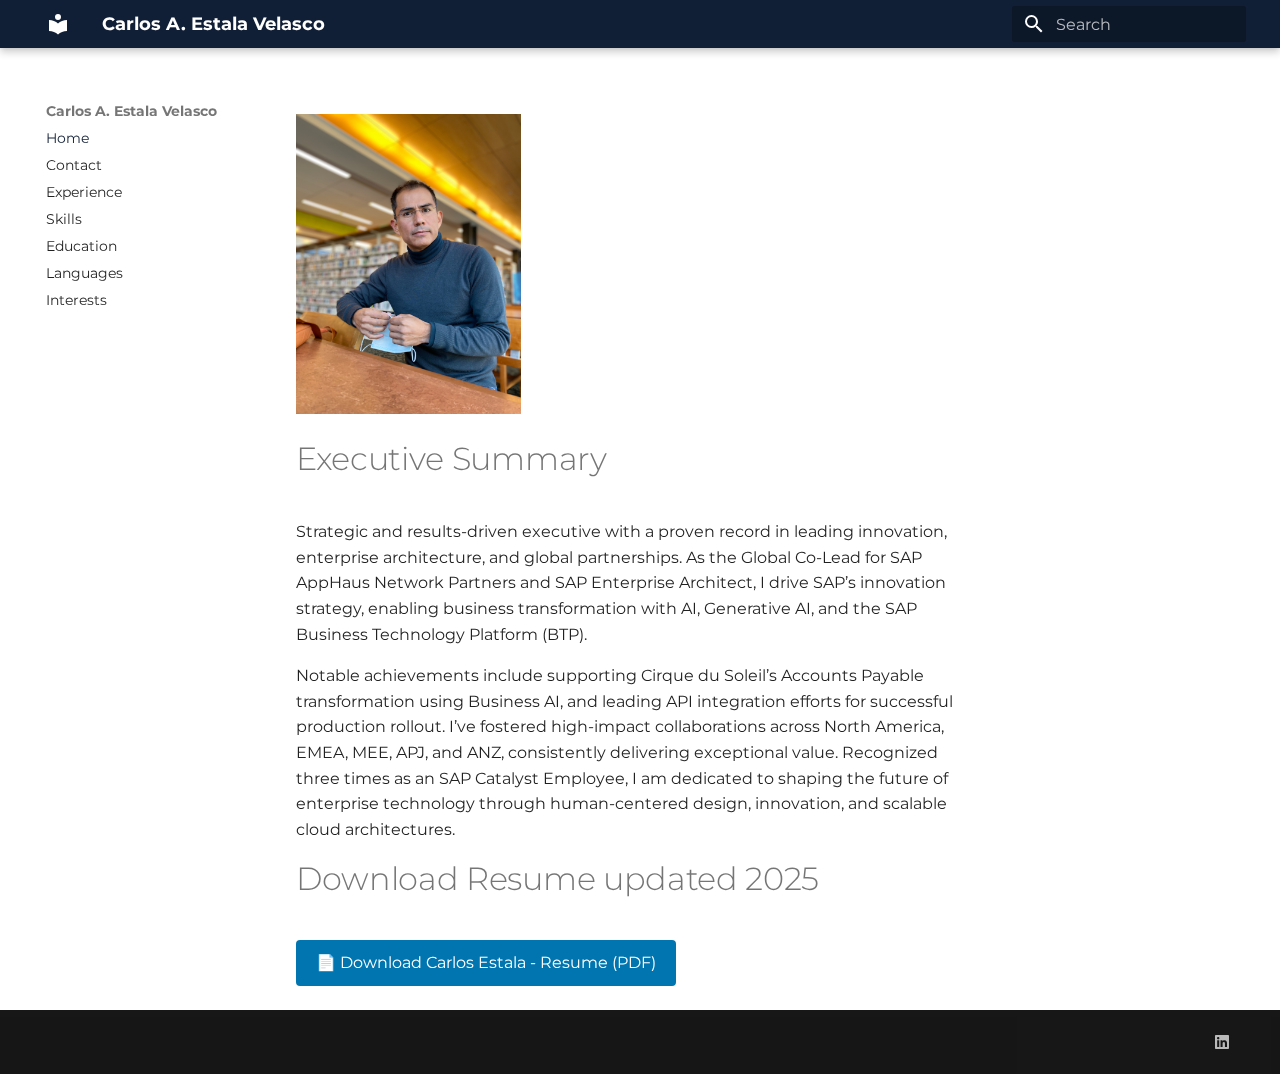
==== commit 56942e2b: "Deployed 3b2ca9f with MkDocs version: 1.4.2" ====
--- a/index.html
+++ b/index.html
@@ -9,10 +9,8 @@
       
       
       
-        <link rel="prev" href="contact/">
-      
-      
-        <link rel="next" href="experience/">
+      
+        <link rel="next" href="contact/">
       
       <link rel="icon" href="images/favicon.ico">
       <meta name="generator" content="mkdocs-1.4.2, mkdocs-material-9.0.12">
@@ -196,36 +194,36 @@
 
   
   
+    
+  
+  
+    <li class="md-nav__item md-nav__item--active">
+      
+      <input class="md-nav__toggle md-toggle" type="checkbox" id="__toc">
+      
+      
+        
+      
+      
+      <a href="." class="md-nav__link md-nav__link--active">
+        Home
+      </a>
+      
+    </li>
+  
+
+    
+      
+      
+      
+
+  
+  
   
     <li class="md-nav__item">
       <a href="contact/" class="md-nav__link">
         Contact
       </a>
-    </li>
-  
-
-    
-      
-      
-      
-
-  
-  
-    
-  
-  
-    <li class="md-nav__item md-nav__item--active">
-      
-      <input class="md-nav__toggle md-toggle" type="checkbox" id="__toc">
-      
-      
-        
-      
-      
-      <a href="." class="md-nav__link md-nav__link--active">
-        Home
-      </a>
-      
     </li>
   
 
@@ -380,9 +378,16 @@
       <div class="md-copyright">
   
   
-    Made with
-    <a href="https://squidfunk.github.io/mkdocs-material/" target="_blank" rel="noopener">
-      Material for MkDocs
+</div>
+      
+        <div class="md-social">
+  
+    
+    
+    
+    
+    <a href="https://linkedin.com/in/carlos-estala" target="_blank" rel="noopener" title="Connect on LinkedIn" class="md-social__link">
+      <svg xmlns="http://www.w3.org/2000/svg" viewBox="0 0 448 512"><!--! Font Awesome Free 6.2.1 by @fontawesome - https://fontawesome.com License - https://fontawesome.com/license/free (Icons: CC BY 4.0, Fonts: SIL OFL 1.1, Code: MIT License) Copyright 2022 Fonticons, Inc.--><path d="M416 32H31.9C14.3 32 0 46.5 0 64.3v383.4C0 465.5 14.3 480 31.9 480H416c17.6 0 32-14.5 32-32.3V64.3c0-17.8-14.4-32.3-32-32.3zM135.4 416H69V202.2h66.5V416zm-33.2-243c-21.3 0-38.5-17.3-38.5-38.5S80.9 96 102.2 96c21.2 0 38.5 17.3 38.5 38.5 0 21.3-17.2 38.5-38.5 38.5zm282.1 243h-66.4V312c0-24.8-.5-56.7-34.5-56.7-34.6 0-39.9 27-39.9 54.9V416h-66.4V202.2h63.7v29.2h.9c8.9-16.8 30.6-34.5 62.9-34.5 67.2 0 79.7 44.3 79.7 101.9V416z"/></svg>
     </a>
   
 </div>
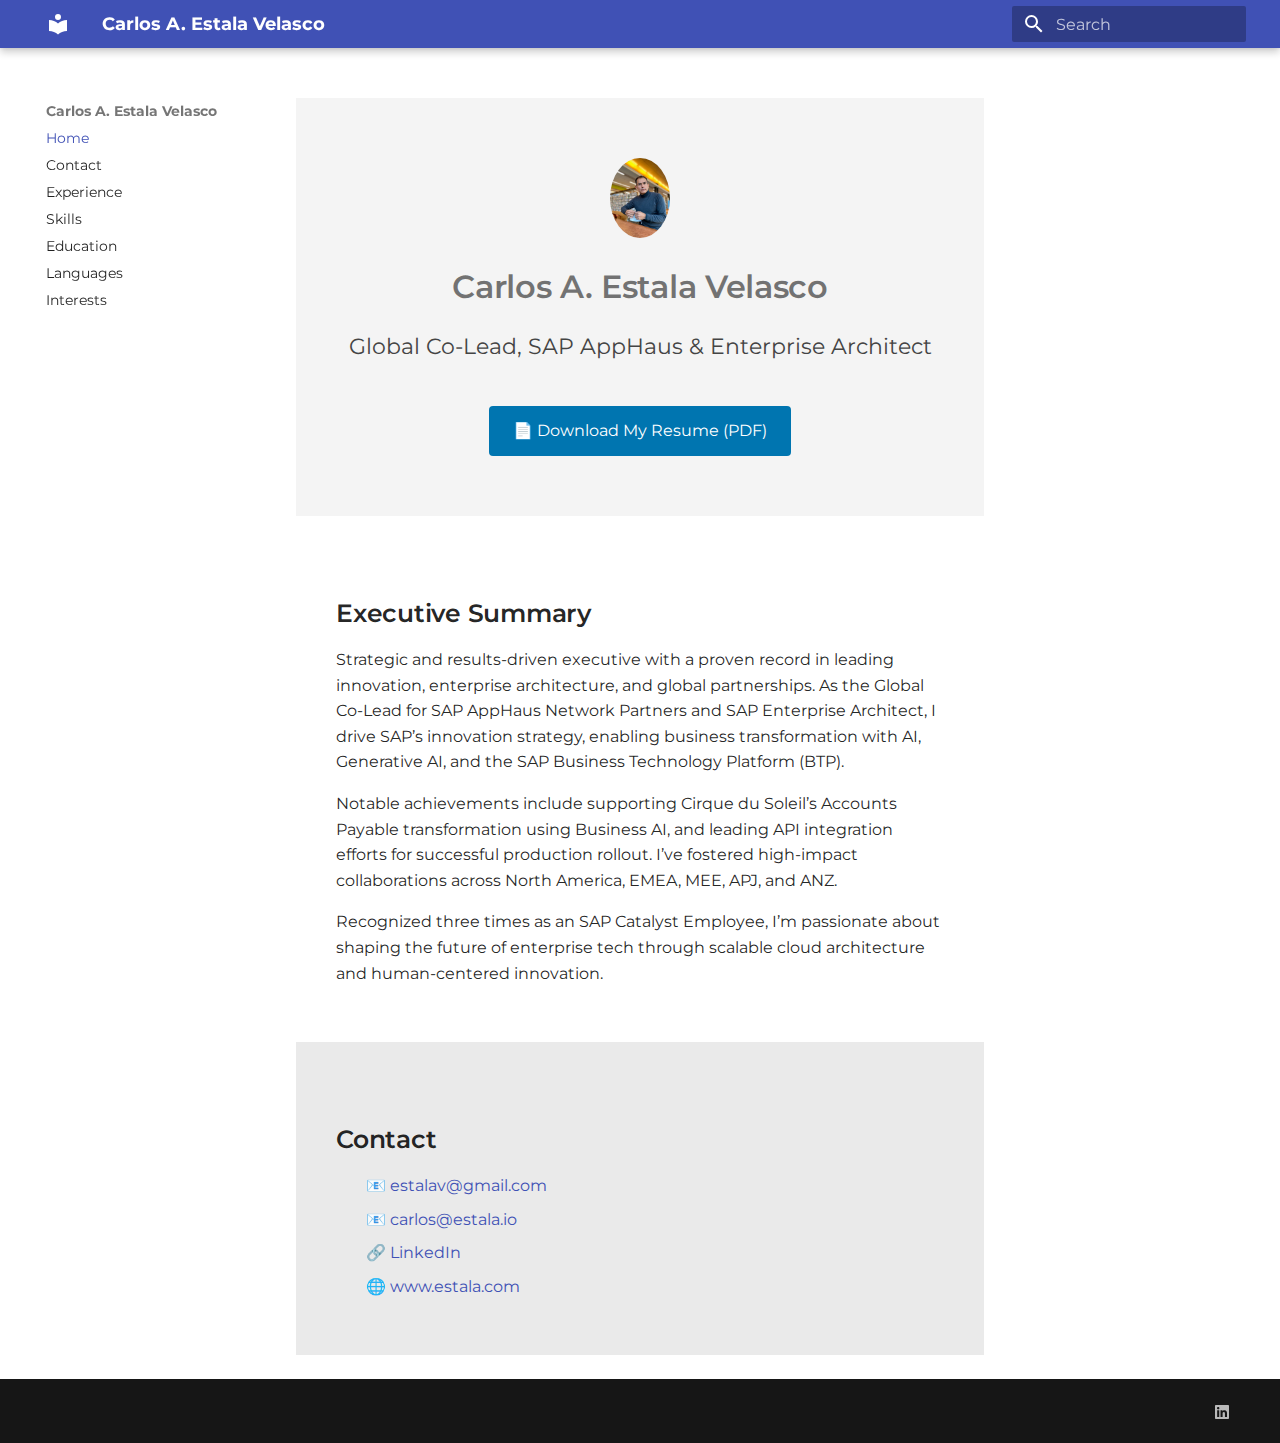
==== commit f36c531a: "Deployed 3b2ca9f with MkDocs version: 1.4.2" ====
--- a/index.html
+++ b/index.html
@@ -75,11 +75,6 @@
     <input class="md-toggle" data-md-toggle="search" type="checkbox" id="__search" autocomplete="off">
     <label class="md-overlay" for="__drawer"></label>
     <div data-md-component="skip">
-      
-        
-        <a href="#executive-summary" class="md-skip">
-          Skip to content
-        </a>
       
     </div>
     <div data-md-component="announce">
@@ -202,8 +197,6 @@
       <input class="md-nav__toggle md-toggle" type="checkbox" id="__toc">
       
       
-        
-      
       
       <a href="." class="md-nav__link md-nav__link--active">
         Home
@@ -320,8 +313,6 @@
   
   
   
-    
-  
   
 </nav>
                   </div>
@@ -337,24 +328,43 @@
 
 
 
-<p><img src="images/headshot.jpg" alt="Carlos A. Estala Velasco" style="height: 300px;"></p>
-<h1 id="executive-summary">Executive Summary</h1>
-<p>Strategic and results-driven executive with a proven record in leading innovation, enterprise architecture, and global partnerships. As the Global Co-Lead for SAP AppHaus Network Partners and SAP Enterprise Architect, I drive SAP’s innovation strategy, enabling business transformation with AI, Generative AI, and the SAP Business Technology Platform (BTP).</p>
-<p>Notable achievements include supporting Cirque du Soleil’s Accounts Payable transformation using Business AI, and leading API integration efforts for successful production rollout. I’ve fostered high-impact collaborations across North America, EMEA, MEE, APJ, and ANZ, consistently delivering exceptional value.
-Recognized three times as an SAP Catalyst Employee, I am dedicated to shaping the future of enterprise technology through human-centered design, innovation, and scalable cloud architectures.</p>
-<h1 id="download-resume-updated-2025">Download Resume updated 2025</h1>
-<p><a href="Resume - Carlos A. Estala Velasco - March 10 2025.pdf" download style="display: inline-block; padding: 0.5rem 1rem; background: #0075B0; color: white; border-radius: 4px; text-decoration: none;">
-📄 Download Carlos Estala - Resume (PDF)
-</a></p>
-<!-- Google tag (gtag.js) -->
-<script async src="https://www.googletagmanager.com/gtag/js?id=G-XTPFJ90SCT"></script>
-<script>
-  window.dataLayer = window.dataLayer || [];
-  function gtag(){dataLayer.push(arguments);}
-  gtag('js', new Date());
-
-  gtag('config', 'G-XTPFJ90SCT');
-</script>
+<!-- Hero Section -->
+<div style="text-align: center; padding: 3rem 1rem; background-color: #f4f4f4;">
+  <img src="images/headshot.jpg" alt="Carlos A. Estala Velasco" style="height: 80px; border-radius: 50%; margin-bottom: 1rem;">
+  <h1 style="margin-bottom: 0.2rem;">Carlos A. Estala Velasco</h1>
+  <p style="font-size: 1.1rem; color: #444;">Global Co-Lead, SAP AppHaus & Enterprise Architect</p>
+  <a href="Resume - Carlos A. Estala Velasco - March 10 2025.pdf" download style="display: inline-block; margin-top: 1rem; padding: 0.6rem 1.2rem; background-color: #0075B0; color: white; border-radius: 4px; text-decoration: none;">
+    📄 Download My Resume (PDF)
+  </a>
+</div>
+
+<!-- Executive Summary -->
+<div style="padding: 2rem;">
+  <h2>Executive Summary</h2>
+  <p>
+    Strategic and results-driven executive with a proven record in leading innovation, enterprise architecture, and global partnerships.
+    As the Global Co-Lead for SAP AppHaus Network Partners and SAP Enterprise Architect, I drive SAP’s innovation strategy, enabling business transformation
+    with AI, Generative AI, and the SAP Business Technology Platform (BTP).
+  </p>
+  <p>
+    Notable achievements include supporting Cirque du Soleil’s Accounts Payable transformation using Business AI, and leading API integration
+    efforts for successful production rollout. I’ve fostered high-impact collaborations across North America, EMEA, MEE, APJ, and ANZ.
+  </p>
+  <p>
+    Recognized three times as an SAP Catalyst Employee, I’m passionate about shaping the future of enterprise tech through scalable cloud architecture and human-centered innovation.
+  </p>
+</div>
+
+<!-- Contact Section -->
+<div style="padding: 2rem; background-color: #eaeaea;">
+  <h2>Contact</h2>
+  <ul style="list-style: none; padding-left: 0;">
+    <li>📧 <a href="mailto:estalav@gmail.com">estalav@gmail.com</a></li>
+    <li>📧 <a href="mailto:carlos@estala.io">carlos@estala.io</a></li>
+    <li>🔗 <a href="https://linkedin.com/in/carlos-estala" target="_blank">LinkedIn</a></li>
+    <li>🌐 <a href="https://www.estala.com" target="_blank">www.estala.com</a></li>
+  </ul>
+</div>
 
 
   
--- a/styles/custom.css
+++ b/styles/custom.css
@@ -1,7 +1,8 @@
 
-:root {
-  --md-primary-fg-color: #111F36;
-  --md-accent-fg-color: #00B8D4;
-  --md-default-bg-color: #BFBDAB;
-  --md-text-font: "Montserrat", sans-serif;
+/* Basic layout cleanup and spacing */
+.md-typeset h1, .md-typeset h2 {
+  font-weight: 600;
 }
+.md-typeset p {
+  line-height: 1.6;
+}
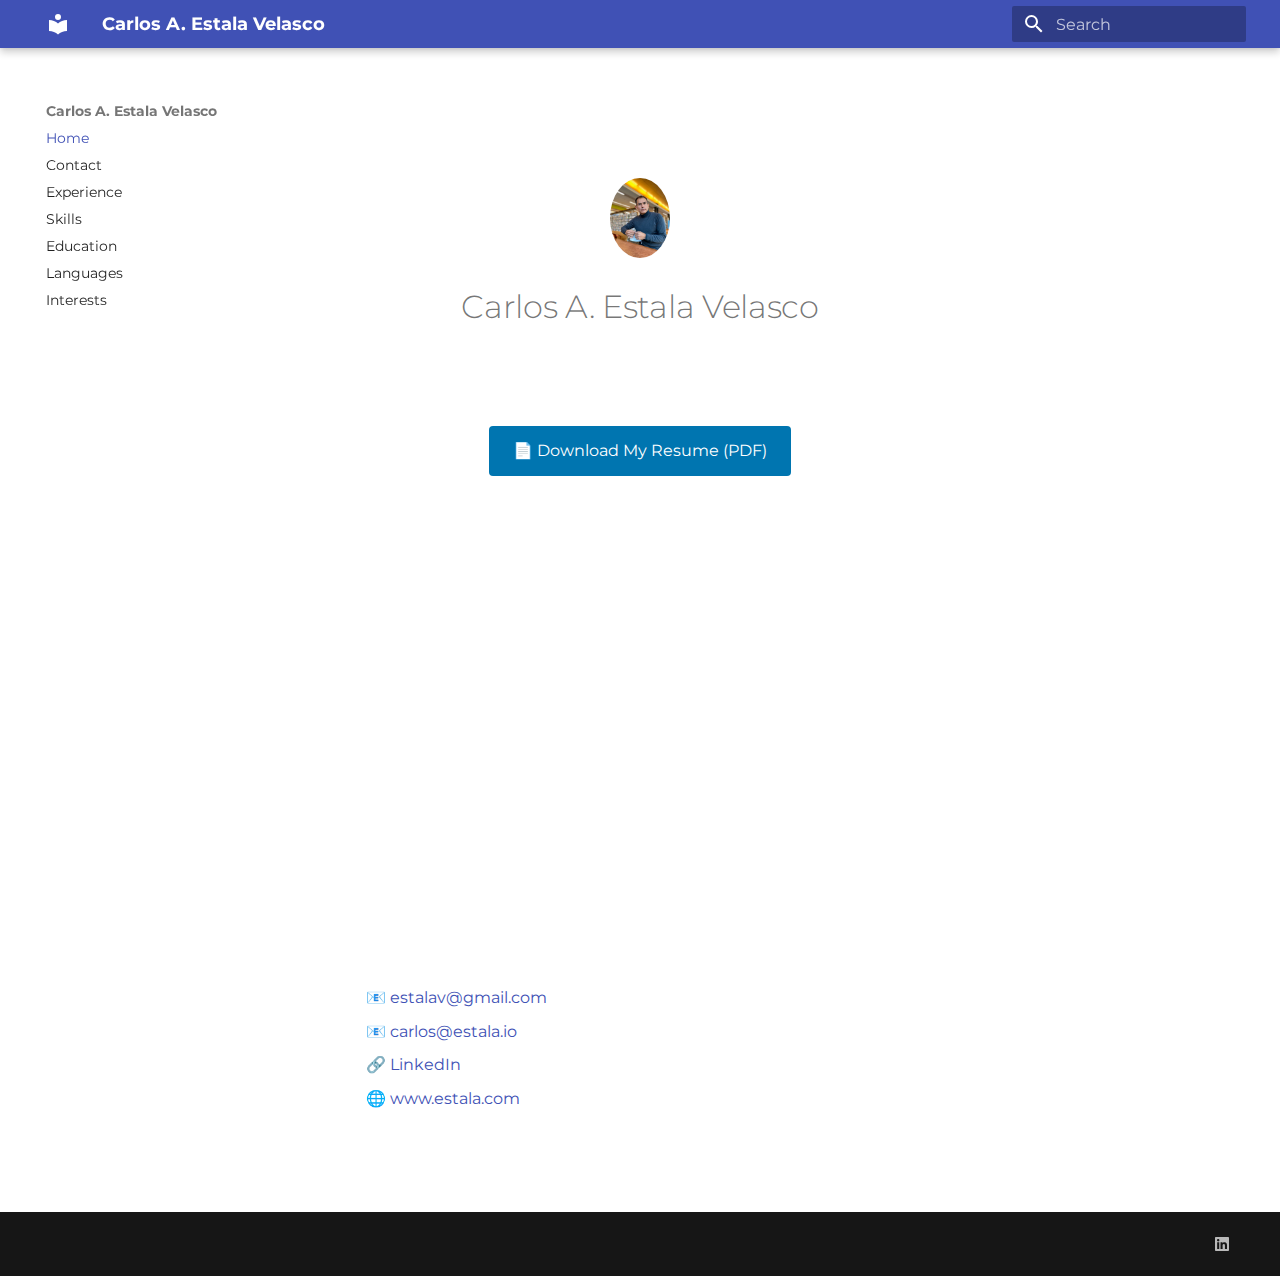
==== commit 0e55e4c9: "Deployed 3b2ca9f with MkDocs version: 1.4.2" ====
--- a/index.html
+++ b/index.html
@@ -328,37 +328,23 @@
 
 
 
-<!-- Hero Section -->
-<div style="text-align: center; padding: 3rem 1rem; background-color: #f4f4f4;">
+<div class="hero-section">
   <img src="images/headshot.jpg" alt="Carlos A. Estala Velasco" style="height: 80px; border-radius: 50%; margin-bottom: 1rem;">
   <h1 style="margin-bottom: 0.2rem;">Carlos A. Estala Velasco</h1>
-  <p style="font-size: 1.1rem; color: #444;">Global Co-Lead, SAP AppHaus & Enterprise Architect</p>
+  <p style="font-size: 1.1rem;">Global Co-Lead, SAP AppHaus & Enterprise Architect</p>
   <a href="Resume - Carlos A. Estala Velasco - March 10 2025.pdf" download style="display: inline-block; margin-top: 1rem; padding: 0.6rem 1.2rem; background-color: #0075B0; color: white; border-radius: 4px; text-decoration: none;">
     📄 Download My Resume (PDF)
   </a>
 </div>
 
-<!-- Executive Summary -->
-<div style="padding: 2rem;">
+<div class="bg-summary">
   <h2>Executive Summary</h2>
-  <p>
-    Strategic and results-driven executive with a proven record in leading innovation, enterprise architecture, and global partnerships.
-    As the Global Co-Lead for SAP AppHaus Network Partners and SAP Enterprise Architect, I drive SAP’s innovation strategy, enabling business transformation
-    with AI, Generative AI, and the SAP Business Technology Platform (BTP).
-  </p>
-  <p>
-    Notable achievements include supporting Cirque du Soleil’s Accounts Payable transformation using Business AI, and leading API integration
-    efforts for successful production rollout. I’ve fostered high-impact collaborations across North America, EMEA, MEE, APJ, and ANZ.
-  </p>
-  <p>
-    Recognized three times as an SAP Catalyst Employee, I’m passionate about shaping the future of enterprise tech through scalable cloud architecture and human-centered innovation.
-  </p>
-</div>
-
-<!-- Contact Section -->
-<div style="padding: 2rem; background-color: #eaeaea;">
+  <p>Strategic and results-driven executive with a proven record in leading innovation, enterprise architecture, and global partnerships...</p>
+</div>
+
+<div class="bg-contact">
   <h2>Contact</h2>
-  <ul style="list-style: none; padding-left: 0;">
+  <ul>
     <li>📧 <a href="mailto:estalav@gmail.com">estalav@gmail.com</a></li>
     <li>📧 <a href="mailto:carlos@estala.io">carlos@estala.io</a></li>
     <li>🔗 <a href="https://linkedin.com/in/carlos-estala" target="_blank">LinkedIn</a></li>
--- a/styles/custom.css
+++ b/styles/custom.css
@@ -1,8 +1,38 @@
 
-/* Basic layout cleanup and spacing */
-.md-typeset h1, .md-typeset h2 {
-  font-weight: 600;
+/* Section backgrounds for Squarespace-style layout */
+.hero-section {
+  background: url('images/sections/hero.jpg') center/cover no-repeat;
+  padding: 4rem 2rem;
+  color: white;
+  text-align: center;
 }
-.md-typeset p {
-  line-height: 1.6;
+
+.bg-summary {
+  background: url('images/sections/summary.jpg') center/cover no-repeat;
+  padding: 3rem 2rem;
+  color: white;
 }
+
+.bg-experience {
+  background: url('images/sections/experience.jpg') center/cover no-repeat;
+  padding: 3rem 2rem;
+  color: white;
+}
+
+.bg-skills {
+  background: url('images/sections/skills.jpg') center/cover no-repeat;
+  padding: 3rem 2rem;
+  color: white;
+}
+
+.bg-education {
+  background: url('images/sections/education.jpg') center/cover no-repeat;
+  padding: 3rem 2rem;
+  color: white;
+}
+
+.bg-contact {
+  background: url('images/sections/contact.jpg') center/cover no-repeat;
+  padding: 3rem 2rem;
+  color: white;
+}
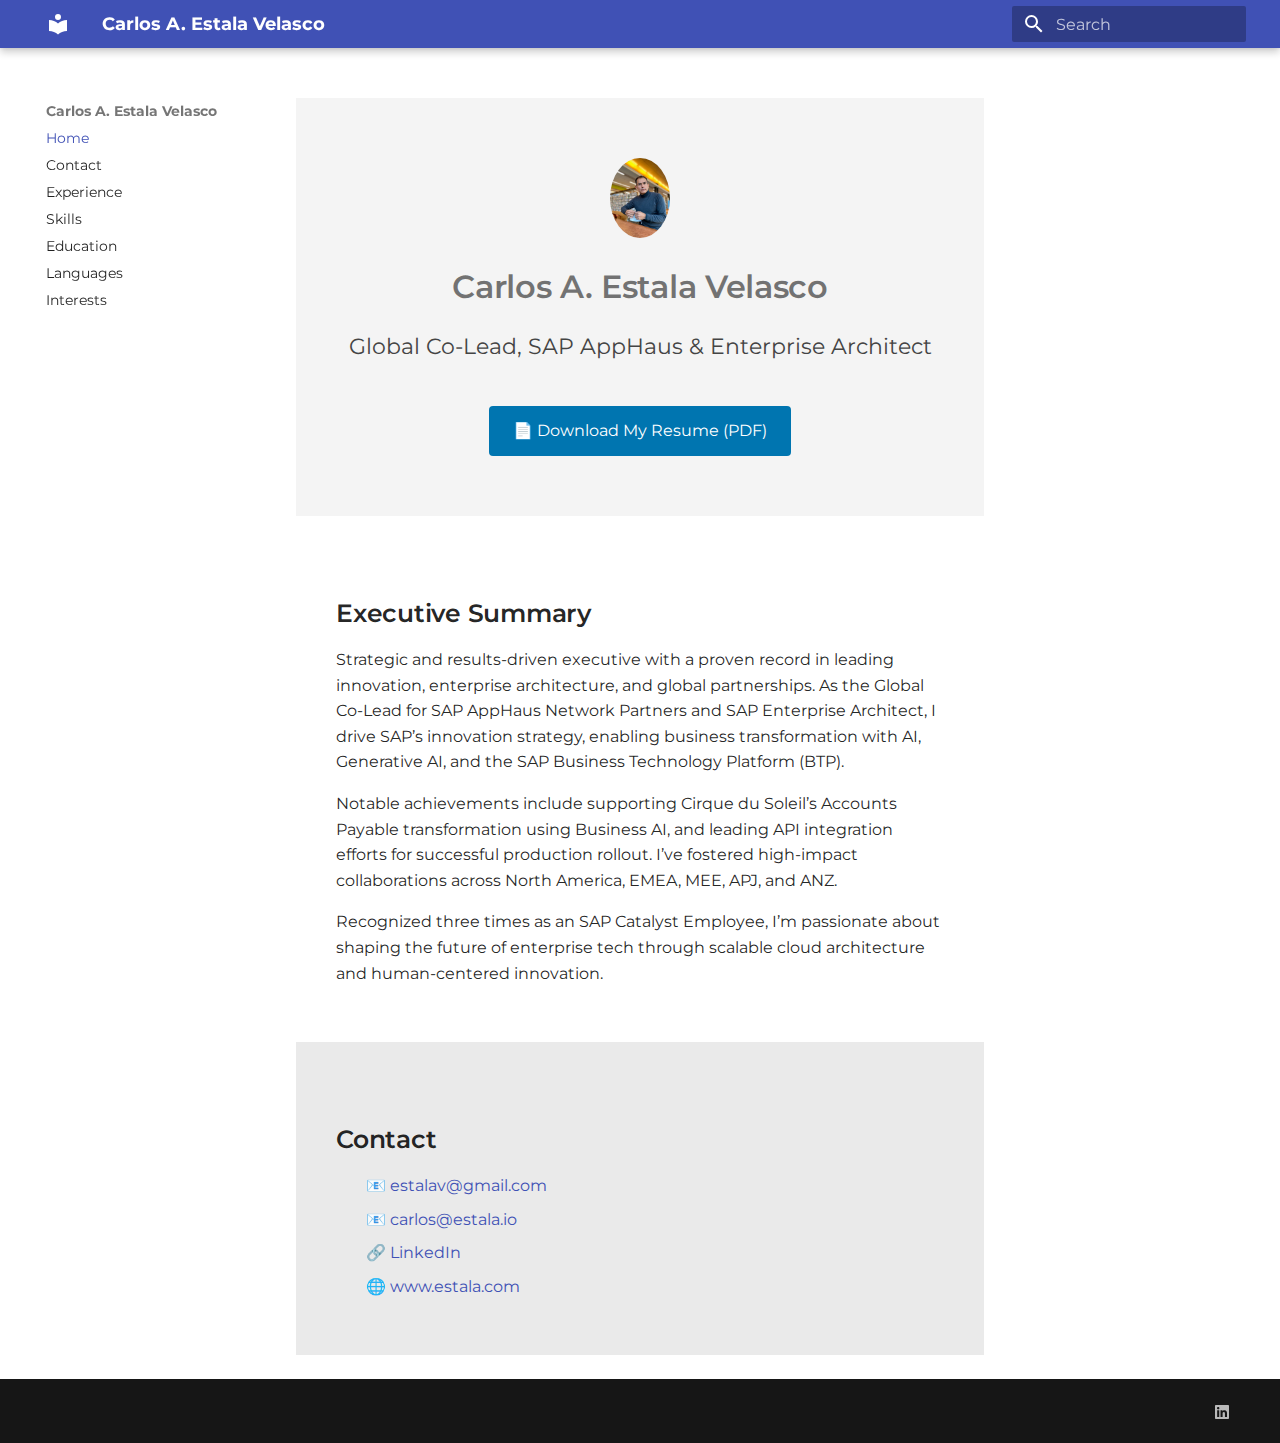
==== commit 80a20dfa: "Deployed 3b2ca9f with MkDocs version: 1.4.2" ====
--- a/index.html
+++ b/index.html
@@ -328,23 +328,37 @@
 
 
 
-<div class="hero-section">
+<!-- Hero Section -->
+<div style="text-align: center; padding: 3rem 1rem; background-color: #f4f4f4;">
   <img src="images/headshot.jpg" alt="Carlos A. Estala Velasco" style="height: 80px; border-radius: 50%; margin-bottom: 1rem;">
   <h1 style="margin-bottom: 0.2rem;">Carlos A. Estala Velasco</h1>
-  <p style="font-size: 1.1rem;">Global Co-Lead, SAP AppHaus & Enterprise Architect</p>
+  <p style="font-size: 1.1rem; color: #444;">Global Co-Lead, SAP AppHaus & Enterprise Architect</p>
   <a href="Resume - Carlos A. Estala Velasco - March 10 2025.pdf" download style="display: inline-block; margin-top: 1rem; padding: 0.6rem 1.2rem; background-color: #0075B0; color: white; border-radius: 4px; text-decoration: none;">
     📄 Download My Resume (PDF)
   </a>
 </div>
 
-<div class="bg-summary">
+<!-- Executive Summary -->
+<div style="padding: 2rem;">
   <h2>Executive Summary</h2>
-  <p>Strategic and results-driven executive with a proven record in leading innovation, enterprise architecture, and global partnerships...</p>
-</div>
-
-<div class="bg-contact">
+  <p>
+    Strategic and results-driven executive with a proven record in leading innovation, enterprise architecture, and global partnerships.
+    As the Global Co-Lead for SAP AppHaus Network Partners and SAP Enterprise Architect, I drive SAP’s innovation strategy, enabling business transformation
+    with AI, Generative AI, and the SAP Business Technology Platform (BTP).
+  </p>
+  <p>
+    Notable achievements include supporting Cirque du Soleil’s Accounts Payable transformation using Business AI, and leading API integration
+    efforts for successful production rollout. I’ve fostered high-impact collaborations across North America, EMEA, MEE, APJ, and ANZ.
+  </p>
+  <p>
+    Recognized three times as an SAP Catalyst Employee, I’m passionate about shaping the future of enterprise tech through scalable cloud architecture and human-centered innovation.
+  </p>
+</div>
+
+<!-- Contact Section -->
+<div style="padding: 2rem; background-color: #eaeaea;">
   <h2>Contact</h2>
-  <ul>
+  <ul style="list-style: none; padding-left: 0;">
     <li>📧 <a href="mailto:estalav@gmail.com">estalav@gmail.com</a></li>
     <li>📧 <a href="mailto:carlos@estala.io">carlos@estala.io</a></li>
     <li>🔗 <a href="https://linkedin.com/in/carlos-estala" target="_blank">LinkedIn</a></li>
--- a/styles/custom.css
+++ b/styles/custom.css
@@ -1,38 +1,8 @@
 
-/* Section backgrounds for Squarespace-style layout */
-.hero-section {
-  background: url('images/sections/hero.jpg') center/cover no-repeat;
-  padding: 4rem 2rem;
-  color: white;
-  text-align: center;
+/* Basic layout cleanup and spacing */
+.md-typeset h1, .md-typeset h2 {
+  font-weight: 600;
 }
-
-.bg-summary {
-  background: url('images/sections/summary.jpg') center/cover no-repeat;
-  padding: 3rem 2rem;
-  color: white;
+.md-typeset p {
+  line-height: 1.6;
 }
-
-.bg-experience {
-  background: url('images/sections/experience.jpg') center/cover no-repeat;
-  padding: 3rem 2rem;
-  color: white;
-}
-
-.bg-skills {
-  background: url('images/sections/skills.jpg') center/cover no-repeat;
-  padding: 3rem 2rem;
-  color: white;
-}
-
-.bg-education {
-  background: url('images/sections/education.jpg') center/cover no-repeat;
-  padding: 3rem 2rem;
-  color: white;
-}
-
-.bg-contact {
-  background: url('images/sections/contact.jpg') center/cover no-repeat;
-  padding: 3rem 2rem;
-  color: white;
-}
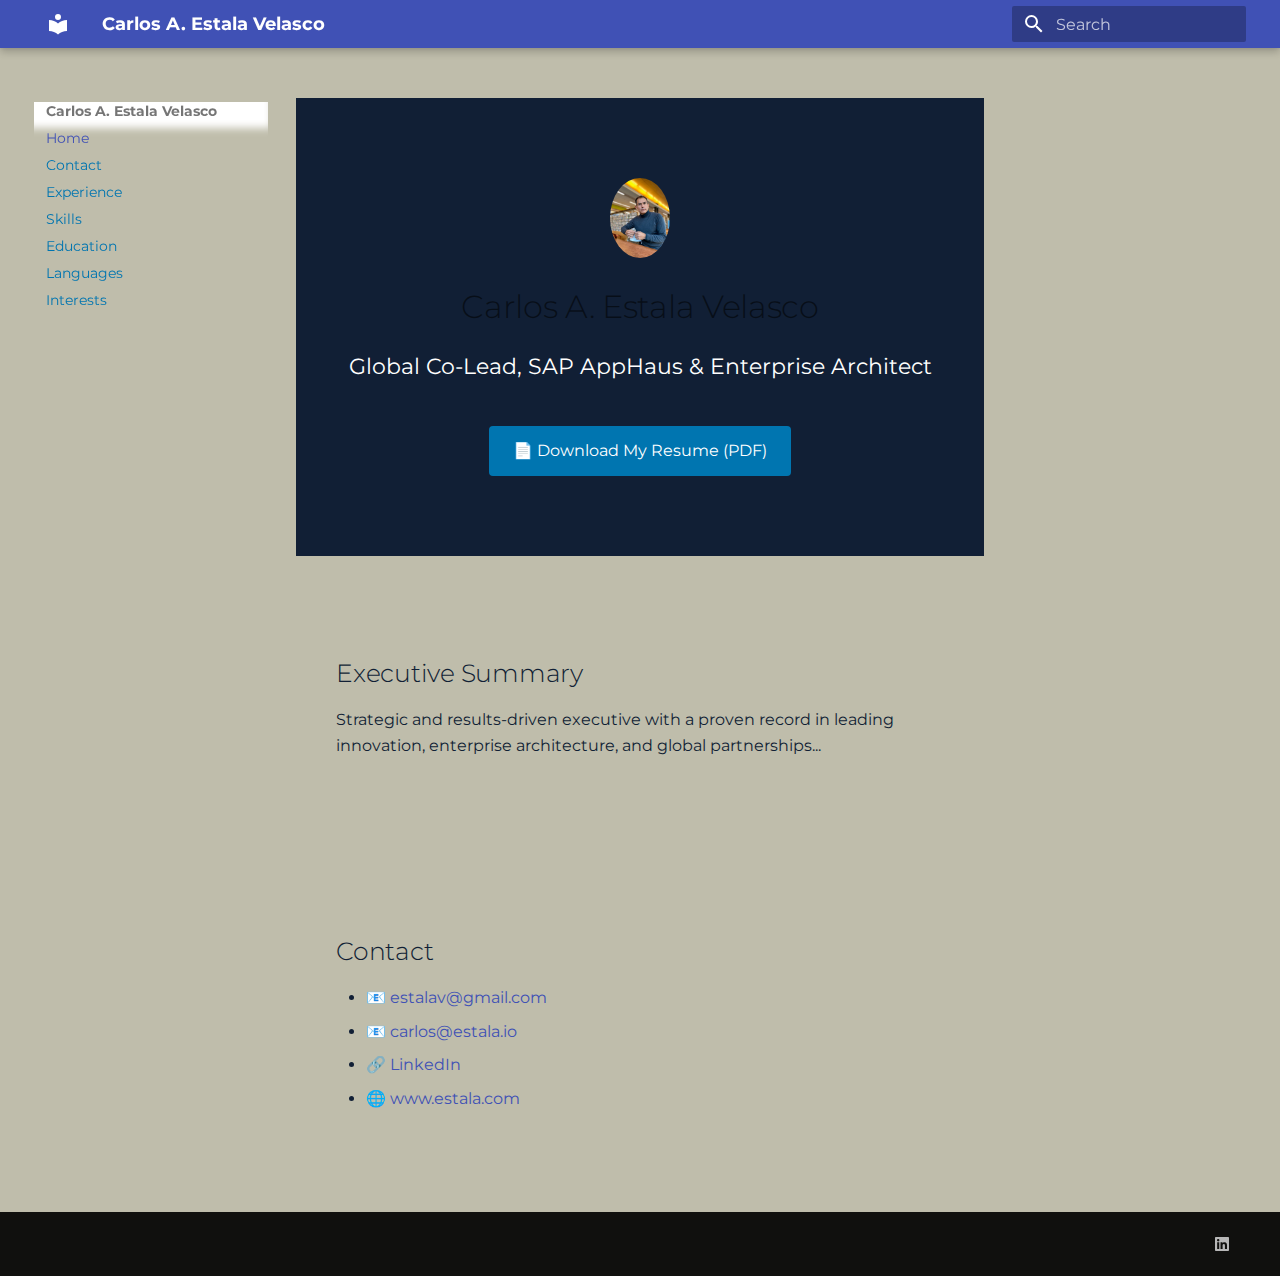
==== commit d4e67bc3: "Deployed 3b2ca9f with MkDocs version: 1.4.2" ====
--- a/index.html
+++ b/index.html
@@ -328,37 +328,23 @@
 
 
 
-<!-- Hero Section -->
-<div style="text-align: center; padding: 3rem 1rem; background-color: #f4f4f4;">
+<div class="hero-section">
   <img src="images/headshot.jpg" alt="Carlos A. Estala Velasco" style="height: 80px; border-radius: 50%; margin-bottom: 1rem;">
   <h1 style="margin-bottom: 0.2rem;">Carlos A. Estala Velasco</h1>
-  <p style="font-size: 1.1rem; color: #444;">Global Co-Lead, SAP AppHaus & Enterprise Architect</p>
+  <p style="font-size: 1.1rem;">Global Co-Lead, SAP AppHaus & Enterprise Architect</p>
   <a href="Resume - Carlos A. Estala Velasco - March 10 2025.pdf" download style="display: inline-block; margin-top: 1rem; padding: 0.6rem 1.2rem; background-color: #0075B0; color: white; border-radius: 4px; text-decoration: none;">
     📄 Download My Resume (PDF)
   </a>
 </div>
 
-<!-- Executive Summary -->
-<div style="padding: 2rem;">
+<div class="bg-summary">
   <h2>Executive Summary</h2>
-  <p>
-    Strategic and results-driven executive with a proven record in leading innovation, enterprise architecture, and global partnerships.
-    As the Global Co-Lead for SAP AppHaus Network Partners and SAP Enterprise Architect, I drive SAP’s innovation strategy, enabling business transformation
-    with AI, Generative AI, and the SAP Business Technology Platform (BTP).
-  </p>
-  <p>
-    Notable achievements include supporting Cirque du Soleil’s Accounts Payable transformation using Business AI, and leading API integration
-    efforts for successful production rollout. I’ve fostered high-impact collaborations across North America, EMEA, MEE, APJ, and ANZ.
-  </p>
-  <p>
-    Recognized three times as an SAP Catalyst Employee, I’m passionate about shaping the future of enterprise tech through scalable cloud architecture and human-centered innovation.
-  </p>
-</div>
-
-<!-- Contact Section -->
-<div style="padding: 2rem; background-color: #eaeaea;">
+  <p>Strategic and results-driven executive with a proven record in leading innovation, enterprise architecture, and global partnerships...</p>
+</div>
+
+<div class="bg-contact">
   <h2>Contact</h2>
-  <ul style="list-style: none; padding-left: 0;">
+  <ul>
     <li>📧 <a href="mailto:estalav@gmail.com">estalav@gmail.com</a></li>
     <li>📧 <a href="mailto:carlos@estala.io">carlos@estala.io</a></li>
     <li>🔗 <a href="https://linkedin.com/in/carlos-estala" target="_blank">LinkedIn</a></li>
--- a/styles/custom.css
+++ b/styles/custom.css
@@ -1,8 +1,40 @@
 
-/* Basic layout cleanup and spacing */
-.md-typeset h1, .md-typeset h2 {
-  font-weight: 600;
+/* Color palette from estala.com */
+:root {
+  --primary-color: #111F35;
+  --background-color: #BFBDAB;
+  --accent-color: #00B8D4;
+  --link-color: #0075B0;
 }
-.md-typeset p {
-  line-height: 1.6;
+
+/* General background */
+body {
+  background-color: var(--background-color);
 }
+
+/* Hero section with dark top header style */
+.hero-section {
+  background-color: var(--primary-color);
+  padding: 4rem 2rem;
+  color: white;
+  text-align: center;
+}
+
+/* Section backgrounds now blend with primary site palette */
+.bg-summary,
+.bg-experience,
+.bg-skills,
+.bg-education,
+.bg-contact {
+  background-color: var(--background-color);
+  padding: 3rem 2rem;
+  color: #111F35;
+}
+
+a {
+  color: var(--link-color);
+}
+
+a:hover {
+  color: var(--accent-color);
+}
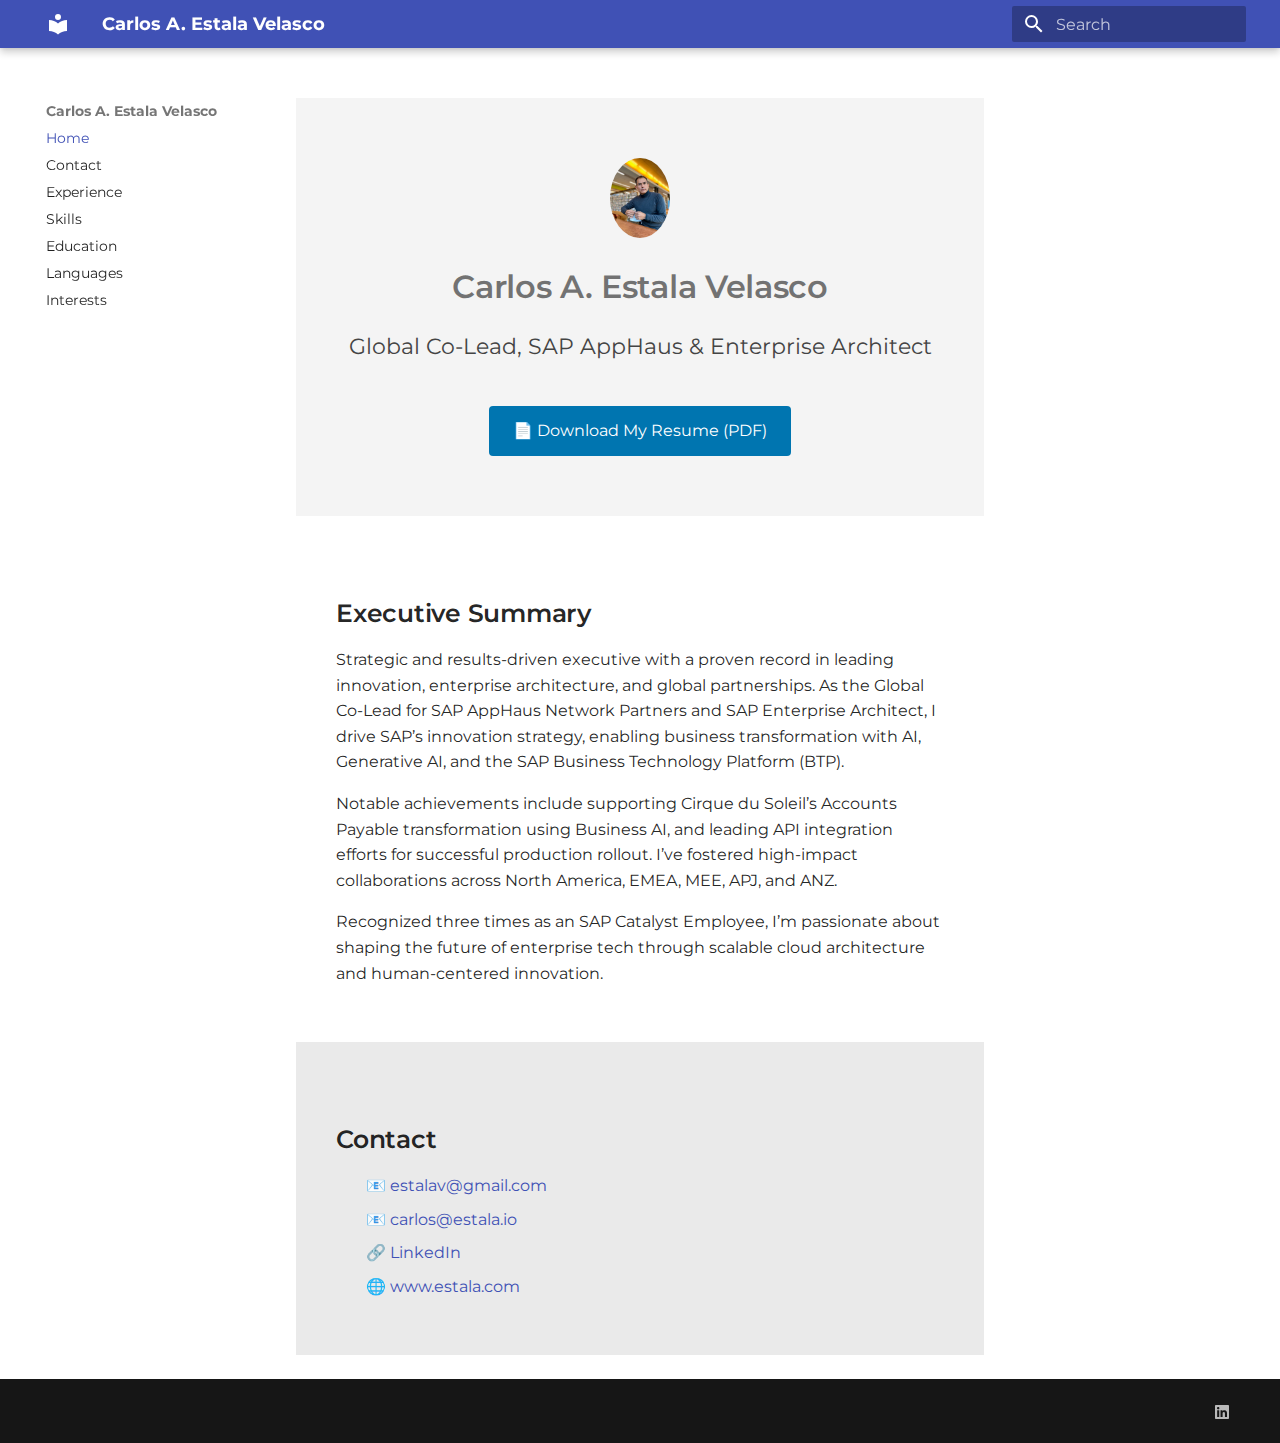
==== commit 773671ac: "Deployed 3b2ca9f with MkDocs version: 1.4.2" ====
--- a/index.html
+++ b/index.html
@@ -328,23 +328,37 @@
 
 
 
-<div class="hero-section">
+<!-- Hero Section -->
+<div style="text-align: center; padding: 3rem 1rem; background-color: #f4f4f4;">
   <img src="images/headshot.jpg" alt="Carlos A. Estala Velasco" style="height: 80px; border-radius: 50%; margin-bottom: 1rem;">
   <h1 style="margin-bottom: 0.2rem;">Carlos A. Estala Velasco</h1>
-  <p style="font-size: 1.1rem;">Global Co-Lead, SAP AppHaus & Enterprise Architect</p>
+  <p style="font-size: 1.1rem; color: #444;">Global Co-Lead, SAP AppHaus & Enterprise Architect</p>
   <a href="Resume - Carlos A. Estala Velasco - March 10 2025.pdf" download style="display: inline-block; margin-top: 1rem; padding: 0.6rem 1.2rem; background-color: #0075B0; color: white; border-radius: 4px; text-decoration: none;">
     📄 Download My Resume (PDF)
   </a>
 </div>
 
-<div class="bg-summary">
+<!-- Executive Summary -->
+<div style="padding: 2rem;">
   <h2>Executive Summary</h2>
-  <p>Strategic and results-driven executive with a proven record in leading innovation, enterprise architecture, and global partnerships...</p>
-</div>
-
-<div class="bg-contact">
+  <p>
+    Strategic and results-driven executive with a proven record in leading innovation, enterprise architecture, and global partnerships.
+    As the Global Co-Lead for SAP AppHaus Network Partners and SAP Enterprise Architect, I drive SAP’s innovation strategy, enabling business transformation
+    with AI, Generative AI, and the SAP Business Technology Platform (BTP).
+  </p>
+  <p>
+    Notable achievements include supporting Cirque du Soleil’s Accounts Payable transformation using Business AI, and leading API integration
+    efforts for successful production rollout. I’ve fostered high-impact collaborations across North America, EMEA, MEE, APJ, and ANZ.
+  </p>
+  <p>
+    Recognized three times as an SAP Catalyst Employee, I’m passionate about shaping the future of enterprise tech through scalable cloud architecture and human-centered innovation.
+  </p>
+</div>
+
+<!-- Contact Section -->
+<div style="padding: 2rem; background-color: #eaeaea;">
   <h2>Contact</h2>
-  <ul>
+  <ul style="list-style: none; padding-left: 0;">
     <li>📧 <a href="mailto:estalav@gmail.com">estalav@gmail.com</a></li>
     <li>📧 <a href="mailto:carlos@estala.io">carlos@estala.io</a></li>
     <li>🔗 <a href="https://linkedin.com/in/carlos-estala" target="_blank">LinkedIn</a></li>
--- a/styles/custom.css
+++ b/styles/custom.css
@@ -1,40 +1,8 @@
 
-/* Color palette from estala.com */
-:root {
-  --primary-color: #111F35;
-  --background-color: #BFBDAB;
-  --accent-color: #00B8D4;
-  --link-color: #0075B0;
+/* Basic layout cleanup and spacing */
+.md-typeset h1, .md-typeset h2 {
+  font-weight: 600;
 }
-
-/* General background */
-body {
-  background-color: var(--background-color);
+.md-typeset p {
+  line-height: 1.6;
 }
-
-/* Hero section with dark top header style */
-.hero-section {
-  background-color: var(--primary-color);
-  padding: 4rem 2rem;
-  color: white;
-  text-align: center;
-}
-
-/* Section backgrounds now blend with primary site palette */
-.bg-summary,
-.bg-experience,
-.bg-skills,
-.bg-education,
-.bg-contact {
-  background-color: var(--background-color);
-  padding: 3rem 2rem;
-  color: #111F35;
-}
-
-a {
-  color: var(--link-color);
-}
-
-a:hover {
-  color: var(--accent-color);
-}
